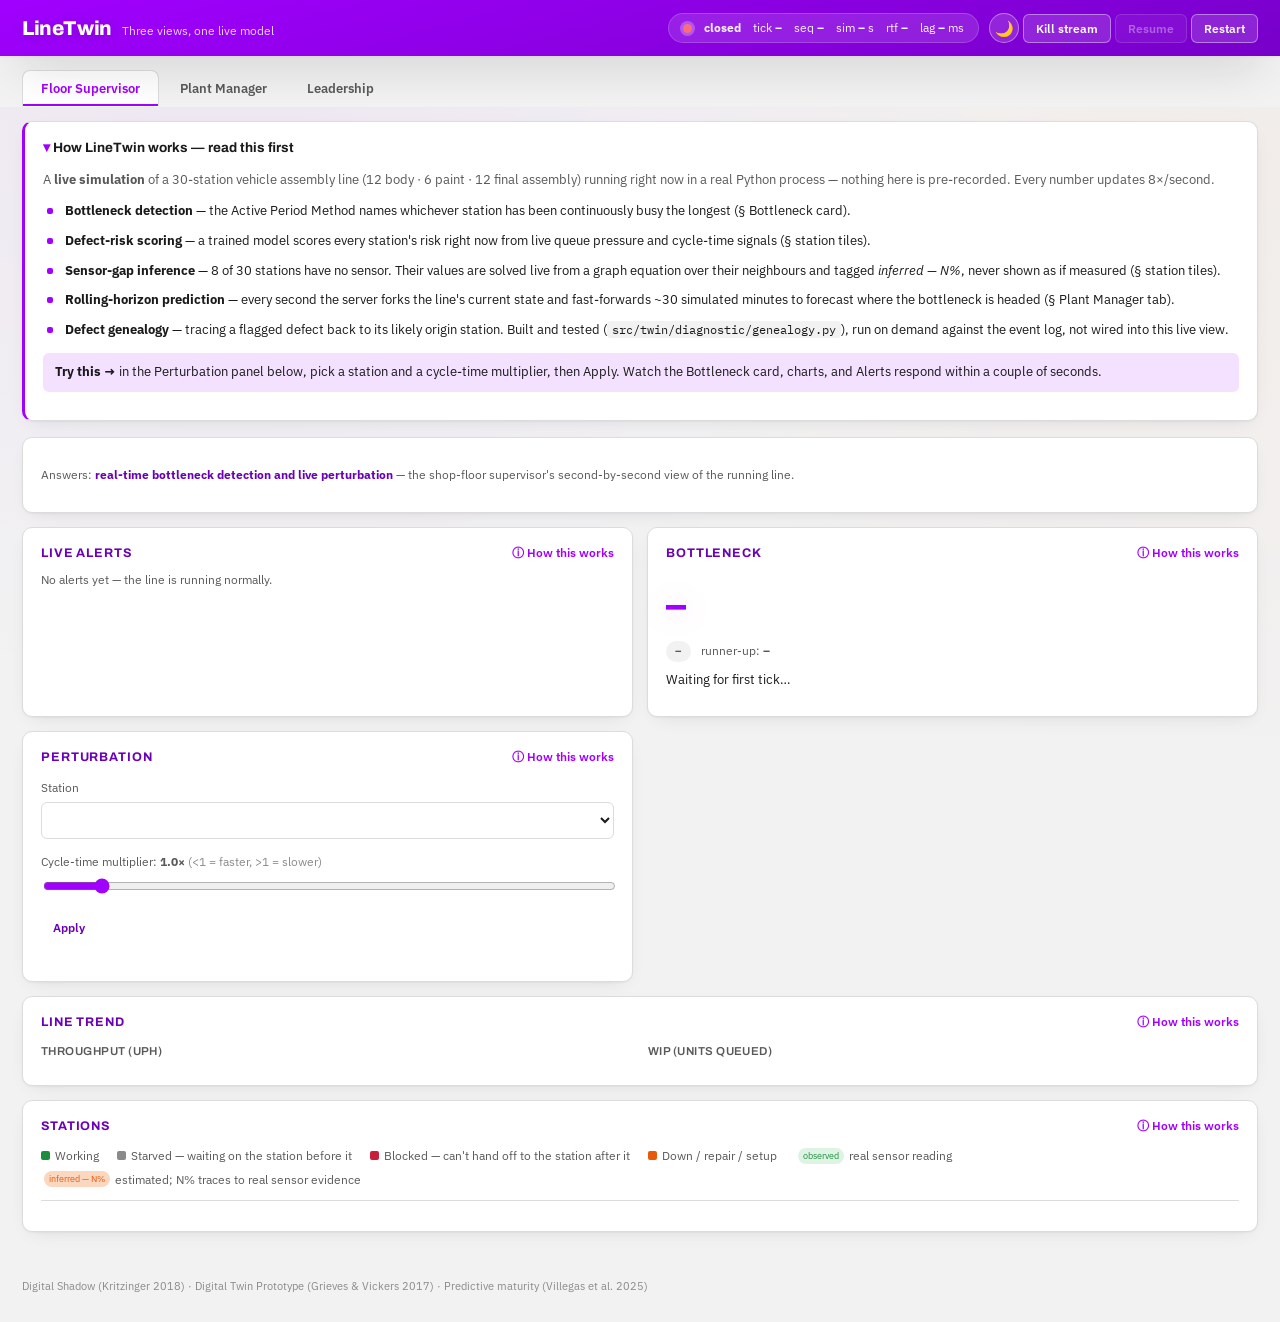
==== web/index.html @ 08407939 "Fix: BLOCKED was structurally unreachable on a live-demo timescale User asked why stations only ever" ====
<!doctype html>
<html lang="en">
<head>
  <meta charset="utf-8">
  <meta name="viewport" content="width=device-width, initial-scale=1">
  <title>LineTwin — Floor Supervisor</title>
  <script>
    // Runs before CSS paints, so the page never flashes the wrong theme.
    // No stored preference = follow the OS (styles.css handles that itself
    // via prefers-color-scheme); a stored preference overrides it.
    (function () {
      try {
        var saved = localStorage.getItem("linetwin-theme");
        if (saved === "light" || saved === "dark") {
          document.documentElement.setAttribute("data-theme", saved);
        }
      } catch (e) { /* localStorage unavailable -- fall back to OS theme */ }
    })();
  </script>
  <link rel="stylesheet" href="vendor/uplot/uPlot.min.css">
  <!-- v= is a cache-buster, bumped by hand on every edit to styles.css/app.js.
       StaticFiles has no build step / content-hashed filenames, so without
       this a browser's ordinary HTTP cache can keep serving a stale script
       after a deploy indefinitely -- confirmed during this redesign: a plain
       reload kept re-running old cached JS with no console error at all. -->
  <link rel="stylesheet" href="styles.css?v=4">
</head>
<body>

  <header class="topbar">
    <div class="brand">
      <span class="brand-mark">LineTwin</span>
      <span class="brand-sub">Three views, one live model</span>
    </div>
    <div id="vitals" class="vitals">
      <span class="vital-group">
        <span class="lamp" id="lamp" data-state="connecting" title="Connection to the live server. Green = streaming, orange = (re)connecting, red = disconnected."></span>
        <span class="vital"><b id="v-readystate">connecting…</b></span>
        <span class="vital" title="Tick number -- one simulated 'heartbeat' of the line. Increments 8 times per real second locally.">tick <b id="v-tick">–</b></span>
        <span class="vital" title="Sequence number of this update. Skips are normal -- only the newest frame is ever shown.">seq <b id="v-seq">–</b></span>
        <span class="vital" title="Simulated seconds elapsed inside the model since this run started (not wall-clock time).">sim <b id="v-simtime">–</b> s</span>
        <span class="vital" title="Real-time factor: how fast the simulation clock runs versus an actual clock. 1.0 = keeping pace with real time exactly.">rtf <b id="v-rtf">–</b></span>
        <span class="vital" title="How far behind schedule the server's tick loop currently is, in milliseconds. Should stay near 0.">lag <b id="v-lag">–</b> ms</span>
      </span>
      <button id="btn-theme" class="btn-icon" title="Switch between light and dark mode" aria-label="Toggle theme">🌙</button>
      <button id="btn-kill" class="btn btn-ghost" title="Close the live connection on purpose, to demonstrate the dashboard freezing without the server.">Kill stream</button>
      <button id="btn-resume" class="btn btn-ghost" disabled title="Reconnect after Kill stream.">Resume</button>
      <button id="btn-restart" class="btn btn-ghost" title="Restart the simulation from tick zero with a fresh run.">Restart</button>
    </div>
  </header>

  <nav class="persona-tabs">
    <button class="persona-tab is-active" id="tab-floor" data-view="view-floor">Floor Supervisor</button>
    <button class="persona-tab" id="tab-plant" data-view="view-plant">Plant Manager</button>
    <button class="persona-tab" id="tab-leadership" data-view="view-leadership">Leadership</button>
  </nav>

  <div class="intro-wrap">
    <details class="intro-panel" open>
      <summary>How LineTwin works — read this first</summary>
      <div class="intro-body">
        <p>
          A <b>live simulation</b> of a 30-station vehicle assembly line (12 body · 6 paint ·
          12 final assembly) running right now in a real Python process — nothing here is
          pre-recorded. Every number updates 8×/second.
        </p>
        <ul>
          <li><b>Bottleneck detection</b> — the Active Period Method names whichever station has
            been continuously busy the longest (§ Bottleneck card).</li>
          <li><b>Defect-risk scoring</b> — a trained model scores every station's risk right now from
            live queue pressure and cycle-time signals (§ station tiles).</li>
          <li><b>Sensor-gap inference</b> — 8 of 30 stations have no sensor. Their values are solved
            live from a graph equation over their neighbours and tagged <i>inferred — N%</i>, never
            shown as if measured (§ station tiles).</li>
          <li><b>Rolling-horizon prediction</b> — every second the server forks the line's current
            state and fast-forwards ~30 simulated minutes to forecast where the bottleneck is headed
            (§ Plant Manager tab).</li>
          <li><b>Defect genealogy</b> — tracing a flagged defect back to its likely origin station.
            Built and tested (<code>src/twin/diagnostic/genealogy.py</code>), run on demand against
            the event log, not wired into this live view.</li>
        </ul>
        <p class="intro-try">
          <b>Try this →</b> in the Perturbation panel below, pick a station and a cycle-time
          multiplier, then Apply. Watch the Bottleneck card, charts, and Alerts respond within a
          couple of seconds.
        </p>
      </div>
    </details>
  </div>

  <!-- One <main> landmark for the whole tabbed content region -- the three
       persona views below are toggled via `hidden`/CSS, not separate
       document landmarks, since exactly one is ever the "main content" at
       parse time regardless of which tab is active. -->
  <main>

  <div class="layout persona-view" id="view-floor">

    <section class="panel view-requirement">
      <p>Answers: <b>real-time bottleneck detection and live perturbation</b> — the shop-floor
        supervisor's second-by-second view of the running line.</p>
    </section>

    <section class="panel alerts-panel">
      <div class="panel-head">
        <h2>Live alerts</h2>
        <details class="how-it-works">
          <summary>How this works</summary>
          <ul>
            <li>Computed client-side from the same stream every panel reads — nothing extra runs
              server-side.</li>
            <li>Every alert says <i>why</i> and <i>how confident</i>, never a bare red flag —
              false alarms erode trust.</li>
            <li><b>Bottleneck shift</b> — the live verdict changed station. Tagged <i>provisional</i>
              or <i>established</i>.</li>
            <li><b>Risk flag</b> — a station's risk score crossed the model's own tuned threshold.
              Fires once per rising edge, not every tick.</li>
            <li><b>Sustained disruption</b> — BLOCKED or STARVED for many ticks in a row — a real
              ongoing effect, not a blip.</li>
          </ul>
        </details>
      </div>
      <div id="alerts-list" class="alert-list">
        <p class="panel-sub">No alerts yet — the line is running normally.</p>
      </div>
    </section>

    <section class="panel bottleneck-panel">
      <div class="panel-head">
        <h2>Bottleneck</h2>
        <details class="how-it-works">
          <summary>How this works</summary>
          <ul>
            <li><b>Active Period Method</b> — every station tracks how long it's been continuously
              "active" (working, or stopped for a reason that isn't its own fault). The longest
              current active streak is the bottleneck.</li>
            <li>Benchmarked against 5 alternatives across <b>three distinct engineered-bottleneck
              scenarios</b>, not just this one — active-period methods generalize best overall
              (90% top-1 across all three), which is why this family is deployed, even though on
              any single scenario a different comparison method can occasionally edge it out
              (<code>docs/phases/detector_comparison_multiscenario.csv</code>, re-measured after
              every change to the simulation's own parameters). The live rule is a momentary variant
              of that same family, not a byte-for-byte replay of the offline benchmark.</li>
            <li><b>Confidence</b> — <i>provisional</i>: the gap over the runner-up isn't yet
              statistically clear. <i>established</i>: it is. Shown as a caveat, never used to
              suppress or delay detection.</li>
          </ul>
        </details>
      </div>
      <div id="bottleneck-card" class="bottleneck-card">
        <div class="bn-station" id="bn-station">–</div>
        <div class="bn-meta">
          <span class="pill" id="bn-confidence">–</span>
          <span class="bn-runnerup">runner-up: <b id="bn-runnerup">–</b></span>
        </div>
        <p class="bn-explanation" id="bn-explanation">Waiting for first tick…</p>
        <div class="bn-mode" id="bn-mode"></div>
      </div>
    </section>

    <section class="panel control-panel">
      <div class="panel-head">
        <h2>Perturbation</h2>
        <details class="how-it-works">
          <summary>How this works</summary>
          <ul>
            <li>The one control that actually changes the live simulation — multiplies one
              station's cycle time going forward.</li>
            <li>A part already mid-cycle finishes at its original speed — a real machine wouldn't
              jump speed mid-part either.</li>
            <li>Everything else on this page is read-only, watching the effect ripple through.</li>
          </ul>
        </details>
      </div>
      <div class="control-row">
        <label for="ctl-station">Station</label>
        <select id="ctl-station"></select>
      </div>
      <div class="control-row">
        <label for="ctl-mult">Cycle-time multiplier: <b id="ctl-mult-val">1.0×</b>
          <span class="mult-hint">(&lt;1 = faster, &gt;1 = slower)</span></label>
        <input type="range" id="ctl-mult" min="0.1" max="10" step="0.1" value="1.0">
      </div>
      <button id="ctl-apply" class="btn btn-primary">Apply</button>
      <p class="control-ack" id="ctl-ack"></p>
      <div id="ctl-narration" class="narration" hidden></div>
    </section>

    <section class="panel charts-panel">
      <div class="panel-head">
        <h2>Line trend</h2>
        <details class="how-it-works">
          <summary>How this works</summary>
          <ul>
            <li><b>Throughput (UPH)</b> — units/hour the whole line is completing, averaged across
              all 30 stations. One slow station drags this down even if the other 29 are fine.</li>
            <li><b>WIP</b> — units sitting in buffers between stations, summed line-wide. Rising WIP
              is the earliest visible sign of a new bottleneck.</li>
          </ul>
        </details>
      </div>
      <div class="chart-row">
        <div class="chart-box">
          <h3>Throughput (UPH)</h3>
          <div id="chart-throughput"></div>
        </div>
        <div class="chart-box">
          <h3>WIP (units queued)</h3>
          <div id="chart-wip"></div>
        </div>
      </div>
    </section>

    <section class="panel stations-panel">
      <div class="panel-head">
        <h2>Stations</h2>
        <details class="how-it-works">
          <summary>How this works</summary>
          <ul>
            <li>All 30 stations, grouped by zone.</li>
            <li><b>queue</b> — units waiting / buffer capacity.</li>
            <li><b>cycle</b> — the last completed unit's time at that station, tagged with where the
              number came from (legend below).</li>
          </ul>
        </details>
      </div>
      <div class="station-legend">
        <span class="legend-item"><span class="legend-swatch" data-state="working"></span>Working</span>
        <span class="legend-item"><span class="legend-swatch" data-state="starved"></span>Starved — waiting on the station before it</span>
        <span class="legend-item"><span class="legend-swatch" data-state="blocked"></span>Blocked — can't hand off to the station after it</span>
        <span class="legend-item"><span class="legend-swatch" data-state="down"></span>Down / repair / setup</span>
        <span class="legend-item"><span class="confidence-pill" data-source="observed">observed</span>real sensor reading</span>
        <span class="legend-item"><span class="confidence-pill" data-source="inferred">inferred — N%</span>estimated; N% traces to real sensor evidence</span>
      </div>
      <div id="zones"></div>
    </section>

  </div>

  <div class="layout persona-view" id="view-plant" hidden>

    <section class="panel view-requirement">
      <p>Answers: <b>three personas need different views over one model</b> — a plant manager
        watches trends and shifts across a shift, not a single tick.</p>
    </section>

    <section class="panel">
      <h2>Bottleneck frequency this session</h2>
      <p class="panel-sub">Share of observed ticks each station has been named the live bottleneck — a rolling tally, not a single snapshot.</p>
      <div id="pm-frequency" class="freq-list"></div>
    </section>

    <section class="panel">
      <div class="panel-head">
        <h2>Predicted downtime</h2>
        <details class="how-it-works">
          <summary>How this works</summary>
          <ul>
            <li>Once a second, the server copies the line's current state (busy/blocked/starved,
              queue levels, any perturbation applied).</li>
            <li>Fast-forwards that copy ~30 simulated minutes on an independent random sequence — a
              "what happens if this keeps going" projection, not a claim of replaying the real
              future.</li>
            <li>Re-diagnosed the same way the live bottleneck is.</li>
          </ul>
        </details>
      </div>
      <p class="panel-sub">Distinct from the current bottleneck above — when they disagree, a shift may be coming.</p>
      <div class="bottleneck-card" id="pm-predicted-card">
        <div class="bn-station" id="pm-predicted-station">–</div>
        <p class="bn-explanation" id="pm-predicted-explanation">Waiting for the first forecast…</p>
        <p class="pm-shift-note" id="pm-shift-note"></p>
      </div>
    </section>

    <section class="panel charts-panel">
      <h2>Shift-length trend</h2>
      <div class="chart-row">
        <div class="chart-box">
          <h3>Throughput (UPH), longer window</h3>
          <div id="pm-chart-throughput"></div>
        </div>
        <div class="chart-box">
          <h3>WIP, longer window</h3>
          <div id="pm-chart-wip"></div>
        </div>
      </div>
    </section>

    <section class="panel stations-panel">
      <h2>Shifting-bottleneck timeline</h2>
      <p class="panel-sub">Every time the live bottleneck verdict changes station, logged with the tick it changed at.</p>
      <div id="pm-timeline" class="timeline"></div>
    </section>

  </div>

  <div class="layout persona-view" id="view-leadership" hidden>

    <section class="panel view-requirement">
      <p>Answers: <b>the business case</b> — instrumentation cost against risk exposure, stated as an
        estimate from named assumptions, never as an audited saving.</p>
    </section>

    <section class="panel">
      <h2>Risk exposure (estimate)</h2>
      <div class="formula-box">
        <span class="fq">units_at_risk &nbsp;=&nbsp; mean(defect_risk) &times; qc_lag_units</span>
        <span class="fq">dollars_at_stake &nbsp;=&nbsp; units_at_risk &times; rework_cost_delta</span>
      </div>
      <p class="panel-sub">
        <code>src/twin/economics.py</code> — every constant stamped <i>synthetic — uncalibrated</i>.
        A projection from stated assumptions, not a measured saving.
      </p>
      <div class="roi-grid">
        <div class="roi-cell">
          <span class="k">Mean defect risk (live)</span>
          <span class="v" id="ld-mean-risk">–</span>
        </div>
        <div class="roi-cell">
          <span class="k">QC lag <span class="src">(config)</span></span>
          <span class="v" id="ld-qc-lag">–</span>
        </div>
        <div class="roi-cell">
          <span class="k">Units at risk (est.)</span>
          <span class="v" id="ld-units-at-risk">–</span>
        </div>
        <div class="roi-cell">
          <span class="k">Rework cost avoided (est.)</span>
          <span class="v" id="ld-dollars">–</span>
        </div>
      </div>
    </section>

    <section class="panel">
      <h2>Instrumentation — required vs. recommended</h2>
      <p class="panel-sub">Phase 9's greedy placement (1−1/e guarantee, Krause/Singh/Guestrin 2008): which dark stations would most improve coverage next.</p>
      <div class="roi-grid">
        <div class="roi-cell">
          <span class="k">Stations, total</span>
          <span class="v" id="ld-station-count">–</span>
        </div>
        <div class="roi-cell">
          <span class="k">Instrumented</span>
          <span class="v" id="ld-instrumented-count">–</span>
        </div>
        <div class="roi-cell">
          <span class="k">Dark (uninstrumented)</span>
          <span class="v" id="ld-dark-count">–</span>
        </div>
      </div>
      <div class="control-row" style="margin-top:12px">
        <label for="ld-budget">Sensors to add next</label>
        <input type="range" id="ld-budget" min="1" max="8" step="1" value="3">
        <span id="ld-budget-val">3</span>
      </div>
      <div id="ld-recommend" class="freq-list"></div>
    </section>

  </div>

  </main>

  <footer class="footer">
    <span>Digital Shadow (Kritzinger 2018) · Digital Twin Prototype (Grieves &amp; Vickers 2017) · Predictive maturity (Villegas et al. 2025)</span>
    <span id="run-meta-footer"></span>
  </footer>

  <script src="vendor/uplot/uPlot.iife.min.js"></script>
  <script src="app.js?v=3"></script>
</body>
</html>
---- web/vendor/uplot/uPlot.min.css ----
.uplot, .uplot *, .uplot *::before, .uplot *::after {box-sizing: border-box;}.uplot {font-family: system-ui, -apple-system, "Segoe UI", Roboto, "Helvetica Neue", Arial, "Noto Sans", sans-serif, "Apple Color Emoji", "Segoe UI Emoji", "Segoe UI Symbol", "Noto Color Emoji";line-height: 1.5;width: min-content;}.u-title {text-align: center;font-size: 18px;font-weight: bold;}.u-wrap {position: relative;user-select: none;}.u-over, .u-under {position: absolute;}.u-under {overflow: hidden;}.uplot canvas {display: block;position: relative;width: 100%;height: 100%;}.u-axis {position: absolute;}.u-legend {font-size: 14px;margin: auto;text-align: center;}.u-inline {display: block;}.u-inline * {display: inline-block;}.u-inline tr {margin-right: 16px;}.u-legend th {font-weight: 600;}.u-legend th > * {vertical-align: middle;display: inline-block;}.u-legend .u-marker {width: 1em;height: 1em;margin-right: 4px;background-clip: padding-box !important;}.u-inline.u-live th::after {content: ":";vertical-align: middle;}.u-inline:not(.u-live) .u-value {display: none;}.u-series > * {padding: 4px;}.u-series th {cursor: pointer;}.u-legend .u-off > * {opacity: 0.3;}.u-select {background: rgba(0,0,0,0.07);position: absolute;pointer-events: none;}.u-cursor-x, .u-cursor-y {position: absolute;left: 0;top: 0;pointer-events: none;will-change: transform;}.u-hz .u-cursor-x, .u-vt .u-cursor-y {height: 100%;border-right: 1px dashed #607D8B;}.u-hz .u-cursor-y, .u-vt .u-cursor-x {width: 100%;border-bottom: 1px dashed #607D8B;}.u-cursor-pt {position: absolute;top: 0;left: 0;border-radius: 50%;border: 0 solid;pointer-events: none;will-change: transform;/*this has to be !important since we set inline "background" shorthand */background-clip: padding-box !important;}.u-axis.u-off, .u-select.u-off, .u-cursor-x.u-off, .u-cursor-y.u-off, .u-cursor-pt.u-off {display: none;}
---- web/styles.css ----
/* LineTwin dashboard.
   Light mode = the exact Accenture tokens committed in docs/DECISIONS.md
   (#A100FF / #6A00B8 / #F2F2F2 / #E8590C+#FBD7BF / #C81E3A+#F6C6CE / #1E8E3E /
   #1A1A1A / #595959) — unchanged. Dark mode derives from the same hue
   families rather than swapping to a different palette. */

@import url("https://fonts.googleapis.com/css2?family=Archivo:wght@600;700;800&family=IBM+Plex+Sans:wght@400;500;600;700&family=IBM+Plex+Mono:wght@400;500;600&display=swap");

:root {
  --purple:      #A100FF;
  --purple-dark: #6A00B8;
  --purple-soft: #F3E1FF;
  --purple-line: #E1BFFA;
  --gray-bg:     #F2F2F2;
  --orange:      #E8590C;
  --orange-bg:   #FBD7BF;
  --red:         #C81E3A;
  --red-bg:      #F6C6CE;
  --green:       #1E8E3E;
  --green-bg:    #DFF3E4;
  --ink:         #1A1A1A;
  --ink-soft:    #595959;
  --ink-faint:   #8A8A8A;
  --surface:     #FFFFFF;
  --surface-alt: #FAFAFA;
  --line:        #DCDCDC;
  --line-strong: #C4C4C4;
  --shadow:      0 1px 2px rgba(26,20,32,.04), 0 6px 20px -10px rgba(26,20,32,.14);
  --shadow-lg:   0 1px 2px rgba(26,20,32,.05), 0 22px 48px -20px rgba(26,20,32,.30);
  --glow:        0 0 0 3px rgba(161,0,255,.10);
  --wash:        radial-gradient(circle at 18% -8%, rgba(161,0,255,.055) 0%, transparent 55%),
                  radial-gradient(circle at 100% 18%, rgba(232,89,12,.035) 0%, transparent 45%);

  --font-display: Archivo, "IBM Plex Sans", -apple-system, "Segoe UI", sans-serif;
  --font-body:    "IBM Plex Sans", -apple-system, "Segoe UI", Roboto, Helvetica, sans-serif;
  --font-mono:    "IBM Plex Mono", ui-monospace, SFMono-Regular, Menlo, monospace;
}

@media (prefers-color-scheme: dark) {
  :root:not([data-theme="light"]) {
    --purple:      #C378FF;
    --purple-dark: #A34DF0;
    --purple-soft: #2C1A3E;
    --purple-line: #4A2E63;
    --gray-bg:     #211D26;
    --orange:      #F0904B;
    --orange-bg:   #3B2415;
    --red:         #F17086;
    --red-bg:      #3A1620;
    --green:       #5FC983;
    --green-bg:    #163420;
    --ink:         #EFEDF2;
    --ink-soft:    #B4AFBC;
    --ink-faint:   #837E8C;
    --surface:     #1B1720;
    --surface-alt: #221D28;
    --line:        #33303B;
    --line-strong: #454050;
    --shadow:      0 1px 2px rgba(0,0,0,.35), 0 6px 20px -10px rgba(0,0,0,.6);
    --shadow-lg:   0 1px 2px rgba(0,0,0,.4), 0 24px 52px -20px rgba(0,0,0,.75);
    --glow:        0 0 0 3px rgba(195,120,255,.16);
    --wash:        radial-gradient(circle at 18% -8%, rgba(195,120,255,.10) 0%, transparent 55%),
                    radial-gradient(circle at 100% 18%, rgba(240,144,75,.06) 0%, transparent 45%);
  }
}

:root[data-theme="dark"] {
  --purple:      #C378FF;
  --purple-dark: #A34DF0;
  --purple-soft: #2C1A3E;
  --purple-line: #4A2E63;
  --gray-bg:     #211D26;
  --orange:      #F0904B;
  --orange-bg:   #3B2415;
  --red:         #F17086;
  --red-bg:      #3A1620;
  --green:       #5FC983;
  --green-bg:    #163420;
  --ink:         #EFEDF2;
  --ink-soft:    #B4AFBC;
  --ink-faint:   #837E8C;
  --surface:     #1B1720;
  --surface-alt: #221D28;
  --line:        #33303B;
  --line-strong: #454050;
  --shadow:      0 1px 2px rgba(0,0,0,.35), 0 6px 20px -10px rgba(0,0,0,.6);
  --shadow-lg:   0 1px 2px rgba(0,0,0,.4), 0 24px 52px -20px rgba(0,0,0,.75);
  --glow:        0 0 0 3px rgba(195,120,255,.16);
  --wash:        radial-gradient(circle at 18% -8%, rgba(195,120,255,.10) 0%, transparent 55%),
                  radial-gradient(circle at 100% 18%, rgba(240,144,75,.06) 0%, transparent 45%);
}

* { box-sizing: border-box; }

html { color-scheme: light dark; }
html[data-theme="light"] { color-scheme: light; }
html[data-theme="dark"]  { color-scheme: dark; }

body {
  margin: 0;
  background: var(--wash), var(--gray-bg);
  background-attachment: fixed;
  color: var(--ink);
  font-family: var(--font-body);
  font-size: 14px;
  line-height: 1.5;
  -webkit-font-smoothing: antialiased;
}

h1, h2, h3 { font-family: var(--font-display); margin: 0; }

h2 {
  font-size: 12.5px;
  text-transform: uppercase;
  letter-spacing: .07em;
  color: var(--purple-dark);
  font-weight: 700;
}

h3 {
  font-size: 11.5px;
  text-transform: uppercase;
  letter-spacing: .04em;
  color: var(--ink-soft);
  font-weight: 600;
  margin-bottom: 8px;
}

code {
  font-family: var(--font-mono);
  font-size: .93em;
}

/* ---------- topbar ---------- */

.topbar {
  background: linear-gradient(165deg, var(--purple) 0%, var(--purple-dark) 130%);
  color: #fff;
  display: flex;
  align-items: center;
  justify-content: space-between;
  padding: 13px 22px;
  flex-wrap: wrap;
  gap: 10px;
  position: sticky;
  top: 0;
  z-index: 20;
  box-shadow: var(--shadow-lg);
}

.brand { display: flex; align-items: baseline; gap: 10px; }
.brand-mark {
  font-family: var(--font-display);
  font-weight: 800;
  font-size: 20px;
  letter-spacing: -.02em;
  text-shadow: 0 1px 12px rgba(0,0,0,.18);
}
.brand-sub { font-size: 12px; opacity: .82; }

.vitals {
  display: flex;
  align-items: center;
  gap: 4px;
  flex-wrap: wrap;
}

.vital-group {
  display: flex;
  align-items: center;
  gap: 12px;
  background: rgba(255,255,255,.12);
  border: 1px solid rgba(255,255,255,.18);
  border-radius: 999px;
  padding: 5px 14px;
  font-variant-numeric: tabular-nums;
  margin-right: 6px;
  backdrop-filter: blur(6px);
  -webkit-backdrop-filter: blur(6px);
}
.vital { font-size: 11.5px; opacity: .95; white-space: nowrap; }
.vital b { font-weight: 700; }

.lamp {
  width: 9px; height: 9px; border-radius: 50%;
  background: var(--ink-faint);
  display: inline-block;
  box-shadow: 0 0 0 3px rgba(255,255,255,.25);
}
.lamp[data-state="open"] {
  background: #4CD37A;
  animation: lampPulse 2s ease-out infinite;
}
.lamp[data-state="connecting"] { background: #FFB258; }
.lamp[data-state="closed"]     { background: #FF6B7D; }

/* A real, honest tell: this only animates while data-state="open" is
   actually true (app.js sets it from EventSource.readyState) -- it never
   pulses to fake liveness the stream doesn't have. */
@keyframes lampPulse {
  0%   { box-shadow: 0 0 0 3px rgba(255,255,255,.25), 0 0 0 0 rgba(76,211,122,.55); }
  70%  { box-shadow: 0 0 0 3px rgba(255,255,255,.25), 0 0 0 7px rgba(76,211,122,0); }
  100% { box-shadow: 0 0 0 3px rgba(255,255,255,.25), 0 0 0 0 rgba(76,211,122,0); }
}
@media (prefers-reduced-motion: reduce) {
  .lamp[data-state="open"] { animation: none; }
}

.btn {
  font-family: var(--font-body);
  font-size: 12px;
  font-weight: 600;
  border-radius: 6px;
  padding: 6px 12px;
  cursor: pointer;
  border: none;
  transition: background .16s cubic-bezier(.4,0,.2,1), transform .16s cubic-bezier(.4,0,.2,1);
}
.btn-ghost {
  background: rgba(255,255,255,.14);
  color: #fff;
  border: 1px solid rgba(255,255,255,.4);
}
.btn-ghost:hover:not(:disabled) { background: rgba(255,255,255,.26); transform: translateY(-1px); }
.btn-ghost:active:not(:disabled) { transform: translateY(0); }
.btn-ghost:disabled { opacity: .38; cursor: not-allowed; }
.btn-primary { background: #fff; color: var(--purple-dark); }
.btn-primary:hover { background: #F1E4FF; transform: translateY(-1px); }

.btn-icon {
  width: 30px; height: 30px;
  display: inline-flex; align-items: center; justify-content: center;
  border-radius: 999px;
  background: rgba(255,255,255,.14);
  border: 1px solid rgba(255,255,255,.4);
  color: #fff;
  cursor: pointer;
  font-size: 15px;
  line-height: 1;
  padding: 0;
}
.btn-icon:hover { background: rgba(255,255,255,.26); }

/* ---------- persona tabs ---------- */

.persona-tabs {
  display: flex;
  gap: 2px;
  padding: 14px 22px 0;
  max-width: 1440px;
  margin: 0 auto;
  position: sticky;
  top: 54px;
  z-index: 15;
  background: var(--gray-bg);
}
.persona-tab {
  font-family: var(--font-body);
  font-size: 13px;
  font-weight: 600;
  padding: 9px 18px;
  border: 1px solid transparent;
  border-radius: 8px 8px 0 0;
  background: transparent;
  color: var(--ink-soft);
  cursor: pointer;
  transition: color .16s cubic-bezier(.4,0,.2,1), background .16s cubic-bezier(.4,0,.2,1),
              box-shadow .16s cubic-bezier(.4,0,.2,1);
}
.persona-tab.is-active {
  color: var(--purple);
  background: var(--surface);
  border-color: var(--line);
  border-bottom-color: var(--surface);
  box-shadow: 0 -2px 0 var(--purple) inset;
}
.persona-tab:not(.is-active):hover { color: var(--ink); background: rgba(0,0,0,.03); }

.view-requirement {
  grid-column: 1 / -1;
  background: var(--purple-soft);
  border: 1px dashed var(--purple-line);
  font-size: 12px;
  color: var(--ink-soft);
  padding: 10px 16px;
  border-radius: 8px;
}
.view-requirement b { color: var(--purple-dark); }

.panel-sub { font-size: 12px; color: var(--ink-soft); margin: -4px 0 10px; }

/* ---------- top-of-page explainer ---------- */

.intro-wrap { max-width: 1440px; margin: 0 auto; padding: 14px 22px 0; }

.intro-panel {
  background: var(--surface);
  border: 1px solid var(--line);
  border-left: 3px solid var(--purple);
  border-radius: 10px;
  padding: 4px 18px;
  box-shadow: var(--shadow);
}
.intro-panel summary {
  cursor: pointer;
  font-weight: 700;
  font-family: var(--font-display);
  color: var(--ink);
  font-size: 13.5px;
  list-style: none;
  padding: 12px 0;
}
.intro-panel summary::-webkit-details-marker { display: none; }
.intro-panel summary::before { content: "▸ "; color: var(--purple); }
.intro-panel[open] summary::before { content: "▾ "; }
.intro-body { font-size: 13px; line-height: 1.6; padding-bottom: 14px; }
.intro-body p { margin: 0 0 10px; color: var(--ink-soft); }
.intro-body ul { margin: 0 0 4px; padding-left: 0; list-style: none; display: flex; flex-direction: column; gap: 9px; }
.intro-body li { padding-left: 22px; position: relative; }
.intro-body li::before {
  content: "";
  position: absolute; left: 4px; top: 7px;
  width: 6px; height: 6px; border-radius: 2px;
  background: var(--purple);
}
.intro-body code { background: var(--gray-bg); padding: 1px 5px; border-radius: 4px; }
.intro-try {
  margin-top: 12px !important;
  padding: 9px 12px;
  background: var(--purple-soft);
  border-radius: 6px;
  color: var(--ink) !important;
}

/* ---------- formulas ---------- */

.formula-box {
  font-family: var(--font-mono);
  font-size: 12.5px;
  line-height: 1.9;
  background: var(--surface-alt);
  border: 1px solid var(--line);
  border-left: 3px solid var(--purple);
  border-radius: 8px;
  padding: 10px 14px;
  margin: 8px 0;
  color: var(--ink);
  overflow-x: auto;
}
.formula-box .fq { display: block; white-space: nowrap; }
.formula-box .fq + .fq { margin-top: 2px; }

/* ---------- per-panel "how this works" ---------- */

.panel-head {
  display: flex;
  align-items: baseline;
  justify-content: space-between;
  gap: 10px;
  margin-bottom: 12px;
}

.how-it-works { font-size: 11.5px; }
.how-it-works summary {
  cursor: pointer;
  color: var(--purple);
  font-weight: 600;
  list-style: none;
  white-space: nowrap;
}
.how-it-works summary::-webkit-details-marker { display: none; }
.how-it-works summary::before { content: "ⓘ "; }
.how-it-works p {
  font-size: 12px;
  color: var(--ink-soft);
  font-weight: 400;
  line-height: 1.55;
  margin: 8px 0;
  max-width: 480px;
}
.how-it-works ul {
  font-size: 12px;
  color: var(--ink-soft);
  font-weight: 400;
  line-height: 1.5;
  margin: 8px 0;
  max-width: 480px;
  padding-left: 0;
  list-style: none;
  display: flex;
  flex-direction: column;
  gap: 7px;
}
.how-it-works li { padding-left: 16px; position: relative; }
.how-it-works li::before {
  content: "–"; position: absolute; left: 0; color: var(--purple);
}
.how-it-works b { color: var(--ink); }
.how-it-works i { color: var(--ink); font-style: normal; background: var(--purple-soft); padding: 0 4px; border-radius: 3px; }

/* ---------- layout ---------- */

.layout {
  display: grid;
  grid-template-columns: 1fr 1fr;
  gap: 14px;
  padding: 16px 22px 32px;
  max-width: 1440px;
  margin: 0 auto;
}
.layout[hidden] { display: none; }

.panel {
  background: var(--surface);
  border: 1px solid var(--line);
  border-radius: 10px;
  padding: 16px 18px;
  box-shadow: var(--shadow);
  transition: box-shadow .18s cubic-bezier(.4,0,.2,1);
}
.panel:hover { box-shadow: var(--shadow-lg); }

.stations-panel, .charts-panel { grid-column: 1 / -1; }

/* ---------- bottleneck ---------- */

.bn-station {
  font-family: var(--font-display);
  font-size: clamp(30px, 3.4vw, 40px);
  font-weight: 800;
  color: var(--purple);
  letter-spacing: -.02em;
  text-shadow: 0 2px 28px var(--purple-line);
}
.bn-meta { display: flex; align-items: center; gap: 10px; margin: 6px 0 8px; }
.bn-runnerup { font-size: 12px; color: var(--ink-soft); }

.pill {
  font-size: 10.5px;
  font-weight: 700;
  text-transform: uppercase;
  letter-spacing: .05em;
  padding: 3px 9px;
  border-radius: 999px;
  background: var(--gray-bg);
  color: var(--ink-soft);
}
.pill[data-level="established"] { background: var(--green-bg); color: var(--green); }
.pill[data-level="provisional"] { background: var(--orange-bg); color: var(--orange); }
.pill[data-level="none"] { background: var(--gray-bg); color: var(--ink-soft); }

.bn-explanation { font-size: 13px; color: var(--ink); margin: 4px 0 10px; }
.bn-mode { display: flex; gap: 6px; flex-wrap: wrap; }
.bn-mode span {
  font-size: 11px;
  padding: 3px 8px;
  border-radius: 999px;
  background: var(--gray-bg);
  color: var(--ink-soft);
}

/* ---------- control ---------- */

.control-row { margin-bottom: 14px; }
.control-row label { display: block; font-size: 12px; color: var(--ink-soft); margin-bottom: 5px; }
.mult-hint { font-weight: 400; color: var(--ink-faint); }
select, input[type=range] { width: 100%; }
select {
  padding: 8px 10px;
  border: 1px solid var(--line);
  border-radius: 6px;
  font-size: 13px;
  background: var(--surface);
  color: var(--ink);
  font-family: var(--font-body);
}
input[type=range] { accent-color: var(--purple); }
.control-ack { font-size: 12px; color: var(--ink-soft); min-height: 16px; margin: 8px 0 0; }
.control-ack[data-status="ok"] { color: var(--green); }
.control-ack[data-status="err"] { color: var(--red); }

.narration {
  font-size: 12.5px;
  line-height: 1.5;
  color: var(--ink);
  background: var(--surface-alt);
  border-left: 3px solid var(--purple);
  border-radius: 0 6px 6px 0;
  padding: 9px 12px;
  margin-top: 10px;
}
.narration .n-label {
  display: block;
  font-size: 10.5px;
  font-weight: 700;
  text-transform: uppercase;
  letter-spacing: .05em;
  color: var(--purple-dark);
  margin-bottom: 3px;
}
.narration + .narration { margin-top: 6px; border-left-color: var(--green); }
.narration.n-outcome .n-label { color: var(--green); }

/* ---------- alerts ---------- */

.alert-list { display: flex; flex-direction: column; gap: 7px; max-height: 260px; overflow-y: auto; }
.alert-row {
  display: flex;
  gap: 10px;
  align-items: flex-start;
  padding: 9px 11px;
  border-radius: 6px;
  background: var(--surface-alt);
  border-left: 3px solid var(--ink-faint);
  font-size: 12.5px;
}
.alert-row[data-severity="critical"] { border-left-color: var(--red); background: var(--red-bg); }
.alert-row[data-severity="warning"] { border-left-color: var(--orange); background: var(--orange-bg); }
.alert-row[data-severity="info"] { border-left-color: var(--ink-faint); }
.alert-tick {
  font-family: var(--font-mono);
  font-variant-numeric: tabular-nums;
  color: var(--ink-soft);
  font-size: 11px;
  flex-shrink: 0;
  width: 62px;
}
.alert-body { flex: 1; }
.alert-title { font-weight: 700; color: var(--ink); }
.alert-title .pill { margin-left: 6px; vertical-align: middle; }
.alert-detail { color: var(--ink-soft); margin-top: 2px; }

/* ---------- station legend ---------- */

.station-legend {
  display: flex;
  flex-wrap: wrap;
  gap: 6px 18px;
  font-size: 11.5px;
  color: var(--ink-soft);
  margin-bottom: 14px;
  padding-bottom: 12px;
  border-bottom: 1px solid var(--line);
}
.legend-item { display: flex; align-items: center; gap: 5px; }
.legend-swatch {
  display: inline-block;
  width: 9px; height: 9px;
  border-radius: 2px;
  background: var(--gray-bg);
}
.legend-swatch[data-state="working"] { background: var(--green); }
.legend-swatch[data-state="starved"] { background: var(--ink-faint); }
.legend-swatch[data-state="blocked"] { background: var(--red); }
.legend-swatch[data-state="down"] { background: var(--orange); }

/* ---------- charts ---------- */

.chart-row { display: flex; gap: 16px; flex-wrap: wrap; }
.chart-box { flex: 1 1 320px; min-width: 280px; }

/* ---------- station grid ---------- */

.zone-block { margin-bottom: 18px; }
.zone-title {
  font-size: 11.5px;
  font-weight: 700;
  color: var(--ink-soft);
  text-transform: uppercase;
  letter-spacing: .06em;
  margin-bottom: 7px;
}

.station-grid {
  display: grid;
  grid-template-columns: repeat(auto-fill, minmax(112px, 1fr));
  gap: 7px;
}

.station-card {
  border: 1px solid var(--line);
  border-radius: 6px;
  padding: 7px 9px;
  font-size: 11px;
  background: var(--surface-alt);
  position: relative;
  transition: transform .14s cubic-bezier(.4,0,.2,1), box-shadow .14s cubic-bezier(.4,0,.2,1);
}
.station-card:hover { transform: translateY(-1px); box-shadow: var(--shadow); }

.station-card[data-state="working"] { border-left: 4px solid var(--green); }
.station-card[data-state="starved"] { border-left: 4px solid var(--ink-faint); }
.station-card[data-state="blocked"] { border-left: 4px solid var(--red); background: var(--red-bg); }
.station-card[data-state="down"],
.station-card[data-state="repair"],
.station-card[data-state="setup"] { border-left: 4px solid var(--orange); background: var(--orange-bg); }
.station-card[data-state="idle"] { border-left: 4px solid var(--line); }

.station-card.is-bottleneck {
  outline: 2px solid var(--purple);
  outline-offset: -1px;
}

.st-id { font-family: var(--font-mono); font-weight: 700; font-size: 12px; }
.st-state { color: var(--ink-soft); text-transform: capitalize; }
.st-metric { display: flex; justify-content: space-between; margin-top: 3px; font-variant-numeric: tabular-nums; }

.confidence-pill {
  font-size: 9px;
  padding: 1px 5px;
  border-radius: 999px;
  margin-left: 3px;
}
.confidence-pill[data-source="observed"] { background: var(--green-bg); color: var(--green); }
.confidence-pill[data-source="inferred"] { background: var(--orange-bg); color: var(--orange); }
.confidence-pill[data-source="missing"] { background: var(--line); color: var(--ink-soft); font-style: italic; }

/* ---------- footer ---------- */

.footer {
  padding: 14px 22px 28px;
  font-size: 11px;
  color: var(--ink-faint);
  display: flex;
  justify-content: space-between;
  flex-wrap: wrap;
  gap: 6px;
  max-width: 1440px;
  margin: 0 auto;
}

/* ---------- plant-manager view ---------- */

.freq-list { display: flex; flex-direction: column; gap: 7px; }
.freq-row { display: flex; align-items: center; gap: 8px; font-size: 12px; }
.freq-row .freq-id { font-family: var(--font-mono); width: 34px; font-weight: 700; flex-shrink: 0; }
.freq-row .freq-bar-track { flex: 1; background: var(--gray-bg); border-radius: 999px; height: 9px; overflow: hidden; }
.freq-row .freq-bar-fill { background: var(--purple); height: 100%; border-radius: 999px; }
.freq-row .freq-pct { width: 42px; text-align: right; color: var(--ink-soft); flex-shrink: 0; font-variant-numeric: tabular-nums; }

.pm-shift-note { font-size: 12px; color: var(--orange); font-weight: 600; margin: 4px 0 0; }

.timeline { max-height: 220px; overflow-y: auto; font-size: 12px; }
.timeline-row {
  display: flex; gap: 10px; padding: 6px 0;
  border-bottom: 1px solid var(--line);
}
.timeline-row .t-tick { font-family: var(--font-mono); color: var(--ink-soft); width: 70px; flex-shrink: 0; font-variant-numeric: tabular-nums; }

/* ---------- leadership view ---------- */

.roi-grid {
  display: grid;
  grid-template-columns: repeat(auto-fit, minmax(160px, 1fr));
  gap: 10px;
}
.roi-cell {
  background: var(--surface-alt);
  border: 1px solid var(--line);
  border-radius: 8px;
  padding: 12px 14px;
  display: flex;
  flex-direction: column;
  gap: 5px;
}
.roi-cell .k { font-size: 10.5px; color: var(--ink-soft); text-transform: uppercase; letter-spacing: .04em; }
.roi-cell .k .src { text-transform: none; font-style: italic; }
.roi-cell .v {
  font-family: var(--font-display);
  font-size: 22px;
  font-weight: 800;
  color: var(--purple);
  text-shadow: 0 2px 20px var(--purple-line);
}

/* ---------- kill-stream frozen state ---------- */

body.stream-killed .vitals .vital,
body.stream-killed #bottleneck-card,
body.stream-killed .station-card {
  opacity: .5;
}

/* ---------- responsive ---------- */

@media (max-width: 760px) {
  .layout { grid-template-columns: 1fr; }
  .vital-group { display: none; }
  .persona-tabs { top: 0; }
}
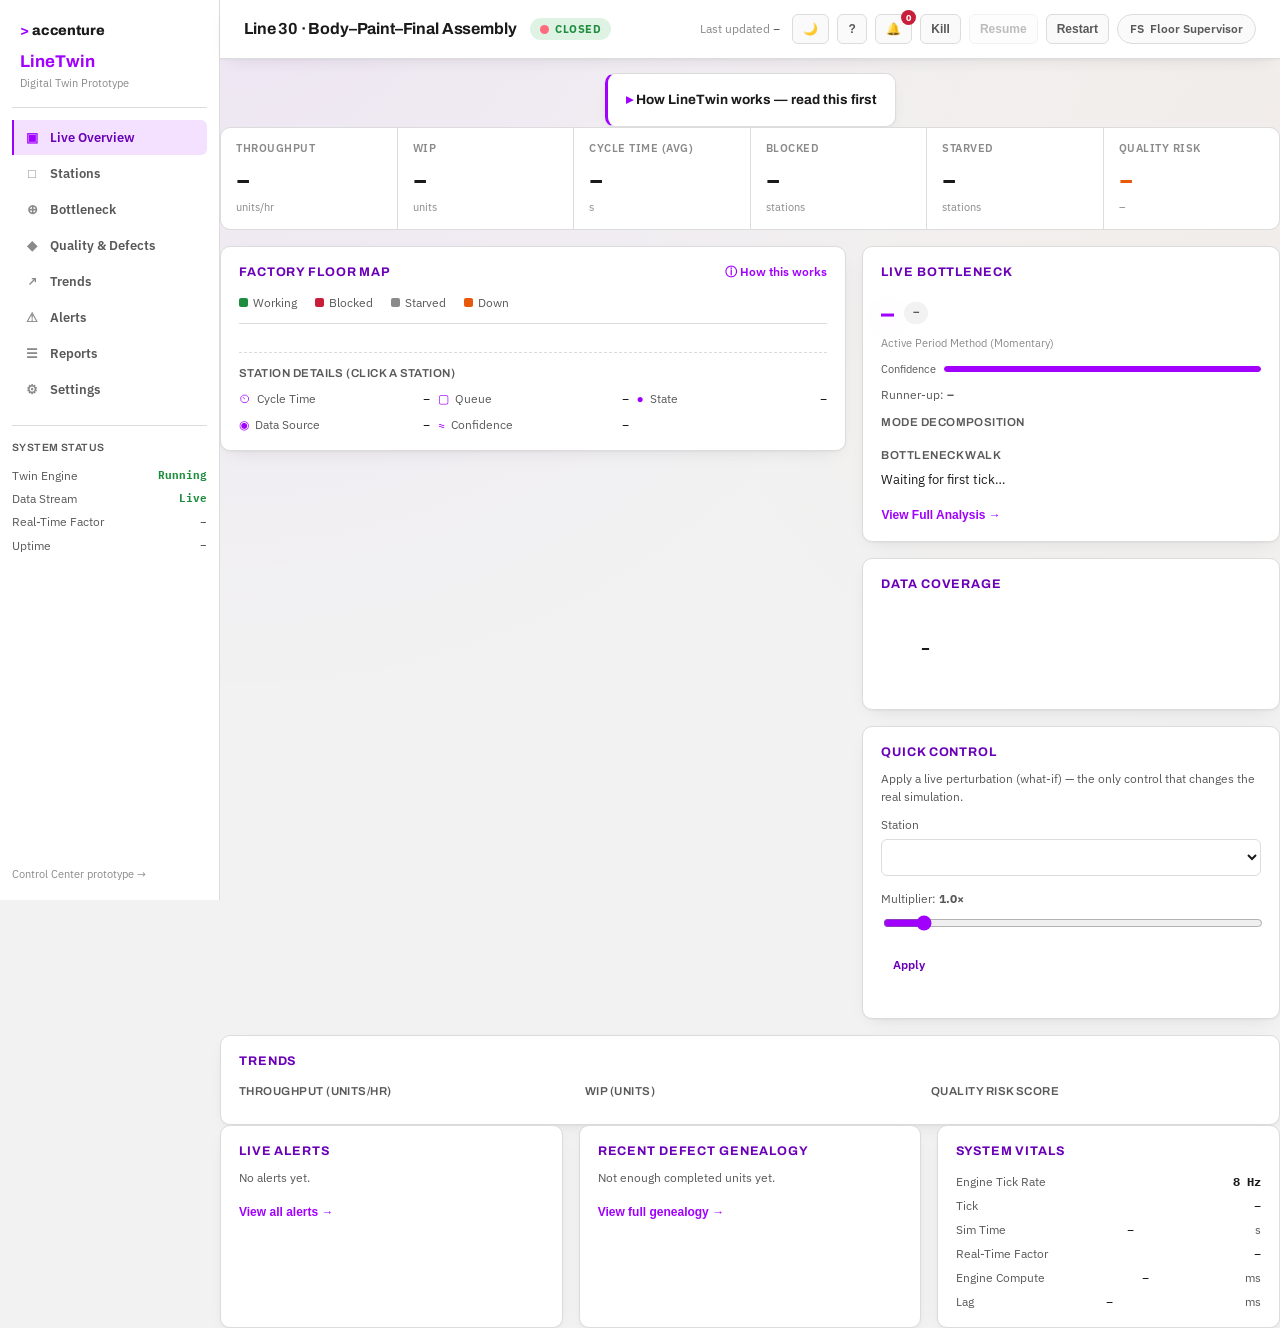
==== commit bce11d9a: "Restructure primary dashboard: sidebar nav + dense Live Overview page User shared a reference mockup" ====
--- a/web/index.html
+++ b/web/index.html
@@ -3,7 +3,7 @@
 <head>
   <meta charset="utf-8">
   <meta name="viewport" content="width=device-width, initial-scale=1">
-  <title>LineTwin — Floor Supervisor</title>
+  <title>LineTwin — Live Overview</title>
   <script>
     // Runs before CSS paints, so the page never flashes the wrong theme.
     // No stored preference = follow the OS (styles.css handles that itself
@@ -23,350 +23,412 @@
        this a browser's ordinary HTTP cache can keep serving a stale script
        after a deploy indefinitely -- confirmed during this redesign: a plain
        reload kept re-running old cached JS with no console error at all. -->
-  <link rel="stylesheet" href="styles.css?v=4">
+  <link rel="stylesheet" href="styles.css?v=5">
 </head>
 <body>
 
-  <header class="topbar">
-    <div class="brand">
-      <span class="brand-mark">LineTwin</span>
-      <span class="brand-sub">Three views, one live model</span>
-    </div>
-    <div id="vitals" class="vitals">
-      <span class="vital-group">
-        <span class="lamp" id="lamp" data-state="connecting" title="Connection to the live server. Green = streaming, orange = (re)connecting, red = disconnected."></span>
-        <span class="vital"><b id="v-readystate">connecting…</b></span>
-        <span class="vital" title="Tick number -- one simulated 'heartbeat' of the line. Increments 8 times per real second locally.">tick <b id="v-tick">–</b></span>
-        <span class="vital" title="Sequence number of this update. Skips are normal -- only the newest frame is ever shown.">seq <b id="v-seq">–</b></span>
-        <span class="vital" title="Simulated seconds elapsed inside the model since this run started (not wall-clock time).">sim <b id="v-simtime">–</b> s</span>
-        <span class="vital" title="Real-time factor: how fast the simulation clock runs versus an actual clock. 1.0 = keeping pace with real time exactly.">rtf <b id="v-rtf">–</b></span>
-        <span class="vital" title="How far behind schedule the server's tick loop currently is, in milliseconds. Should stay near 0.">lag <b id="v-lag">–</b> ms</span>
-      </span>
-      <button id="btn-theme" class="btn-icon" title="Switch between light and dark mode" aria-label="Toggle theme">🌙</button>
-      <button id="btn-kill" class="btn btn-ghost" title="Close the live connection on purpose, to demonstrate the dashboard freezing without the server.">Kill stream</button>
-      <button id="btn-resume" class="btn btn-ghost" disabled title="Reconnect after Kill stream.">Resume</button>
-      <button id="btn-restart" class="btn btn-ghost" title="Restart the simulation from tick zero with a fresh run.">Restart</button>
-    </div>
-  </header>
-
-  <nav class="persona-tabs">
-    <button class="persona-tab is-active" id="tab-floor" data-view="view-floor">Floor Supervisor</button>
-    <button class="persona-tab" id="tab-plant" data-view="view-plant">Plant Manager</button>
-    <button class="persona-tab" id="tab-leadership" data-view="view-leadership">Leadership</button>
-  </nav>
-
-  <div class="intro-wrap">
-    <details class="intro-panel" open>
-      <summary>How LineTwin works — read this first</summary>
-      <div class="intro-body">
-        <p>
-          A <b>live simulation</b> of a 30-station vehicle assembly line (12 body · 6 paint ·
-          12 final assembly) running right now in a real Python process — nothing here is
-          pre-recorded. Every number updates 8×/second.
-        </p>
-        <ul>
-          <li><b>Bottleneck detection</b> — the Active Period Method names whichever station has
-            been continuously busy the longest (§ Bottleneck card).</li>
-          <li><b>Defect-risk scoring</b> — a trained model scores every station's risk right now from
-            live queue pressure and cycle-time signals (§ station tiles).</li>
-          <li><b>Sensor-gap inference</b> — 8 of 30 stations have no sensor. Their values are solved
-            live from a graph equation over their neighbours and tagged <i>inferred — N%</i>, never
-            shown as if measured (§ station tiles).</li>
-          <li><b>Rolling-horizon prediction</b> — every second the server forks the line's current
-            state and fast-forwards ~30 simulated minutes to forecast where the bottleneck is headed
-            (§ Plant Manager tab).</li>
-          <li><b>Defect genealogy</b> — tracing a flagged defect back to its likely origin station.
-            Built and tested (<code>src/twin/diagnostic/genealogy.py</code>), run on demand against
-            the event log, not wired into this live view.</li>
-        </ul>
-        <p class="intro-try">
-          <b>Try this →</b> in the Perturbation panel below, pick a station and a cycle-time
-          multiplier, then Apply. Watch the Bottleneck card, charts, and Alerts respond within a
-          couple of seconds.
-        </p>
+  <div class="shell">
+
+    <aside class="sidebar">
+      <div class="sb-brand">
+        <div class="sb-accenture"><span class="sb-chevron">&gt;</span>accenture</div>
+        <div class="sb-product">LineTwin</div>
+        <div class="sb-product-sub">Digital Twin Prototype</div>
       </div>
-    </details>
-  </div>
-
-  <!-- One <main> landmark for the whole tabbed content region -- the three
-       persona views below are toggled via `hidden`/CSS, not separate
-       document landmarks, since exactly one is ever the "main content" at
-       parse time regardless of which tab is active. -->
-  <main>
-
-  <div class="layout persona-view" id="view-floor">
-
-    <section class="panel view-requirement">
-      <p>Answers: <b>real-time bottleneck detection and live perturbation</b> — the shop-floor
-        supervisor's second-by-second view of the running line.</p>
-    </section>
-
-    <section class="panel alerts-panel">
-      <div class="panel-head">
-        <h2>Live alerts</h2>
-        <details class="how-it-works">
-          <summary>How this works</summary>
-          <ul>
-            <li>Computed client-side from the same stream every panel reads — nothing extra runs
-              server-side.</li>
-            <li>Every alert says <i>why</i> and <i>how confident</i>, never a bare red flag —
-              false alarms erode trust.</li>
-            <li><b>Bottleneck shift</b> — the live verdict changed station. Tagged <i>provisional</i>
-              or <i>established</i>.</li>
-            <li><b>Risk flag</b> — a station's risk score crossed the model's own tuned threshold.
-              Fires once per rising edge, not every tick.</li>
-            <li><b>Sustained disruption</b> — BLOCKED or STARVED for many ticks in a row — a real
-              ongoing effect, not a blip.</li>
-          </ul>
+
+      <nav class="sb-nav">
+        <button class="sb-item is-active" data-view="view-overview"><span class="sb-ico">&#9635;</span>Live Overview</button>
+        <button class="sb-item" data-view="view-stations"><span class="sb-ico">&#9633;</span>Stations</button>
+        <button class="sb-item" data-view="view-bottleneck-page"><span class="sb-ico">&#8853;</span>Bottleneck</button>
+        <button class="sb-item" data-view="view-quality"><span class="sb-ico">&#9670;</span>Quality &amp; Defects</button>
+        <button class="sb-item" data-view="view-trends"><span class="sb-ico">&#8599;</span>Trends</button>
+        <button class="sb-item" data-view="view-alerts-page"><span class="sb-ico">&#9888;</span>Alerts</button>
+        <button class="sb-item" data-view="view-reports-page"><span class="sb-ico">&#9776;</span>Reports</button>
+        <button class="sb-item" data-view="view-settings"><span class="sb-ico">&#9881;</span>Settings</button>
+      </nav>
+
+      <div class="sb-status">
+        <h3>System Status</h3>
+        <div class="sb-status-row"><span>Twin Engine</span><b id="sb-engine-status" class="sb-ok">Running</b></div>
+        <div class="sb-status-row"><span>Data Stream</span><b id="sb-stream-status" class="sb-ok">Live</b></div>
+        <div class="sb-status-row"><span>Real-Time Factor</span><b id="sb-rtf">–</b></div>
+        <div class="sb-status-row"><span>Uptime</span><b id="sb-uptime">–</b></div>
+      </div>
+
+      <a class="sb-back" href="/control-center/">Control Center prototype &rarr;</a>
+    </aside>
+
+    <div class="main-wrap">
+
+      <header class="topbar2">
+        <div class="tb-title">
+          <h1>Line 30 &middot; Body&ndash;Paint&ndash;Final Assembly</h1>
+          <span class="tb-live-badge"><span class="lamp" id="lamp" data-state="connecting" title="Connection to the live server."></span><span id="v-readystate">connecting…</span></span>
+        </div>
+        <div class="tb-right">
+          <span class="tb-updated">Last updated <b id="tb-clock">–</b></span>
+          <button class="tb-icon-btn" id="btn-theme" title="Switch between light and dark mode" aria-label="Toggle theme">&#9789;</button>
+          <button class="tb-icon-btn" id="btn-help" title="Show the how-it-works panel" aria-label="Help">?</button>
+          <span class="tb-icon-btn tb-bell" id="tb-bell" title="Open alerts">&#128276;<span class="tb-bell-count" id="tb-bell-count" hidden>0</span></span>
+          <button class="tb-icon-btn" id="btn-kill" title="Close the live connection on purpose, to demonstrate the dashboard freezing without the server.">Kill</button>
+          <button class="tb-icon-btn" id="btn-resume" disabled title="Reconnect after Kill.">Resume</button>
+          <button class="tb-icon-btn" id="btn-restart" title="Restart the simulation from tick zero with a fresh run.">Restart</button>
+          <span class="tb-role">FS &nbsp;Floor Supervisor</span>
+        </div>
+      </header>
+
+      <div class="intro-wrap">
+        <details class="intro-panel" id="intro-panel">
+          <summary>How LineTwin works — read this first</summary>
+          <div class="intro-body">
+            <p>
+              A <b>live simulation</b> of a 30-station vehicle assembly line (12 body · 6 paint ·
+              12 final assembly) running right now in a real Python process — nothing here is
+              pre-recorded. Every number updates 8×/second.
+            </p>
+            <ul>
+              <li><b>Bottleneck detection</b> — the Active Period Method names whichever station has
+                been continuously busy the longest (§ Bottleneck).</li>
+              <li><b>Defect-risk scoring</b> — a trained model scores every station's risk right now
+                from live queue pressure and cycle-time signals (§ Quality &amp; Defects).</li>
+              <li><b>Sensor-gap inference</b> — 8 of 30 stations have no sensor. Their values are
+                solved live from a graph equation over their neighbours and tagged
+                <i>inferred — N%</i>, never shown as if measured (§ Data Coverage).</li>
+              <li><b>Rolling-horizon prediction</b> — every second the server forks the line's
+                current state and fast-forwards ~30 simulated minutes to forecast where the
+                bottleneck is headed (§ Trends).</li>
+              <li><b>Defect genealogy</b> — tracing a flagged defect back to its likely origin
+                station, transfer-delay realigned (§ Quality &amp; Defects).</li>
+            </ul>
+            <p class="intro-try">
+              <b>Try this →</b> in the Quick Control panel, pick a station and a cycle-time
+              multiplier, then Apply. Watch the Bottleneck panel, charts, and Alerts respond within
+              a couple of seconds.
+            </p>
+          </div>
         </details>
       </div>
-      <div id="alerts-list" class="alert-list">
-        <p class="panel-sub">No alerts yet — the line is running normally.</p>
-      </div>
-    </section>
-
-    <section class="panel bottleneck-panel">
-      <div class="panel-head">
-        <h2>Bottleneck</h2>
-        <details class="how-it-works">
-          <summary>How this works</summary>
-          <ul>
+
+      <main>
+
+      <!-- ================= Live Overview ================= -->
+      <section class="view" id="view-overview">
+
+        <div class="kpi-row">
+          <div class="kpi"><span class="kpi-label">Throughput</span><span class="kpi-value" id="kpi-throughput">–</span><span class="kpi-unit">units/hr</span></div>
+          <div class="kpi"><span class="kpi-label">WIP</span><span class="kpi-value" id="kpi-wip">–</span><span class="kpi-unit">units</span></div>
+          <div class="kpi"><span class="kpi-label">Cycle Time (Avg)</span><span class="kpi-value" id="kpi-cycle">–</span><span class="kpi-unit">s</span></div>
+          <div class="kpi"><span class="kpi-label">Blocked</span><span class="kpi-value" id="kpi-blocked">–</span><span class="kpi-unit">stations</span></div>
+          <div class="kpi"><span class="kpi-label">Starved</span><span class="kpi-value" id="kpi-starved">–</span><span class="kpi-unit">stations</span></div>
+          <div class="kpi kpi-risk"><span class="kpi-label">Quality Risk</span><span class="kpi-value" id="kpi-risk">–</span><span class="kpi-unit" id="kpi-risk-tag">–</span></div>
+        </div>
+
+        <div class="overview-grid">
+          <div class="panel map-panel">
+            <div class="panel-head">
+              <h2>Factory Floor Map</h2>
+              <details class="how-it-works">
+                <summary>How this works</summary>
+                <ul>
+                  <li>All 30 stations, grouped by zone, colored by live state.</li>
+                  <li>Click a station for detail below the map.</li>
+                </ul>
+              </details>
+            </div>
+            <div class="station-legend">
+              <span class="legend-item"><span class="legend-swatch" data-state="working"></span>Working</span>
+              <span class="legend-item"><span class="legend-swatch" data-state="blocked"></span>Blocked</span>
+              <span class="legend-item"><span class="legend-swatch" data-state="starved"></span>Starved</span>
+              <span class="legend-item"><span class="legend-swatch" data-state="down"></span>Down</span>
+            </div>
+            <div id="floor-map" class="floor-map"></div>
+            <div class="station-detail-bar" id="station-detail-bar">
+              <h3>Station Details (click a station)</h3>
+              <div class="sdb-grid">
+                <div><span class="sdb-ico">&#9202;</span>Cycle Time <b id="sd-cycle">–</b></div>
+                <div><span class="sdb-ico">&#9634;</span>Queue <b id="sd-queue">–</b></div>
+                <div><span class="sdb-ico">&#9679;</span>State <b id="sd-state">–</b></div>
+                <div><span class="sdb-ico">&#9673;</span>Data Source <b id="sd-source">–</b></div>
+                <div><span class="sdb-ico">&#8776;</span>Confidence <b id="sd-confidence">–</b></div>
+              </div>
+            </div>
+          </div>
+
+          <div class="overview-right">
+            <div class="panel bottleneck-panel">
+              <div class="panel-head"><h2>Live Bottleneck</h2></div>
+              <div class="bn-station-row">
+                <span class="bn-station" id="bn-station">–</span>
+                <span class="pill" id="bn-confidence">–</span>
+              </div>
+              <div class="bn-sub">Active Period Method (Momentary)</div>
+              <div class="bn-confidence-row">
+                <span class="bn-conf-label">Confidence</span>
+                <div class="bn-conf-track"><div class="bn-conf-fill" id="bn-conf-fill"></div></div>
+              </div>
+              <div class="bn-runnerup-row">Runner-up: <b id="bn-runnerup">–</b></div>
+              <h3>Mode Decomposition</h3>
+              <div class="bn-mode" id="bn-mode"></div>
+              <h3>Bottleneck Walk</h3>
+              <p class="bn-explanation" id="bn-explanation">Waiting for first tick…</p>
+              <button class="btn-link" data-goto="view-bottleneck-page">View Full Analysis &rarr;</button>
+            </div>
+
+            <div class="panel coverage-panel">
+              <div class="panel-head"><h2>Data Coverage</h2></div>
+              <div class="coverage-row">
+                <div class="coverage-donut" id="coverage-donut"><div class="coverage-donut-center"><b id="coverage-pct">–</b></div></div>
+                <ul class="coverage-legend" id="coverage-legend"></ul>
+              </div>
+            </div>
+
+            <div class="panel control-panel">
+              <div class="panel-head"><h2>Quick Control</h2></div>
+              <p class="panel-sub">Apply a live perturbation (what-if) — the only control that changes the real simulation.</p>
+              <div class="control-row">
+                <label for="ctl-station">Station</label>
+                <select id="ctl-station"></select>
+              </div>
+              <div class="control-row">
+                <label for="ctl-mult">Multiplier: <b id="ctl-mult-val">1.0×</b></label>
+                <input type="range" id="ctl-mult" min="0.1" max="10" step="0.1" value="1.0">
+              </div>
+              <button id="ctl-apply" class="btn btn-primary">Apply</button>
+              <p class="control-ack" id="ctl-ack"></p>
+              <div id="ctl-narration" class="narration" hidden></div>
+            </div>
+          </div>
+        </div>
+
+        <div class="panel charts-panel">
+          <div class="panel-head"><h2>Trends</h2></div>
+          <div class="chart-row-3">
+            <div class="chart-box"><h3>Throughput (units/hr)</h3><div id="chart-throughput"></div></div>
+            <div class="chart-box"><h3>WIP (units)</h3><div id="chart-wip"></div></div>
+            <div class="chart-box"><h3>Quality Risk Score</h3><div id="chart-risk"></div></div>
+          </div>
+        </div>
+
+        <div class="bottom-row">
+          <div class="panel">
+            <div class="panel-head"><h2>Live Alerts</h2></div>
+            <div id="alerts-list-compact" class="alert-list alert-list-compact">
+              <p class="panel-sub">No alerts yet.</p>
+            </div>
+            <button class="btn-link" data-goto="view-alerts-page">View all alerts &rarr;</button>
+          </div>
+          <div class="panel">
+            <div class="panel-head"><h2>Recent Defect Genealogy</h2></div>
+            <div id="genealogy-compact" class="genealogy-compact">
+              <p class="panel-sub">Not enough completed units yet.</p>
+            </div>
+            <button class="btn-link" data-goto="view-quality">View full genealogy &rarr;</button>
+          </div>
+          <div class="panel">
+            <div class="panel-head"><h2>System Vitals</h2></div>
+            <div class="vitals-list">
+              <div class="v-row"><span>Engine Tick Rate</span><b>8 Hz</b></div>
+              <div class="v-row"><span>Tick</span><b id="v-tick">–</b></div>
+              <div class="v-row"><span>Sim Time</span><b id="v-simtime">–</b> s</div>
+              <div class="v-row"><span>Real-Time Factor</span><b id="v-rtf">–</b></div>
+              <div class="v-row"><span>Engine Compute</span><b id="v-compute">–</b> ms</div>
+              <div class="v-row"><span>Lag</span><b id="v-lag">–</b> ms</div>
+            </div>
+          </div>
+        </div>
+
+      </section>
+
+      <!-- ================= Stations ================= -->
+      <section class="view" id="view-stations" hidden>
+        <div class="panel">
+          <div class="panel-head"><h2>All Stations</h2></div>
+          <div class="station-legend">
+            <span class="legend-item"><span class="legend-swatch" data-state="working"></span>Working</span>
+            <span class="legend-item"><span class="legend-swatch" data-state="starved"></span>Starved — waiting on the station before it</span>
+            <span class="legend-item"><span class="legend-swatch" data-state="blocked"></span>Blocked — can't hand off to the station after it</span>
+            <span class="legend-item"><span class="legend-swatch" data-state="down"></span>Down / repair / setup</span>
+            <span class="legend-item"><span class="confidence-pill" data-source="observed">observed</span>real sensor reading</span>
+            <span class="legend-item"><span class="confidence-pill" data-source="inferred">inferred — N%</span>estimated; N% traces to real sensor evidence</span>
+          </div>
+          <div id="zones"></div>
+        </div>
+      </section>
+
+      <!-- ================= Bottleneck (full page) ================= -->
+      <section class="view" id="view-bottleneck-page" hidden>
+        <div class="panel view-requirement">
+          <p>Answers: <b>real-time bottleneck detection</b> — which station is the constraint, how sure the detector is, and why.</p>
+        </div>
+        <div class="panel">
+          <div class="panel-head">
+            <h2>How this works</h2>
+          </div>
+          <ul class="bp-explain-list">
             <li><b>Active Period Method</b> — every station tracks how long it's been continuously
               "active" (working, or stopped for a reason that isn't its own fault). The longest
               current active streak is the bottleneck.</li>
             <li>Benchmarked against 5 alternatives across <b>three distinct engineered-bottleneck
-              scenarios</b>, not just this one — active-period methods generalize best overall
-              (90% top-1 across all three), which is why this family is deployed, even though on
-              any single scenario a different comparison method can occasionally edge it out
-              (<code>docs/phases/detector_comparison_multiscenario.csv</code>, re-measured after
-              every change to the simulation's own parameters). The live rule is a momentary variant
-              of that same family, not a byte-for-byte replay of the offline benchmark.</li>
+              scenarios</b> — active-period methods generalize best overall (90% top-1 across all
+              three), which is why this family is deployed, even though on any single scenario a
+              different comparison method can occasionally edge it out
+              (<code>docs/phases/detector_comparison_multiscenario.csv</code>). The live rule is a
+              momentary variant of that family, not a byte-for-byte replay of the offline benchmark.</li>
             <li><b>Confidence</b> — <i>provisional</i>: the gap over the runner-up isn't yet
               statistically clear. <i>established</i>: it is. Shown as a caveat, never used to
               suppress or delay detection.</li>
           </ul>
-        </details>
-      </div>
-      <div id="bottleneck-card" class="bottleneck-card">
-        <div class="bn-station" id="bn-station">–</div>
-        <div class="bn-meta">
-          <span class="pill" id="bn-confidence">–</span>
-          <span class="bn-runnerup">runner-up: <b id="bn-runnerup">–</b></span>
-        </div>
-        <p class="bn-explanation" id="bn-explanation">Waiting for first tick…</p>
-        <div class="bn-mode" id="bn-mode"></div>
-      </div>
-    </section>
-
-    <section class="panel control-panel">
-      <div class="panel-head">
-        <h2>Perturbation</h2>
-        <details class="how-it-works">
-          <summary>How this works</summary>
-          <ul>
-            <li>The one control that actually changes the live simulation — multiplies one
-              station's cycle time going forward.</li>
-            <li>A part already mid-cycle finishes at its original speed — a real machine wouldn't
-              jump speed mid-part either.</li>
-            <li>Everything else on this page is read-only, watching the effect ripple through.</li>
-          </ul>
-        </details>
-      </div>
-      <div class="control-row">
-        <label for="ctl-station">Station</label>
-        <select id="ctl-station"></select>
-      </div>
-      <div class="control-row">
-        <label for="ctl-mult">Cycle-time multiplier: <b id="ctl-mult-val">1.0×</b>
-          <span class="mult-hint">(&lt;1 = faster, &gt;1 = slower)</span></label>
-        <input type="range" id="ctl-mult" min="0.1" max="10" step="0.1" value="1.0">
-      </div>
-      <button id="ctl-apply" class="btn btn-primary">Apply</button>
-      <p class="control-ack" id="ctl-ack"></p>
-      <div id="ctl-narration" class="narration" hidden></div>
-    </section>
-
-    <section class="panel charts-panel">
-      <div class="panel-head">
-        <h2>Line trend</h2>
-        <details class="how-it-works">
-          <summary>How this works</summary>
-          <ul>
-            <li><b>Throughput (UPH)</b> — units/hour the whole line is completing, averaged across
-              all 30 stations. One slow station drags this down even if the other 29 are fine.</li>
-            <li><b>WIP</b> — units sitting in buffers between stations, summed line-wide. Rising WIP
-              is the earliest visible sign of a new bottleneck.</li>
-          </ul>
-        </details>
-      </div>
-      <div class="chart-row">
-        <div class="chart-box">
-          <h3>Throughput (UPH)</h3>
-          <div id="chart-throughput"></div>
-        </div>
-        <div class="chart-box">
-          <h3>WIP (units queued)</h3>
-          <div id="chart-wip"></div>
-        </div>
-      </div>
-    </section>
-
-    <section class="panel stations-panel">
-      <div class="panel-head">
-        <h2>Stations</h2>
-        <details class="how-it-works">
-          <summary>How this works</summary>
-          <ul>
-            <li>All 30 stations, grouped by zone.</li>
-            <li><b>queue</b> — units waiting / buffer capacity.</li>
-            <li><b>cycle</b> — the last completed unit's time at that station, tagged with where the
-              number came from (legend below).</li>
-          </ul>
-        </details>
-      </div>
-      <div class="station-legend">
-        <span class="legend-item"><span class="legend-swatch" data-state="working"></span>Working</span>
-        <span class="legend-item"><span class="legend-swatch" data-state="starved"></span>Starved — waiting on the station before it</span>
-        <span class="legend-item"><span class="legend-swatch" data-state="blocked"></span>Blocked — can't hand off to the station after it</span>
-        <span class="legend-item"><span class="legend-swatch" data-state="down"></span>Down / repair / setup</span>
-        <span class="legend-item"><span class="confidence-pill" data-source="observed">observed</span>real sensor reading</span>
-        <span class="legend-item"><span class="confidence-pill" data-source="inferred">inferred — N%</span>estimated; N% traces to real sensor evidence</span>
-      </div>
-      <div id="zones"></div>
-    </section>
-
+        </div>
+        <div class="panel">
+          <div class="panel-head"><h2>Cycle Time by Station</h2></div>
+          <div id="bp-cycle-chart" class="rank-list"></div>
+        </div>
+        <div class="panel">
+          <div class="panel-head"><h2>Current vs. Rolling-Horizon Forecast</h2></div>
+          <p class="panel-sub">The server forks live state and fast-forwards ~30 simulated minutes once a second.</p>
+          <div id="bp-predict-compare"></div>
+        </div>
+      </section>
+
+      <!-- ================= Quality & Defects ================= -->
+      <section class="view" id="view-quality" hidden>
+        <div class="panel view-requirement">
+          <p>Answers: <b>which station is most likely to produce a defect right now, and why</b> — plus tracing a flagged unit back to its likely origin.</p>
+        </div>
+        <div class="panel">
+          <div class="panel-head"><h2>Stations by Live Defect Risk</h2></div>
+          <div class="risk-list" id="risk-list"></div>
+        </div>
+        <div class="panel">
+          <div class="panel-head"><h2 id="explain-title">Selected station — contributing factors</h2></div>
+          <div id="explain-body" class="explain-body">
+            <p class="panel-sub">Select a station above to see its top risk drivers.</p>
+          </div>
+          <div class="explain-note">Prediction drivers are associative indicators, not confirmed causes.</div>
+        </div>
+        <div class="panel">
+          <div class="panel-head"><h2>Flagged Units — Highest Cycle-Time Anomaly</h2></div>
+          <p class="panel-sub">Not a claim these are defective — a ranked worklist of what's worth tracing.</p>
+          <div class="rank-list" id="rc-candidates"></div>
+        </div>
+        <div class="panel" id="rc-flow-panel" hidden>
+          <div class="panel-head"><h2>Trace — Unit <span id="rc-unit-id">–</span></h2></div>
+          <div class="rc-flow" id="rc-flow"></div>
+          <dl class="sd-grid">
+            <dt>Likely origin</dt><dd id="rc-origin">–</dd>
+            <dt>Confidence</dt><dd id="rc-confidence">–</dd>
+            <dt>Affected units</dt><dd id="rc-affected">–</dd>
+            <dt>Realigned origin time</dt><dd id="rc-realigned">–</dd>
+          </dl>
+          <p class="explain-note">Confidence is a continuous, calibrated signal from cycle-time deviation — not a claim of causal certainty.</p>
+        </div>
+      </section>
+
+      <!-- ================= Trends (Plant Manager) ================= -->
+      <section class="view" id="view-trends" hidden>
+        <div class="panel view-requirement">
+          <p>Answers: <b>three personas need different views over one model</b> — a plant manager
+            watches trends and shifts across a shift, not a single tick.</p>
+        </div>
+        <div class="panel">
+          <h2>Bottleneck frequency this session</h2>
+          <p class="panel-sub">Share of observed ticks each station has been named the live bottleneck.</p>
+          <div id="pm-frequency" class="freq-list"></div>
+        </div>
+        <div class="panel">
+          <div class="panel-head"><h2>Predicted downtime</h2></div>
+          <p class="panel-sub">Distinct from the current bottleneck — when they disagree, a shift may be coming.</p>
+          <div class="bottleneck-card" id="pm-predicted-card">
+            <div class="bn-station" id="pm-predicted-station">–</div>
+            <p class="bn-explanation" id="pm-predicted-explanation">Waiting for the first forecast…</p>
+            <p class="pm-shift-note" id="pm-shift-note"></p>
+          </div>
+        </div>
+        <div class="panel charts-panel">
+          <h2>Shift-length trend</h2>
+          <div class="chart-row">
+            <div class="chart-box"><h3>Throughput (UPH), longer window</h3><div id="pm-chart-throughput"></div></div>
+            <div class="chart-box"><h3>WIP, longer window</h3><div id="pm-chart-wip"></div></div>
+          </div>
+        </div>
+        <div class="panel">
+          <h2>Shifting-bottleneck timeline</h2>
+          <p class="panel-sub">Every time the live bottleneck verdict changes station, logged with the tick it changed at.</p>
+          <div id="pm-timeline" class="timeline"></div>
+        </div>
+      </section>
+
+      <!-- ================= Alerts (full page) ================= -->
+      <section class="view" id="view-alerts-page" hidden>
+        <div class="panel">
+          <div class="panel-head"><h2>All Alerts</h2></div>
+          <div id="alerts-list" class="alert-list">
+            <p class="panel-sub">No alerts yet — the line is running normally.</p>
+          </div>
+        </div>
+      </section>
+
+      <!-- ================= Reports (Leadership) ================= -->
+      <section class="view" id="view-reports-page" hidden>
+        <div class="panel view-requirement">
+          <p>Answers: <b>the business case</b> — instrumentation cost against risk exposure, stated as
+            an estimate from named assumptions, never as an audited saving.</p>
+        </div>
+        <div class="panel">
+          <h2>Risk exposure (estimate)</h2>
+          <div class="formula-box">
+            <span class="fq">units_at_risk &nbsp;=&nbsp; mean(defect_risk) &times; qc_lag_units</span>
+            <span class="fq">dollars_at_stake &nbsp;=&nbsp; units_at_risk &times; rework_cost_delta</span>
+          </div>
+          <p class="panel-sub">
+            <code>src/twin/economics.py</code> — every constant stamped <i>synthetic — uncalibrated</i>.
+          </p>
+          <div class="roi-grid">
+            <div class="roi-cell"><span class="k">Mean defect risk (live)</span><span class="v" id="ld-mean-risk">–</span></div>
+            <div class="roi-cell"><span class="k">QC lag <span class="src">(config)</span></span><span class="v" id="ld-qc-lag">–</span></div>
+            <div class="roi-cell"><span class="k">Units at risk (est.)</span><span class="v" id="ld-units-at-risk">–</span></div>
+            <div class="roi-cell"><span class="k">Rework cost avoided (est.)</span><span class="v" id="ld-dollars">–</span></div>
+          </div>
+        </div>
+        <div class="panel">
+          <h2>Instrumentation — required vs. recommended</h2>
+          <p class="panel-sub">Phase 9's greedy placement (1−1/e guarantee, Krause/Singh/Guestrin 2008).</p>
+          <div class="roi-grid">
+            <div class="roi-cell"><span class="k">Stations, total</span><span class="v" id="ld-station-count">–</span></div>
+            <div class="roi-cell"><span class="k">Instrumented</span><span class="v" id="ld-instrumented-count">–</span></div>
+            <div class="roi-cell"><span class="k">Dark (uninstrumented)</span><span class="v" id="ld-dark-count">–</span></div>
+          </div>
+          <div class="control-row" style="margin-top:12px">
+            <label for="ld-budget">Sensors to add next</label>
+            <input type="range" id="ld-budget" min="1" max="8" step="1" value="3">
+            <span id="ld-budget-val">3</span>
+          </div>
+          <div id="ld-recommend" class="freq-list"></div>
+        </div>
+      </section>
+
+      <!-- ================= Settings ================= -->
+      <section class="view" id="view-settings" hidden>
+        <div class="panel">
+          <div class="panel-head"><h2>Appearance</h2></div>
+          <p class="panel-sub">Light and dark both use the exact Accenture tokens committed for this project.</p>
+        </div>
+        <div class="panel">
+          <div class="panel-head"><h2>Connection Diagnostics</h2></div>
+          <p class="panel-sub">Kill the stream to demonstrate the dashboard freezing without the server, then resume. Restart resets the simulation from tick zero.</p>
+        </div>
+        <div class="panel">
+          <div class="panel-head"><h2>Positioning</h2></div>
+          <p class="panel-sub">Digital Shadow (Kritzinger 2018) · Digital Twin Prototype (Grieves &amp; Vickers 2017) · Predictive maturity (Villegas et al. 2025)</p>
+          <p class="panel-sub" id="run-meta-footer"></p>
+        </div>
+      </section>
+
+      </main>
+    </div>
   </div>
 
-  <div class="layout persona-view" id="view-plant" hidden>
-
-    <section class="panel view-requirement">
-      <p>Answers: <b>three personas need different views over one model</b> — a plant manager
-        watches trends and shifts across a shift, not a single tick.</p>
-    </section>
-
-    <section class="panel">
-      <h2>Bottleneck frequency this session</h2>
-      <p class="panel-sub">Share of observed ticks each station has been named the live bottleneck — a rolling tally, not a single snapshot.</p>
-      <div id="pm-frequency" class="freq-list"></div>
-    </section>
-
-    <section class="panel">
-      <div class="panel-head">
-        <h2>Predicted downtime</h2>
-        <details class="how-it-works">
-          <summary>How this works</summary>
-          <ul>
-            <li>Once a second, the server copies the line's current state (busy/blocked/starved,
-              queue levels, any perturbation applied).</li>
-            <li>Fast-forwards that copy ~30 simulated minutes on an independent random sequence — a
-              "what happens if this keeps going" projection, not a claim of replaying the real
-              future.</li>
-            <li>Re-diagnosed the same way the live bottleneck is.</li>
-          </ul>
-        </details>
-      </div>
-      <p class="panel-sub">Distinct from the current bottleneck above — when they disagree, a shift may be coming.</p>
-      <div class="bottleneck-card" id="pm-predicted-card">
-        <div class="bn-station" id="pm-predicted-station">–</div>
-        <p class="bn-explanation" id="pm-predicted-explanation">Waiting for the first forecast…</p>
-        <p class="pm-shift-note" id="pm-shift-note"></p>
-      </div>
-    </section>
-
-    <section class="panel charts-panel">
-      <h2>Shift-length trend</h2>
-      <div class="chart-row">
-        <div class="chart-box">
-          <h3>Throughput (UPH), longer window</h3>
-          <div id="pm-chart-throughput"></div>
-        </div>
-        <div class="chart-box">
-          <h3>WIP, longer window</h3>
-          <div id="pm-chart-wip"></div>
-        </div>
-      </div>
-    </section>
-
-    <section class="panel stations-panel">
-      <h2>Shifting-bottleneck timeline</h2>
-      <p class="panel-sub">Every time the live bottleneck verdict changes station, logged with the tick it changed at.</p>
-      <div id="pm-timeline" class="timeline"></div>
-    </section>
-
-  </div>
-
-  <div class="layout persona-view" id="view-leadership" hidden>
-
-    <section class="panel view-requirement">
-      <p>Answers: <b>the business case</b> — instrumentation cost against risk exposure, stated as an
-        estimate from named assumptions, never as an audited saving.</p>
-    </section>
-
-    <section class="panel">
-      <h2>Risk exposure (estimate)</h2>
-      <div class="formula-box">
-        <span class="fq">units_at_risk &nbsp;=&nbsp; mean(defect_risk) &times; qc_lag_units</span>
-        <span class="fq">dollars_at_stake &nbsp;=&nbsp; units_at_risk &times; rework_cost_delta</span>
-      </div>
-      <p class="panel-sub">
-        <code>src/twin/economics.py</code> — every constant stamped <i>synthetic — uncalibrated</i>.
-        A projection from stated assumptions, not a measured saving.
-      </p>
-      <div class="roi-grid">
-        <div class="roi-cell">
-          <span class="k">Mean defect risk (live)</span>
-          <span class="v" id="ld-mean-risk">–</span>
-        </div>
-        <div class="roi-cell">
-          <span class="k">QC lag <span class="src">(config)</span></span>
-          <span class="v" id="ld-qc-lag">–</span>
-        </div>
-        <div class="roi-cell">
-          <span class="k">Units at risk (est.)</span>
-          <span class="v" id="ld-units-at-risk">–</span>
-        </div>
-        <div class="roi-cell">
-          <span class="k">Rework cost avoided (est.)</span>
-          <span class="v" id="ld-dollars">–</span>
-        </div>
-      </div>
-    </section>
-
-    <section class="panel">
-      <h2>Instrumentation — required vs. recommended</h2>
-      <p class="panel-sub">Phase 9's greedy placement (1−1/e guarantee, Krause/Singh/Guestrin 2008): which dark stations would most improve coverage next.</p>
-      <div class="roi-grid">
-        <div class="roi-cell">
-          <span class="k">Stations, total</span>
-          <span class="v" id="ld-station-count">–</span>
-        </div>
-        <div class="roi-cell">
-          <span class="k">Instrumented</span>
-          <span class="v" id="ld-instrumented-count">–</span>
-        </div>
-        <div class="roi-cell">
-          <span class="k">Dark (uninstrumented)</span>
-          <span class="v" id="ld-dark-count">–</span>
-        </div>
-      </div>
-      <div class="control-row" style="margin-top:12px">
-        <label for="ld-budget">Sensors to add next</label>
-        <input type="range" id="ld-budget" min="1" max="8" step="1" value="3">
-        <span id="ld-budget-val">3</span>
-      </div>
-      <div id="ld-recommend" class="freq-list"></div>
-    </section>
-
-  </div>
-
-  </main>
-
-  <footer class="footer">
-    <span>Digital Shadow (Kritzinger 2018) · Digital Twin Prototype (Grieves &amp; Vickers 2017) · Predictive maturity (Villegas et al. 2025)</span>
-    <span id="run-meta-footer"></span>
-  </footer>
-
   <script src="vendor/uplot/uPlot.iife.min.js"></script>
-  <script src="app.js?v=3"></script>
+  <script src="app.js?v=5"></script>
 </body>
 </html>
--- a/web/styles.css
+++ b/web/styles.css
@@ -673,6 +673,272 @@
   text-shadow: 0 2px 20px var(--purple-line);
 }
 
+/* ==========================================================================
+   Sidebar + topbar shell (Live Overview redesign)
+   ========================================================================== */
+
+.shell { display: flex; min-height: 100vh; }
+
+.sidebar {
+  width: 220px;
+  flex-shrink: 0;
+  background: var(--surface);
+  border-right: 1px solid var(--line);
+  display: flex;
+  flex-direction: column;
+  padding: 18px 12px;
+  position: sticky;
+  top: 0;
+  height: 100vh;
+  overflow-y: auto;
+}
+
+.sb-brand { padding: 2px 8px 16px; border-bottom: 1px solid var(--line); margin-bottom: 12px; }
+.sb-accenture {
+  display: flex; align-items: center; gap: 3px;
+  font-family: var(--font-display); font-weight: 800; font-size: 14px;
+  color: var(--ink); letter-spacing: -.01em;
+}
+.sb-chevron { color: var(--purple); font-weight: 800; }
+.sb-product { font-family: var(--font-display); font-weight: 700; font-size: 17px; color: var(--purple); margin-top: 8px; }
+.sb-product-sub { font-size: 11px; color: var(--ink-faint); }
+
+.sb-nav { display: flex; flex-direction: column; gap: 1px; }
+.sb-item {
+  display: flex; align-items: center; gap: 10px;
+  width: 100%; text-align: left;
+  background: transparent; border: none; border-left: 2px solid transparent;
+  color: var(--ink-soft); font-family: var(--font-body);
+  font-size: 13px; font-weight: 600;
+  padding: 9px 10px; border-radius: 0 6px 6px 0;
+  cursor: pointer;
+  transition: background .14s cubic-bezier(.4,0,.2,1), color .14s cubic-bezier(.4,0,.2,1);
+}
+.sb-ico { font-size: 13px; width: 16px; text-align: center; color: var(--ink-faint); flex-shrink: 0; }
+.sb-item:hover { background: var(--purple-soft); color: var(--ink); }
+.sb-item.is-active { background: var(--purple-soft); color: var(--purple-dark); border-left-color: var(--purple); }
+.sb-item.is-active .sb-ico { color: var(--purple); }
+
+.sb-status { margin-top: 18px; padding-top: 14px; border-top: 1px solid var(--line); }
+.sb-status h3 { font-size: 10.5px; margin-bottom: 8px; }
+.sb-status-row { display: flex; justify-content: space-between; align-items: center; font-size: 11.5px; color: var(--ink-soft); padding: 3px 0; }
+.sb-status-row b { font-family: var(--font-mono); font-size: 11px; }
+.sb-ok { color: var(--green); }
+
+.sb-back {
+  margin-top: auto; padding-top: 14px;
+  font-size: 11px; color: var(--ink-faint); text-decoration: none;
+}
+.sb-back:hover { color: var(--purple); }
+
+.main-wrap { flex: 1; min-width: 0; display: flex; flex-direction: column; }
+
+.topbar2 {
+  display: flex; align-items: center; justify-content: space-between;
+  flex-wrap: wrap; gap: 10px;
+  padding: 14px 24px;
+  background: var(--surface);
+  border-bottom: 1px solid var(--line);
+  position: sticky; top: 0; z-index: 20;
+  box-shadow: var(--shadow);
+}
+.tb-title { display: flex; align-items: center; gap: 14px; flex-wrap: wrap; }
+.tb-title h1 { font-size: 16px; font-weight: 700; letter-spacing: -.01em; }
+.tb-live-badge {
+  display: inline-flex; align-items: center; gap: 6px;
+  font-size: 11px; font-weight: 700; text-transform: uppercase; letter-spacing: .04em;
+  color: var(--green); background: var(--green-bg);
+  padding: 3px 10px; border-radius: 999px;
+}
+.tb-live-badge .lamp { box-shadow: 0 0 0 2px var(--green-bg); }
+.tb-right { display: flex; align-items: center; gap: 8px; flex-wrap: wrap; }
+.tb-updated { font-size: 11.5px; color: var(--ink-faint); margin-right: 4px; }
+.tb-updated b { font-family: var(--font-mono); color: var(--ink-soft); }
+.tb-icon-btn {
+  display: inline-flex; align-items: center; justify-content: center; gap: 4px;
+  min-width: 30px; height: 30px; padding: 0 10px;
+  border-radius: 6px; border: 1px solid var(--line);
+  background: var(--surface-alt); color: var(--ink-soft);
+  font-size: 12px; font-weight: 600; cursor: pointer;
+  transition: background .14s ease, color .14s ease;
+}
+.tb-icon-btn:hover:not(:disabled) { background: var(--purple-soft); color: var(--purple-dark); }
+.tb-icon-btn:disabled { opacity: .4; cursor: not-allowed; }
+.tb-bell { position: relative; cursor: default; }
+.tb-bell-count {
+  position: absolute; top: -5px; right: -5px;
+  background: var(--red); color: #fff;
+  font-size: 9px; font-weight: 800;
+  min-width: 15px; height: 15px; border-radius: 999px;
+  display: flex; align-items: center; justify-content: center;
+  padding: 0 3px;
+}
+.tb-role {
+  font-size: 12px; font-weight: 600; color: var(--ink-soft);
+  padding: 5px 12px; border-radius: 999px; background: var(--surface-alt);
+  border: 1px solid var(--line);
+}
+
+/* ---------- KPI row ---------- */
+
+.kpi-row {
+  display: grid;
+  grid-template-columns: repeat(auto-fit, minmax(140px, 1fr));
+  gap: 1px;
+  background: var(--line);
+  border: 1px solid var(--line);
+  border-radius: 10px;
+  overflow: hidden;
+  margin-bottom: 16px;
+}
+.kpi { background: var(--surface); padding: 13px 15px; }
+.kpi-label { display: block; font-size: 10.5px; text-transform: uppercase; letter-spacing: .05em; color: var(--ink-faint); font-weight: 600; }
+.kpi-value {
+  display: block; font-family: var(--font-mono); font-size: 24px; font-weight: 700;
+  color: var(--ink); margin-top: 5px; font-variant-numeric: tabular-nums;
+}
+.kpi-unit { display: block; font-size: 10.5px; color: var(--ink-faint); margin-top: 2px; }
+.kpi-risk .kpi-value { color: var(--orange); }
+.kpi-risk[data-level="crit"] .kpi-value { color: var(--red); }
+
+/* ---------- overview grid ---------- */
+
+.overview-grid {
+  display: grid;
+  grid-template-columns: 1.5fr 1fr;
+  gap: 16px;
+  margin-bottom: 16px;
+  align-items: start;
+}
+.overview-right { display: flex; flex-direction: column; gap: 16px; }
+
+/* ---------- floor map (circular indicators) ---------- */
+
+.floor-map { display: flex; flex-direction: column; gap: 14px; margin-top: 4px; }
+.fm-zone-title { font-size: 10.5px; text-transform: uppercase; letter-spacing: .06em; color: var(--purple-dark); font-weight: 700; margin-bottom: 6px; }
+.fm-row { display: flex; flex-wrap: wrap; align-items: center; gap: 4px; }
+.fm-node {
+  display: flex; flex-direction: column; align-items: center; gap: 4px;
+  cursor: pointer; padding: 4px; border-radius: 8px;
+  transition: background .12s ease;
+}
+.fm-node:hover, .fm-node.is-selected { background: var(--purple-soft); }
+.fm-circle {
+  width: 34px; height: 34px; border-radius: 50%;
+  display: flex; align-items: center; justify-content: center;
+  font-family: var(--font-mono); font-size: 11px; font-weight: 700;
+  border: 2px solid var(--line-strong); color: var(--ink-soft); background: var(--surface);
+}
+.fm-node[data-state="working"] .fm-circle { border-color: var(--green); color: var(--green); }
+.fm-node[data-state="blocked"] .fm-circle { border-color: var(--red); color: var(--red); background: var(--red-bg); }
+.fm-node[data-state="starved"] .fm-circle { border-color: var(--orange); color: var(--orange); background: var(--orange-bg); }
+.fm-node[data-state="down"] .fm-circle { border-color: var(--ink-faint); color: var(--ink-faint); }
+.fm-node.is-bottleneck .fm-circle { box-shadow: 0 0 0 3px var(--purple-line); }
+.fm-arrow { color: var(--ink-faint); font-size: 12px; margin: 0 1px; }
+
+.station-detail-bar {
+  margin-top: 14px; padding-top: 12px; border-top: 1px dashed var(--line);
+}
+.station-detail-bar h3 { margin-bottom: 8px; }
+.sdb-grid { display: grid; grid-template-columns: repeat(auto-fit, minmax(150px, 1fr)); gap: 8px; }
+.sdb-grid div { font-size: 12px; color: var(--ink-soft); display: flex; align-items: center; gap: 6px; }
+.sdb-grid b { font-family: var(--font-mono); color: var(--ink); margin-left: auto; }
+.sdb-ico { color: var(--purple); }
+
+/* ---------- bottleneck panel (overview) ---------- */
+
+.bn-station-row { display: flex; align-items: center; gap: 10px; }
+.bn-station-row .bn-station { font-size: 26px; }
+.bn-sub { font-size: 11px; color: var(--ink-faint); margin: 2px 0 10px; }
+.bn-confidence-row { display: flex; align-items: center; gap: 8px; margin-bottom: 8px; }
+.bn-conf-label { font-size: 11px; color: var(--ink-soft); flex-shrink: 0; }
+.bn-conf-track { flex: 1; height: 6px; background: var(--gray-bg); border-radius: 999px; overflow: hidden; }
+.bn-conf-fill { height: 100%; background: var(--purple); border-radius: 999px; }
+.bn-runnerup-row { font-size: 12px; color: var(--ink-soft); margin-bottom: 10px; }
+.bottleneck-panel h3 { margin: 10px 0 6px; }
+
+.btn-link {
+  background: none; border: none; color: var(--purple); font-weight: 600;
+  font-size: 12px; cursor: pointer; padding: 8px 0 0; text-align: left;
+}
+.btn-link:hover { color: var(--purple-dark); text-decoration: underline; }
+
+/* ---------- coverage donut ---------- */
+
+.coverage-row { display: flex; align-items: center; gap: 16px; }
+.coverage-donut { width: 88px; height: 88px; border-radius: 50%; position: relative; flex-shrink: 0; }
+.coverage-donut::after { content: ""; position: absolute; inset: 13px; background: var(--surface); border-radius: 50%; }
+.coverage-donut-center {
+  position: absolute; inset: 13px; display: flex; align-items: center; justify-content: center;
+  font-family: var(--font-mono); font-weight: 800; font-size: 15px; color: var(--ink); z-index: 1;
+}
+.coverage-legend { list-style: none; margin: 0; padding: 0; display: flex; flex-direction: column; gap: 6px; flex: 1; }
+.coverage-legend li { display: flex; align-items: center; gap: 7px; font-size: 12px; color: var(--ink-soft); }
+.coverage-legend b { margin-left: auto; font-family: var(--font-mono); color: var(--ink); }
+.cl-swatch { width: 9px; height: 9px; border-radius: 2px; flex-shrink: 0; }
+
+/* ---------- chart row (3-up) + bottom row ---------- */
+
+.chart-row-3 { display: grid; grid-template-columns: repeat(3, 1fr); gap: 16px; }
+.bottom-row { display: grid; grid-template-columns: repeat(3, 1fr); gap: 16px; }
+
+.genealogy-compact .rc-flow { margin-bottom: 8px; }
+.vitals-list { display: flex; flex-direction: column; gap: 6px; }
+.v-row { display: flex; justify-content: space-between; font-size: 12px; color: var(--ink-soft); }
+.v-row b { font-family: var(--font-mono); color: var(--ink); }
+
+.alert-list-compact { max-height: 200px; }
+
+/* ---------- rank list / risk list / explain / rc-flow (ported for Bottleneck + Quality pages) ---------- */
+
+.rank-list { display: flex; flex-direction: column; gap: 1px; background: var(--line); border-radius: 8px; overflow: hidden; }
+.rank-row { display: flex; align-items: center; gap: 12px; background: var(--surface); padding: 9px 12px; }
+.rank-row.is-clickable { cursor: pointer; }
+.rank-row.is-clickable:hover { background: var(--surface-alt); }
+.rank-num { font-family: var(--font-mono); font-size: 11px; color: var(--ink-faint); width: 18px; flex-shrink: 0; }
+.rank-id { font-family: var(--font-mono); font-weight: 700; font-size: 13px; width: 44px; flex-shrink: 0; color: var(--ink); }
+.rank-reason { flex: 1; font-size: 12px; color: var(--ink-soft); min-width: 0; }
+.rank-conf { font-family: var(--font-mono); font-size: 11px; color: var(--purple); flex-shrink: 0; }
+
+.risk-list { display: flex; flex-direction: column; gap: 1px; background: var(--line); border-radius: 8px; overflow: hidden; max-height: 360px; overflow-y: auto; }
+.risk-row {
+  display: grid; grid-template-columns: 50px 1fr 70px 60px; align-items: center; gap: 10px;
+  background: var(--surface); padding: 8px 12px; cursor: pointer;
+}
+.risk-row:hover, .risk-row.is-selected { background: var(--purple-soft); }
+.risk-id { font-family: var(--font-mono); font-weight: 700; font-size: 12.5px; color: var(--ink); }
+.risk-bar-track { background: var(--gray-bg); border-radius: 999px; height: 6px; overflow: hidden; }
+.risk-bar-fill { height: 100%; background: var(--green); }
+.risk-bar-fill[data-level="warn"] { background: var(--orange); }
+.risk-bar-fill[data-level="crit"] { background: var(--red); }
+.risk-pct { font-family: var(--font-mono); font-size: 12px; text-align: right; color: var(--ink); }
+.risk-tag { font-size: 10px; color: var(--ink-faint); text-align: right; }
+
+.explain-body { display: flex; flex-direction: column; gap: 10px; }
+.driver-row { display: flex; align-items: center; gap: 10px; }
+.driver-name { font-family: var(--font-mono); font-size: 12px; width: 140px; flex-shrink: 0; color: var(--ink-soft); }
+.driver-bar-track { flex: 1; background: var(--gray-bg); border-radius: 999px; height: 8px; overflow: hidden; }
+.driver-bar-fill { height: 100%; background: var(--purple); }
+.driver-bar-fill.is-negative { background: var(--ink-faint); }
+.driver-pct { font-family: var(--font-mono); font-size: 11.5px; width: 54px; text-align: right; flex-shrink: 0; color: var(--ink); }
+.explain-note {
+  margin-top: 12px; padding: 9px 12px; background: var(--orange-bg);
+  border-left: 3px solid var(--orange); border-radius: 0 6px 6px 0;
+  font-size: 11.5px; color: var(--ink-soft);
+}
+
+.rc-flow { display: flex; align-items: center; flex-wrap: wrap; gap: 6px; margin-bottom: 16px; }
+.rc-node { font-family: var(--font-mono); font-size: 11.5px; padding: 5px 9px; border: 1px solid var(--line); border-radius: 6px; background: var(--surface-alt); color: var(--ink-soft); }
+.rc-node.is-origin { border-color: var(--red); color: var(--red); background: var(--red-bg); font-weight: 700; }
+.rc-node.is-detect { border-color: var(--ink-faint); color: var(--ink); }
+.rc-arrow { color: var(--ink-faint); font-size: 12px; }
+
+.bp-explain-list { list-style: none; margin: 0; padding: 0; display: flex; flex-direction: column; gap: 9px; }
+.bp-explain-list li { font-size: 12.5px; color: var(--ink-soft); padding-left: 16px; position: relative; }
+.bp-explain-list li::before { content: "–"; position: absolute; left: 0; color: var(--purple); }
+.bp-explain-list b { color: var(--ink); }
+.bp-explain-list i { color: var(--ink); font-style: normal; background: var(--purple-soft); padding: 0 4px; border-radius: 3px; }
+
 /* ---------- kill-stream frozen state ---------- */
 
 body.stream-killed .vitals .vital,
@@ -683,8 +949,15 @@
 
 /* ---------- responsive ---------- */
 
+@media (max-width: 1100px) {
+  .overview-grid { grid-template-columns: 1fr; }
+  .chart-row-3, .bottom-row { grid-template-columns: 1fr; }
+}
+
 @media (max-width: 760px) {
   .layout { grid-template-columns: 1fr; }
   .vital-group { display: none; }
   .persona-tabs { top: 0; }
-}
+  .sidebar { width: 64px; }
+  .sb-product, .sb-product-sub, .sb-accenture span, .sb-item span:not(.sb-ico), .sb-status, .sb-back { display: none; }
+}
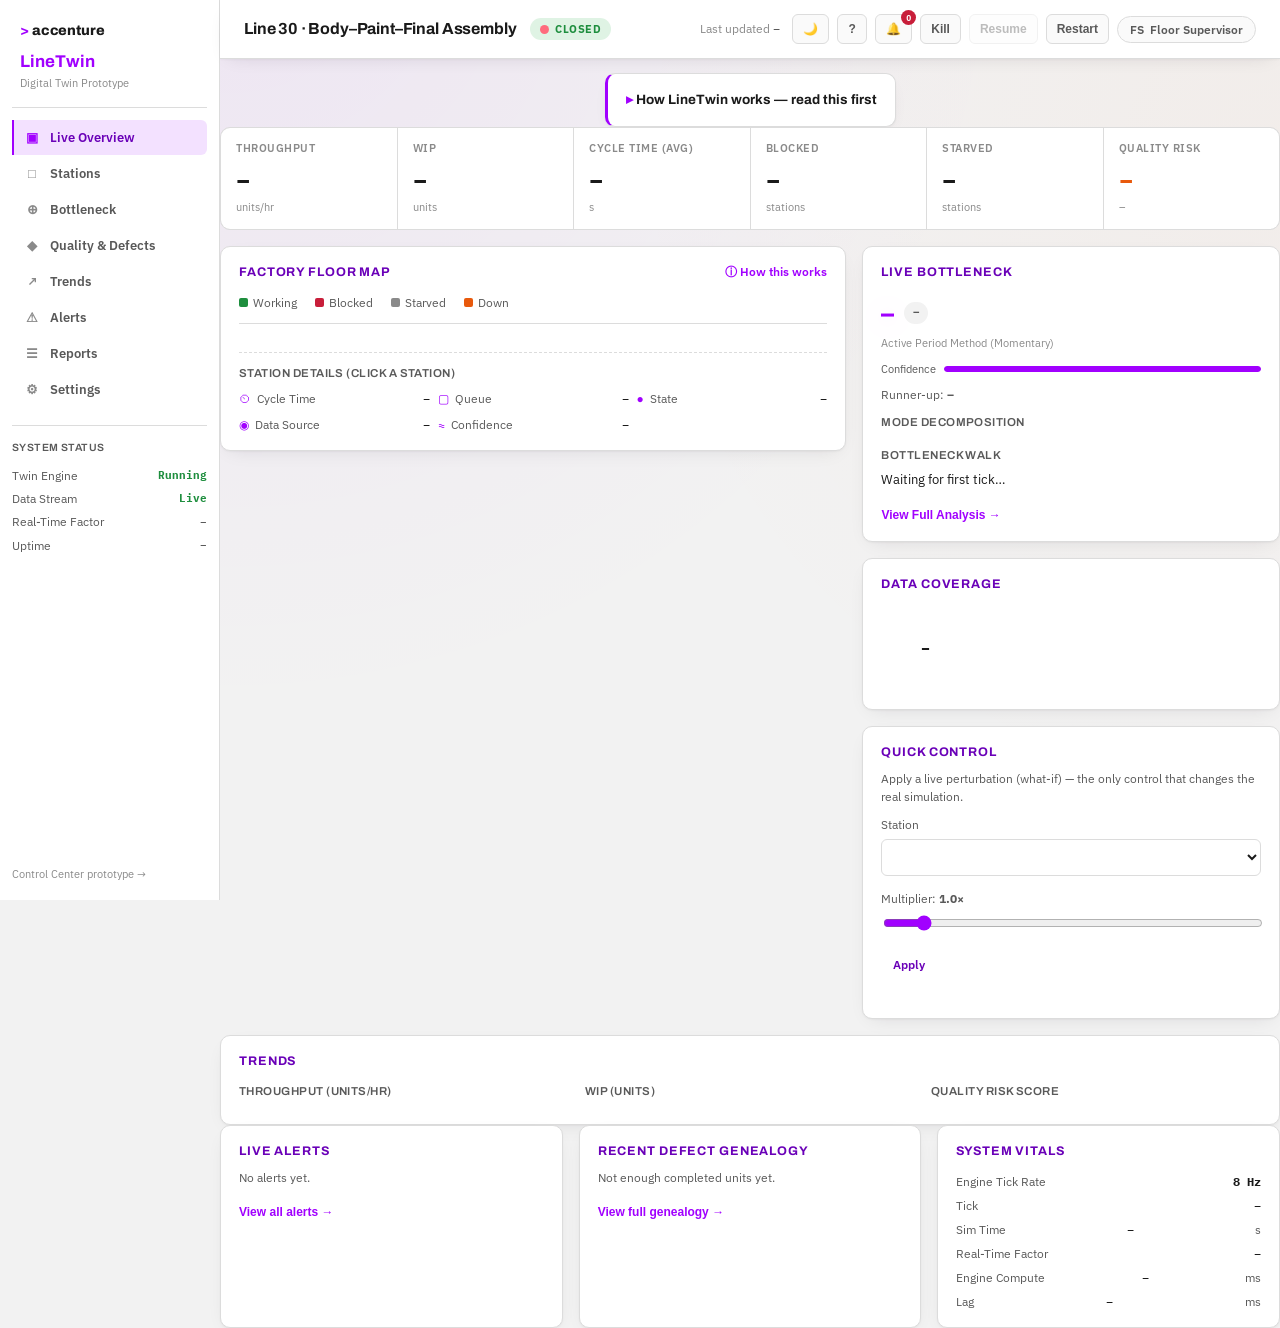
==== commit 3ed89ceb: "Fix topbar bell/role buttons, floor-map color swap, and Quick Control memory The bell and role-label" ====
--- a/web/index.html
+++ b/web/index.html
@@ -23,7 +23,7 @@
        this a browser's ordinary HTTP cache can keep serving a stale script
        after a deploy indefinitely -- confirmed during this redesign: a plain
        reload kept re-running old cached JS with no console error at all. -->
-  <link rel="stylesheet" href="styles.css?v=5">
+  <link rel="stylesheet" href="styles.css?v=6">
 </head>
 <body>
 
@@ -69,11 +69,11 @@
           <span class="tb-updated">Last updated <b id="tb-clock">–</b></span>
           <button class="tb-icon-btn" id="btn-theme" title="Switch between light and dark mode" aria-label="Toggle theme">&#9789;</button>
           <button class="tb-icon-btn" id="btn-help" title="Show the how-it-works panel" aria-label="Help">?</button>
-          <span class="tb-icon-btn tb-bell" id="tb-bell" title="Open alerts">&#128276;<span class="tb-bell-count" id="tb-bell-count" hidden>0</span></span>
+          <button class="tb-icon-btn tb-bell" id="tb-bell" title="Open alerts">&#128276;<span class="tb-bell-count" id="tb-bell-count" hidden>0</span></button>
           <button class="tb-icon-btn" id="btn-kill" title="Close the live connection on purpose, to demonstrate the dashboard freezing without the server.">Kill</button>
           <button class="tb-icon-btn" id="btn-resume" disabled title="Reconnect after Kill.">Resume</button>
           <button class="tb-icon-btn" id="btn-restart" title="Restart the simulation from tick zero with a fresh run.">Restart</button>
-          <span class="tb-role">FS &nbsp;Floor Supervisor</span>
+          <button class="tb-role" id="btn-role" title="Switch persona view — Floor Supervisor / Plant Manager / Leadership">FS &nbsp;Floor Supervisor</button>
         </div>
       </header>
 
@@ -429,6 +429,6 @@
   </div>
 
   <script src="vendor/uplot/uPlot.iife.min.js"></script>
-  <script src="app.js?v=5"></script>
+  <script src="app.js?v=6"></script>
 </body>
 </html>
--- a/web/styles.css
+++ b/web/styles.css
@@ -764,7 +764,7 @@
 }
 .tb-icon-btn:hover:not(:disabled) { background: var(--purple-soft); color: var(--purple-dark); }
 .tb-icon-btn:disabled { opacity: .4; cursor: not-allowed; }
-.tb-bell { position: relative; cursor: default; }
+.tb-bell { position: relative; }
 .tb-bell-count {
   position: absolute; top: -5px; right: -5px;
   background: var(--red); color: #fff;
@@ -774,10 +774,12 @@
   padding: 0 3px;
 }
 .tb-role {
-  font-size: 12px; font-weight: 600; color: var(--ink-soft);
+  font-family: inherit; font-size: 12px; font-weight: 600; color: var(--ink-soft);
   padding: 5px 12px; border-radius: 999px; background: var(--surface-alt);
-  border: 1px solid var(--line);
-}
+  border: 1px solid var(--line); cursor: pointer;
+  transition: background .14s ease, color .14s ease;
+}
+.tb-role:hover { background: var(--purple-soft); color: var(--purple-dark); }
 
 /* ---------- KPI row ---------- */
 
@@ -829,10 +831,18 @@
   font-family: var(--font-mono); font-size: 11px; font-weight: 700;
   border: 2px solid var(--line-strong); color: var(--ink-soft); background: var(--surface);
 }
+/* Matches the legend directly above the map, and the same semantics used
+   everywhere else in this dashboard (.station-card, .legend-swatch):
+   starved = ink-faint/grey, down = orange. REAL BUG, caught by a user
+   looking at the map next to its own legend: these two were swapped here
+   specifically, making every starved station (the dominant state on this
+   line -- see docs/DECISIONS.md's buffer-capacity findings) read as
+   "Down" at a glance, while genuinely rare Down states would have shown
+   as the muted "Starved" grey instead. */
 .fm-node[data-state="working"] .fm-circle { border-color: var(--green); color: var(--green); }
 .fm-node[data-state="blocked"] .fm-circle { border-color: var(--red); color: var(--red); background: var(--red-bg); }
-.fm-node[data-state="starved"] .fm-circle { border-color: var(--orange); color: var(--orange); background: var(--orange-bg); }
-.fm-node[data-state="down"] .fm-circle { border-color: var(--ink-faint); color: var(--ink-faint); }
+.fm-node[data-state="starved"] .fm-circle { border-color: var(--ink-faint); color: var(--ink-faint); }
+.fm-node[data-state="down"] .fm-circle { border-color: var(--orange); color: var(--orange); background: var(--orange-bg); }
 .fm-node.is-bottleneck .fm-circle { box-shadow: 0 0 0 3px var(--purple-line); }
 .fm-arrow { color: var(--ink-faint); font-size: 12px; margin: 0 1px; }
 
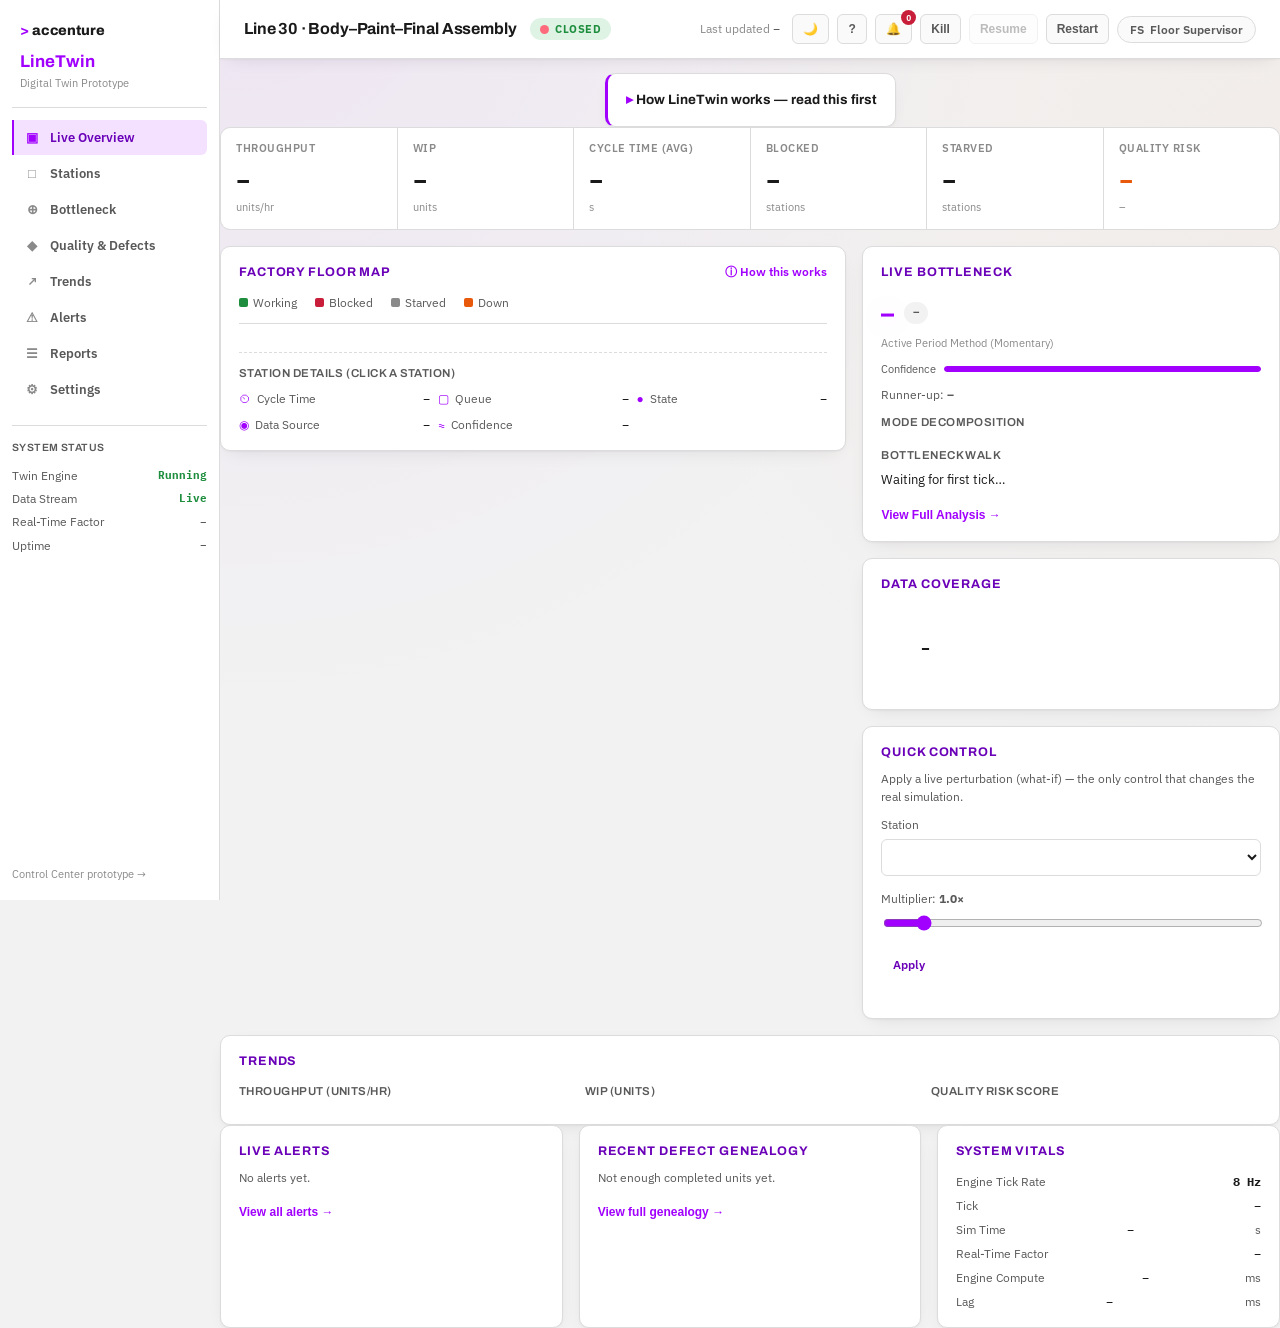
==== commit cbc4b4e5: "Fix invisible Bottleneck Frequency bars; add demo run-script .freq-bar-fill is a <span> in app.js, a" ====
--- a/web/index.html
+++ b/web/index.html
@@ -23,7 +23,7 @@
        this a browser's ordinary HTTP cache can keep serving a stale script
        after a deploy indefinitely -- confirmed during this redesign: a plain
        reload kept re-running old cached JS with no console error at all. -->
-  <link rel="stylesheet" href="styles.css?v=6">
+  <link rel="stylesheet" href="styles.css?v=7">
 </head>
 <body>
 
--- a/web/styles.css
+++ b/web/styles.css
@@ -635,7 +635,7 @@
 .freq-row { display: flex; align-items: center; gap: 8px; font-size: 12px; }
 .freq-row .freq-id { font-family: var(--font-mono); width: 34px; font-weight: 700; flex-shrink: 0; }
 .freq-row .freq-bar-track { flex: 1; background: var(--gray-bg); border-radius: 999px; height: 9px; overflow: hidden; }
-.freq-row .freq-bar-fill { background: var(--purple); height: 100%; border-radius: 999px; }
+.freq-row .freq-bar-fill { display: block; background: var(--purple); height: 100%; border-radius: 999px; }
 .freq-row .freq-pct { width: 42px; text-align: right; color: var(--ink-soft); flex-shrink: 0; font-variant-numeric: tabular-nums; }
 
 .pm-shift-note { font-size: 12px; color: var(--orange); font-weight: 600; margin: 4px 0 0; }
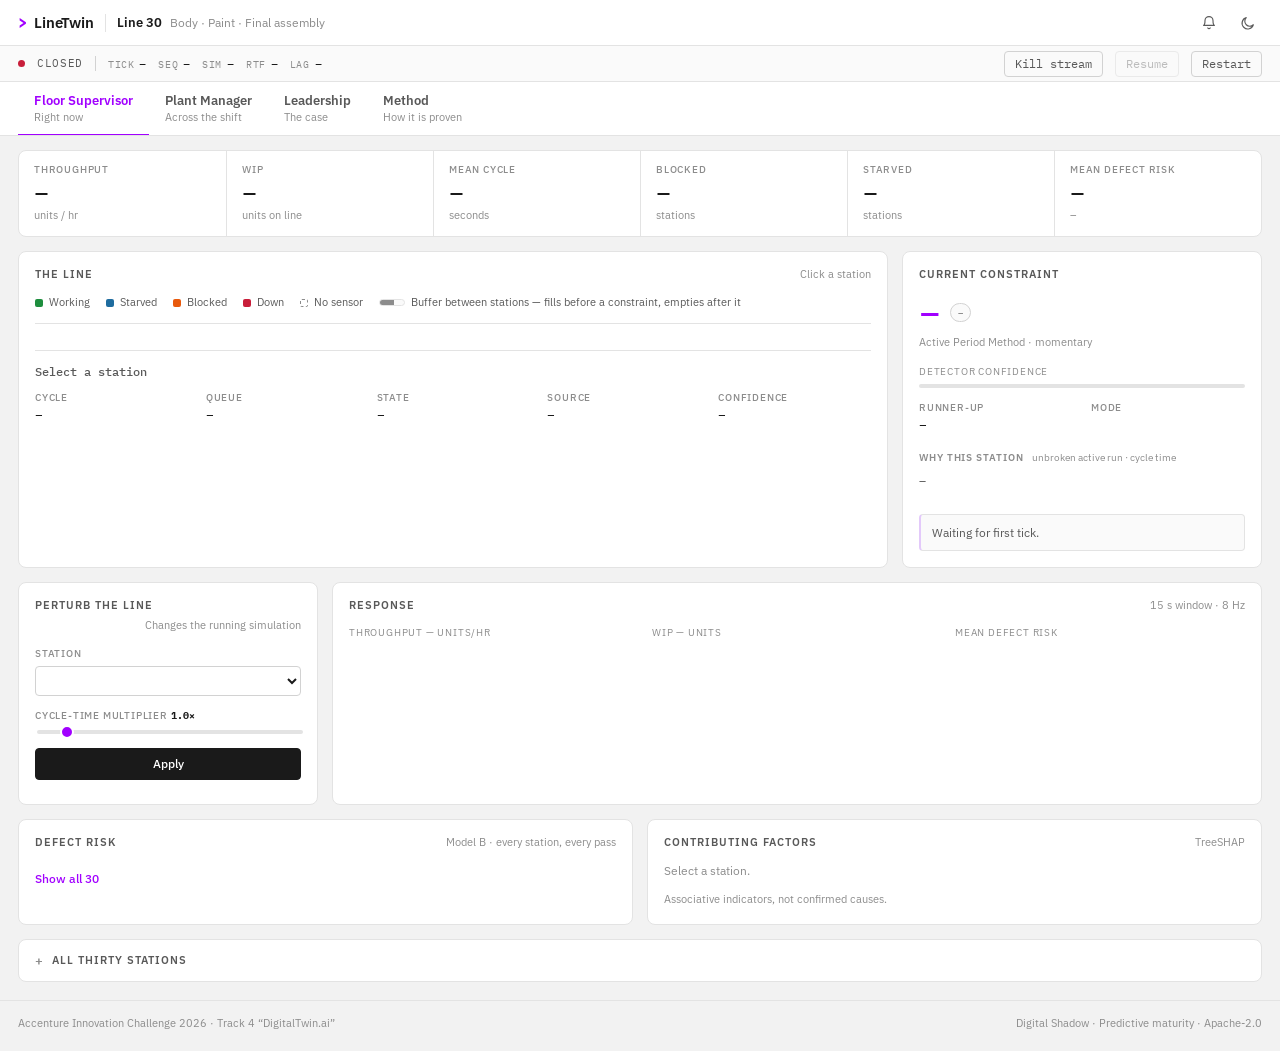
==== commit d5a45008: "Consolidate to one dashboard, and put the constraint's real evidence on the wire Schema 0.1.0 -> 0.2" ====
--- a/web/index.html
+++ b/web/index.html
@@ -3,11 +3,9 @@
 <head>
   <meta charset="utf-8">
   <meta name="viewport" content="width=device-width, initial-scale=1">
-  <title>LineTwin — Live Overview</title>
+  <title>LineTwin — Line 30 Digital Twin</title>
   <script>
     // Runs before CSS paints, so the page never flashes the wrong theme.
-    // No stored preference = follow the OS (styles.css handles that itself
-    // via prefers-color-scheme); a stored preference overrides it.
     (function () {
       try {
         var saved = localStorage.getItem("linetwin-theme");
@@ -18,417 +16,471 @@
     })();
   </script>
   <link rel="stylesheet" href="vendor/uplot/uPlot.min.css">
-  <!-- v= is a cache-buster, bumped by hand on every edit to styles.css/app.js.
-       StaticFiles has no build step / content-hashed filenames, so without
-       this a browser's ordinary HTTP cache can keep serving a stale script
-       after a deploy indefinitely -- confirmed during this redesign: a plain
-       reload kept re-running old cached JS with no console error at all. -->
-  <link rel="stylesheet" href="styles.css?v=7">
+  <!-- v= is a hand-bumped cache-buster. StaticFiles has no build step and no
+       content-hashed filenames, so without it a browser cache can serve stale
+       JS after a deploy indefinitely. -->
+  <link rel="stylesheet" href="styles.css?v=12">
 </head>
 <body>
 
-  <div class="shell">
-
-    <aside class="sidebar">
-      <div class="sb-brand">
-        <div class="sb-accenture"><span class="sb-chevron">&gt;</span>accenture</div>
-        <div class="sb-product">LineTwin</div>
-        <div class="sb-product-sub">Digital Twin Prototype</div>
-      </div>
-
-      <nav class="sb-nav">
-        <button class="sb-item is-active" data-view="view-overview"><span class="sb-ico">&#9635;</span>Live Overview</button>
-        <button class="sb-item" data-view="view-stations"><span class="sb-ico">&#9633;</span>Stations</button>
-        <button class="sb-item" data-view="view-bottleneck-page"><span class="sb-ico">&#8853;</span>Bottleneck</button>
-        <button class="sb-item" data-view="view-quality"><span class="sb-ico">&#9670;</span>Quality &amp; Defects</button>
-        <button class="sb-item" data-view="view-trends"><span class="sb-ico">&#8599;</span>Trends</button>
-        <button class="sb-item" data-view="view-alerts-page"><span class="sb-ico">&#9888;</span>Alerts</button>
-        <button class="sb-item" data-view="view-reports-page"><span class="sb-ico">&#9776;</span>Reports</button>
-        <button class="sb-item" data-view="view-settings"><span class="sb-ico">&#9881;</span>Settings</button>
-      </nav>
-
-      <div class="sb-status">
-        <h3>System Status</h3>
-        <div class="sb-status-row"><span>Twin Engine</span><b id="sb-engine-status" class="sb-ok">Running</b></div>
-        <div class="sb-status-row"><span>Data Stream</span><b id="sb-stream-status" class="sb-ok">Live</b></div>
-        <div class="sb-status-row"><span>Real-Time Factor</span><b id="sb-rtf">–</b></div>
-        <div class="sb-status-row"><span>Uptime</span><b id="sb-uptime">–</b></div>
-      </div>
-
-      <a class="sb-back" href="/control-center/">Control Center prototype &rarr;</a>
-    </aside>
-
-    <div class="main-wrap">
-
-      <header class="topbar2">
-        <div class="tb-title">
-          <h1>Line 30 &middot; Body&ndash;Paint&ndash;Final Assembly</h1>
-          <span class="tb-live-badge"><span class="lamp" id="lamp" data-state="connecting" title="Connection to the live server."></span><span id="v-readystate">connecting…</span></span>
-        </div>
-        <div class="tb-right">
-          <span class="tb-updated">Last updated <b id="tb-clock">–</b></span>
-          <button class="tb-icon-btn" id="btn-theme" title="Switch between light and dark mode" aria-label="Toggle theme">&#9789;</button>
-          <button class="tb-icon-btn" id="btn-help" title="Show the how-it-works panel" aria-label="Help">?</button>
-          <button class="tb-icon-btn tb-bell" id="tb-bell" title="Open alerts">&#128276;<span class="tb-bell-count" id="tb-bell-count" hidden>0</span></button>
-          <button class="tb-icon-btn" id="btn-kill" title="Close the live connection on purpose, to demonstrate the dashboard freezing without the server.">Kill</button>
-          <button class="tb-icon-btn" id="btn-resume" disabled title="Reconnect after Kill.">Resume</button>
-          <button class="tb-icon-btn" id="btn-restart" title="Restart the simulation from tick zero with a fresh run.">Restart</button>
-          <button class="tb-role" id="btn-role" title="Switch persona view — Floor Supervisor / Plant Manager / Leadership">FS &nbsp;Floor Supervisor</button>
-        </div>
-      </header>
-
-      <div class="intro-wrap">
-        <details class="intro-panel" id="intro-panel">
-          <summary>How LineTwin works — read this first</summary>
-          <div class="intro-body">
-            <p>
-              A <b>live simulation</b> of a 30-station vehicle assembly line (12 body · 6 paint ·
-              12 final assembly) running right now in a real Python process — nothing here is
-              pre-recorded. Every number updates 8×/second.
-            </p>
-            <ul>
-              <li><b>Bottleneck detection</b> — the Active Period Method names whichever station has
-                been continuously busy the longest (§ Bottleneck).</li>
-              <li><b>Defect-risk scoring</b> — a trained model scores every station's risk right now
-                from live queue pressure and cycle-time signals (§ Quality &amp; Defects).</li>
-              <li><b>Sensor-gap inference</b> — 8 of 30 stations have no sensor. Their values are
-                solved live from a graph equation over their neighbours and tagged
-                <i>inferred — N%</i>, never shown as if measured (§ Data Coverage).</li>
-              <li><b>Rolling-horizon prediction</b> — every second the server forks the line's
-                current state and fast-forwards ~30 simulated minutes to forecast where the
-                bottleneck is headed (§ Trends).</li>
-              <li><b>Defect genealogy</b> — tracing a flagged defect back to its likely origin
-                station, transfer-delay realigned (§ Quality &amp; Defects).</li>
-            </ul>
-            <p class="intro-try">
-              <b>Try this →</b> in the Quick Control panel, pick a station and a cycle-time
-              multiplier, then Apply. Watch the Bottleneck panel, charts, and Alerts respond within
-              a couple of seconds.
-            </p>
-          </div>
-        </details>
-      </div>
-
-      <main>
-
-      <!-- ================= Live Overview ================= -->
-      <section class="view" id="view-overview">
-
-        <div class="kpi-row">
-          <div class="kpi"><span class="kpi-label">Throughput</span><span class="kpi-value" id="kpi-throughput">–</span><span class="kpi-unit">units/hr</span></div>
-          <div class="kpi"><span class="kpi-label">WIP</span><span class="kpi-value" id="kpi-wip">–</span><span class="kpi-unit">units</span></div>
-          <div class="kpi"><span class="kpi-label">Cycle Time (Avg)</span><span class="kpi-value" id="kpi-cycle">–</span><span class="kpi-unit">s</span></div>
-          <div class="kpi"><span class="kpi-label">Blocked</span><span class="kpi-value" id="kpi-blocked">–</span><span class="kpi-unit">stations</span></div>
-          <div class="kpi"><span class="kpi-label">Starved</span><span class="kpi-value" id="kpi-starved">–</span><span class="kpi-unit">stations</span></div>
-          <div class="kpi kpi-risk"><span class="kpi-label">Quality Risk</span><span class="kpi-value" id="kpi-risk">–</span><span class="kpi-unit" id="kpi-risk-tag">–</span></div>
-        </div>
-
-        <div class="overview-grid">
-          <div class="panel map-panel">
-            <div class="panel-head">
-              <h2>Factory Floor Map</h2>
-              <details class="how-it-works">
-                <summary>How this works</summary>
-                <ul>
-                  <li>All 30 stations, grouped by zone, colored by live state.</li>
-                  <li>Click a station for detail below the map.</li>
-                </ul>
-              </details>
-            </div>
-            <div class="station-legend">
-              <span class="legend-item"><span class="legend-swatch" data-state="working"></span>Working</span>
-              <span class="legend-item"><span class="legend-swatch" data-state="blocked"></span>Blocked</span>
-              <span class="legend-item"><span class="legend-swatch" data-state="starved"></span>Starved</span>
-              <span class="legend-item"><span class="legend-swatch" data-state="down"></span>Down</span>
-            </div>
-            <div id="floor-map" class="floor-map"></div>
-            <div class="station-detail-bar" id="station-detail-bar">
-              <h3>Station Details (click a station)</h3>
-              <div class="sdb-grid">
-                <div><span class="sdb-ico">&#9202;</span>Cycle Time <b id="sd-cycle">–</b></div>
-                <div><span class="sdb-ico">&#9634;</span>Queue <b id="sd-queue">–</b></div>
-                <div><span class="sdb-ico">&#9679;</span>State <b id="sd-state">–</b></div>
-                <div><span class="sdb-ico">&#9673;</span>Data Source <b id="sd-source">–</b></div>
-                <div><span class="sdb-ico">&#8776;</span>Confidence <b id="sd-confidence">–</b></div>
-              </div>
-            </div>
-          </div>
-
-          <div class="overview-right">
-            <div class="panel bottleneck-panel">
-              <div class="panel-head"><h2>Live Bottleneck</h2></div>
-              <div class="bn-station-row">
-                <span class="bn-station" id="bn-station">–</span>
-                <span class="pill" id="bn-confidence">–</span>
-              </div>
-              <div class="bn-sub">Active Period Method (Momentary)</div>
-              <div class="bn-confidence-row">
-                <span class="bn-conf-label">Confidence</span>
-                <div class="bn-conf-track"><div class="bn-conf-fill" id="bn-conf-fill"></div></div>
-              </div>
-              <div class="bn-runnerup-row">Runner-up: <b id="bn-runnerup">–</b></div>
-              <h3>Mode Decomposition</h3>
-              <div class="bn-mode" id="bn-mode"></div>
-              <h3>Bottleneck Walk</h3>
-              <p class="bn-explanation" id="bn-explanation">Waiting for first tick…</p>
-              <button class="btn-link" data-goto="view-bottleneck-page">View Full Analysis &rarr;</button>
-            </div>
-
-            <div class="panel coverage-panel">
-              <div class="panel-head"><h2>Data Coverage</h2></div>
-              <div class="coverage-row">
-                <div class="coverage-donut" id="coverage-donut"><div class="coverage-donut-center"><b id="coverage-pct">–</b></div></div>
-                <ul class="coverage-legend" id="coverage-legend"></ul>
-              </div>
-            </div>
-
-            <div class="panel control-panel">
-              <div class="panel-head"><h2>Quick Control</h2></div>
-              <p class="panel-sub">Apply a live perturbation (what-if) — the only control that changes the real simulation.</p>
-              <div class="control-row">
-                <label for="ctl-station">Station</label>
-                <select id="ctl-station"></select>
-              </div>
-              <div class="control-row">
-                <label for="ctl-mult">Multiplier: <b id="ctl-mult-val">1.0×</b></label>
-                <input type="range" id="ctl-mult" min="0.1" max="10" step="0.1" value="1.0">
-              </div>
-              <button id="ctl-apply" class="btn btn-primary">Apply</button>
-              <p class="control-ack" id="ctl-ack"></p>
-              <div id="ctl-narration" class="narration" hidden></div>
-            </div>
-          </div>
-        </div>
-
-        <div class="panel charts-panel">
-          <div class="panel-head"><h2>Trends</h2></div>
-          <div class="chart-row-3">
-            <div class="chart-box"><h3>Throughput (units/hr)</h3><div id="chart-throughput"></div></div>
-            <div class="chart-box"><h3>WIP (units)</h3><div id="chart-wip"></div></div>
-            <div class="chart-box"><h3>Quality Risk Score</h3><div id="chart-risk"></div></div>
-          </div>
-        </div>
-
-        <div class="bottom-row">
-          <div class="panel">
-            <div class="panel-head"><h2>Live Alerts</h2></div>
-            <div id="alerts-list-compact" class="alert-list alert-list-compact">
-              <p class="panel-sub">No alerts yet.</p>
-            </div>
-            <button class="btn-link" data-goto="view-alerts-page">View all alerts &rarr;</button>
-          </div>
-          <div class="panel">
-            <div class="panel-head"><h2>Recent Defect Genealogy</h2></div>
-            <div id="genealogy-compact" class="genealogy-compact">
-              <p class="panel-sub">Not enough completed units yet.</p>
-            </div>
-            <button class="btn-link" data-goto="view-quality">View full genealogy &rarr;</button>
-          </div>
-          <div class="panel">
-            <div class="panel-head"><h2>System Vitals</h2></div>
-            <div class="vitals-list">
-              <div class="v-row"><span>Engine Tick Rate</span><b>8 Hz</b></div>
-              <div class="v-row"><span>Tick</span><b id="v-tick">–</b></div>
-              <div class="v-row"><span>Sim Time</span><b id="v-simtime">–</b> s</div>
-              <div class="v-row"><span>Real-Time Factor</span><b id="v-rtf">–</b></div>
-              <div class="v-row"><span>Engine Compute</span><b id="v-compute">–</b> ms</div>
-              <div class="v-row"><span>Lag</span><b id="v-lag">–</b> ms</div>
-            </div>
-          </div>
-        </div>
-
-      </section>
-
-      <!-- ================= Stations ================= -->
-      <section class="view" id="view-stations" hidden>
-        <div class="panel">
-          <div class="panel-head"><h2>All Stations</h2></div>
-          <div class="station-legend">
-            <span class="legend-item"><span class="legend-swatch" data-state="working"></span>Working</span>
-            <span class="legend-item"><span class="legend-swatch" data-state="starved"></span>Starved — waiting on the station before it</span>
-            <span class="legend-item"><span class="legend-swatch" data-state="blocked"></span>Blocked — can't hand off to the station after it</span>
-            <span class="legend-item"><span class="legend-swatch" data-state="down"></span>Down / repair / setup</span>
-            <span class="legend-item"><span class="confidence-pill" data-source="observed">observed</span>real sensor reading</span>
-            <span class="legend-item"><span class="confidence-pill" data-source="inferred">inferred — N%</span>estimated; N% traces to real sensor evidence</span>
+<svg width="0" height="0" class="sprite" aria-hidden="true" focusable="false">
+  <defs>
+    <g id="i-sun"><circle cx="12" cy="12" r="4.2"/><path d="M12 2.2v2.4M12 19.4v2.4M2.2 12h2.4M19.4 12h2.4M5.1 5.1l1.7 1.7M17.2 17.2l1.7 1.7M18.9 5.1l-1.7 1.7M6.8 17.2l-1.7 1.7"/></g>
+    <g id="i-moon"><path d="M20 14.6A8.6 8.6 0 1 1 9.4 4a6.7 6.7 0 0 0 10.6 10.6z"/></g>
+    <g id="i-bell"><path d="M18 8.4A6 6 0 0 0 6 8.4c0 6.2-2.1 7.2-2.1 7.2h16.2S18 14.6 18 8.4"/><path d="M10.2 19.4a2.1 2.1 0 0 0 3.6 0"/></g>
+    <g id="i-close"><path d="M18.2 5.8 5.8 18.2M5.8 5.8l12.4 12.4"/></g>
+  </defs>
+</svg>
+
+<div class="app">
+
+  <!-- ================= Masthead ================= -->
+  <header class="masthead">
+    <div class="mh-left">
+      <span class="mh-brand">
+        <span class="mh-mark" aria-hidden="true">&gt;</span>
+        <span class="mh-name">LineTwin</span>
+      </span>
+      <span class="mh-rule"></span>
+      <span class="mh-context"><b>Line 30</b><span>Body &middot; Paint &middot; Final assembly</span></span>
+    </div>
+    <div class="mh-right">
+      <button class="ibtn" id="tb-bell" title="Alerts" aria-label="Alerts">
+        <svg class="ico" viewBox="0 0 24 24"><use href="#i-bell"/></svg>
+        <span class="ibtn-count" id="tb-bell-count" hidden>0</span>
+      </button>
+      <button class="ibtn" id="btn-theme" title="Light / dark" aria-label="Toggle theme">
+        <svg class="ico" viewBox="0 0 24 24"><use href="#i-moon"/></svg>
+      </button>
+    </div>
+  </header>
+
+  <!-- ================= Live-proof strip =================
+       Every falsifiability signal in one band, on every tab, above the
+       fold. A recorded demo cannot scroll — so the evidence that this is
+       a running process, and the controls that disprove it, live here.
+       ==================================================== -->
+  <div class="proof" id="proof-strip">
+    <div class="proof-left">
+      <span class="lamp" id="lamp" data-state="connecting"></span>
+      <span class="proof-state" id="v-readystate">connecting</span>
+      <span class="proof-rule"></span>
+      <span class="pv"><i>tick</i><b id="v-tick">–</b></span>
+      <span class="pv"><i>seq</i><b id="v-seq">–</b></span>
+      <span class="pv"><i>sim</i><b id="v-simtime">–</b></span>
+      <span class="pv"><i>rtf</i><b id="v-rtf">–</b></span>
+      <span class="pv"><i>lag</i><b id="v-lag">–</b></span>
+    </div>
+    <div class="proof-right">
+      <button class="tbtn" id="btn-kill" title="Close the live connection to show the dashboard freeze without the server.">Kill stream</button>
+      <button class="tbtn" id="btn-resume" disabled>Resume</button>
+      <button class="tbtn" id="btn-restart" title="Restart from tick zero with a fresh run.">Restart</button>
+    </div>
+  </div>
+  <p class="proof-frozen" id="proof-frozen" hidden>Stream closed. Every value below is frozen at its last received tick.</p>
+
+  <!-- ================= Persona tabs ================= -->
+  <nav class="personas" role="tablist" aria-label="Stakeholder views">
+    <button class="persona is-active" data-view="view-floor" role="tab" aria-selected="true">
+      <span class="p-role">Floor Supervisor</span><span class="p-need">Right now</span>
+    </button>
+    <button class="persona" data-view="view-plant" role="tab" aria-selected="false">
+      <span class="p-role">Plant Manager</span><span class="p-need">Across the shift</span>
+    </button>
+    <button class="persona" data-view="view-leadership" role="tab" aria-selected="false">
+      <span class="p-role">Leadership</span><span class="p-need">The case</span>
+    </button>
+    <button class="persona" data-view="view-method" role="tab" aria-selected="false">
+      <span class="p-role">Method</span><span class="p-need">How it is proven</span>
+    </button>
+  </nav>
+
+  <main class="canvas">
+
+    <!-- ============================================================
+         FLOOR SUPERVISOR — ordered as the causal loop:
+         see the line, understand the verdict, change it, watch it respond.
+         ============================================================ -->
+    <section class="view" id="view-floor" role="tabpanel">
+
+      <div class="metrics">
+        <div class="metric"><span class="m-label">Throughput</span><span class="m-value" id="kpi-throughput">–</span><span class="m-unit">units / hr</span></div>
+        <div class="metric"><span class="m-label">WIP</span><span class="m-value" id="kpi-wip">–</span><span class="m-unit">units on line</span></div>
+        <div class="metric"><span class="m-label">Mean cycle</span><span class="m-value" id="kpi-cycle">–</span><span class="m-unit">seconds</span></div>
+        <div class="metric"><span class="m-label">Blocked</span><span class="m-value" id="kpi-blocked">–</span><span class="m-unit" id="kpi-blocked-unit">stations</span></div>
+        <div class="metric"><span class="m-label">Starved</span><span class="m-value" id="kpi-starved">–</span><span class="m-unit">stations</span></div>
+        <div class="metric" id="metric-risk"><span class="m-label">Mean defect risk</span><span class="m-value" id="kpi-risk">–</span><span class="m-unit" id="kpi-risk-tag">–</span></div>
+      </div>
+
+      <div class="grid grid-map">
+
+        <section class="card" id="panel-line">
+          <header class="card-head">
+            <h2>The line</h2>
+            <span class="head-note">Click a station</span>
+          </header>
+
+          <div class="legend">
+            <span class="lg"><i class="sw" data-state="working"></i>Working</span>
+            <span class="lg"><i class="sw" data-state="starved"></i>Starved</span>
+            <span class="lg"><i class="sw" data-state="blocked"></i>Blocked</span>
+            <span class="lg"><i class="sw" data-state="down"></i>Down</span>
+            <span class="lg"><i class="sw sw-dark"></i>No sensor</span>
+            <span class="lg"><i class="sw-buf"><i></i></i>Buffer between stations &mdash; fills before a constraint, empties after it</span>
+          </div>
+
+          <div id="floor-map" class="floor-map"></div>
+
+          <div class="station-detail" id="station-detail-bar">
+            <h3>Select a station</h3>
+            <dl class="kv kv-5">
+              <div><dt>Cycle</dt><dd id="sd-cycle">–</dd></div>
+              <div><dt>Queue</dt><dd id="sd-queue">–</dd></div>
+              <div><dt>State</dt><dd id="sd-state">–</dd></div>
+              <div><dt>Source</dt><dd id="sd-source">–</dd></div>
+              <div><dt>Confidence</dt><dd id="sd-confidence">–</dd></div>
+            </dl>
+          </div>
+        </section>
+
+        <section class="card" id="panel-constraint">
+          <header class="card-head">
+            <h2>Current constraint</h2>
+          </header>
+
+          <div class="bn-hero">
+            <span class="bn-station" id="bn-station">–</span>
+            <span class="tag" id="bn-confidence" data-level="none">–</span>
+          </div>
+          <p class="bn-method">Active Period Method &middot; momentary</p>
+
+          <div class="meter">
+            <span class="meter-label">Detector confidence</span>
+            <span class="meter-track"><span class="meter-fill" id="bn-conf-fill"></span></span>
+          </div>
+
+          <dl class="kv kv-2 kv-tight">
+            <div><dt>Runner-up</dt><dd id="bn-runnerup">–</dd></div>
+            <div><dt>Mode</dt><dd class="mode" id="bn-mode"></dd></div>
+          </dl>
+
+          <!-- The evidence for the verdict, not just the verdict. The
+               constraint is rarely the slowest station, which is the first
+               thing anyone asks; this answers it from the live payload. -->
+          <h3 class="mini-h">Why this station <span class="mini-sub">unbroken active run &middot; cycle time</span></h3>
+          <p class="ev-note" id="ev-note">–</p>
+          <div class="ev-list" id="ev-list"></div>
+
+          <p class="bn-explanation" id="bn-explanation">Waiting for first tick.</p>
+        </section>
+      </div>
+
+      <div class="grid grid-1-2">
+
+        <section class="card" id="panel-perturb">
+          <header class="card-head">
+            <h2>Perturb the line</h2>
+            <span class="head-note">Changes the running simulation</span>
+          </header>
+
+          <div class="field">
+            <label for="ctl-station">Station</label>
+            <select id="ctl-station"></select>
+          </div>
+          <div class="field">
+            <label for="ctl-mult">Cycle-time multiplier <b id="ctl-mult-val">1.0&times;</b></label>
+            <input type="range" id="ctl-mult" min="0.1" max="10" step="0.1" value="1.0">
+          </div>
+          <button id="ctl-apply" class="btn-primary">Apply</button>
+          <p class="ack" id="ctl-ack"></p>
+          <div id="ctl-narration" class="narration-wrap" hidden></div>
+        </section>
+
+        <section class="card" id="panel-trend">
+          <header class="card-head">
+            <h2>Response</h2>
+            <span class="head-note">15 s window &middot; 8 Hz</span>
+          </header>
+          <div class="charts charts-3">
+            <figure class="chart"><figcaption>Throughput &mdash; units/hr</figcaption><div id="chart-throughput"></div></figure>
+            <figure class="chart"><figcaption>WIP &mdash; units</figcaption><div id="chart-wip"></div></figure>
+            <figure class="chart"><figcaption>Mean defect risk</figcaption><div id="chart-risk"></div></figure>
+          </div>
+        </section>
+      </div>
+
+      <div class="grid grid-2">
+
+        <section class="card" id="panel-risk">
+          <header class="card-head">
+            <h2>Defect risk</h2>
+            <span class="head-note">Model B &middot; every station, every pass</span>
+          </header>
+          <div class="risk-list" id="risk-list"></div>
+          <button class="link" id="risk-expand">Show all 30</button>
+        </section>
+
+        <section class="card" id="panel-drivers">
+          <header class="card-head">
+            <h2 id="explain-title">Contributing factors</h2>
+            <span class="head-note">TreeSHAP</span>
+          </header>
+          <div id="explain-body" class="explain-body">
+            <p class="empty">Select a station.</p>
+          </div>
+          <p class="footnote">Associative indicators, not confirmed causes.</p>
+        </section>
+      </div>
+
+      <details class="disclosure">
+        <summary>All thirty stations</summary>
+        <div class="disclosure-body">
+          <div class="legend legend-tight">
+            <span class="lg"><i class="tag" data-source="observed">observed</i>real sensor reading</span>
+            <span class="lg"><i class="tag" data-source="inferred">inferred — N%</i>N% traces to real sensor evidence</span>
           </div>
           <div id="zones"></div>
         </div>
-      </section>
-
-      <!-- ================= Bottleneck (full page) ================= -->
-      <section class="view" id="view-bottleneck-page" hidden>
-        <div class="panel view-requirement">
-          <p>Answers: <b>real-time bottleneck detection</b> — which station is the constraint, how sure the detector is, and why.</p>
-        </div>
-        <div class="panel">
-          <div class="panel-head">
-            <h2>How this works</h2>
-          </div>
-          <ul class="bp-explain-list">
-            <li><b>Active Period Method</b> — every station tracks how long it's been continuously
-              "active" (working, or stopped for a reason that isn't its own fault). The longest
-              current active streak is the bottleneck.</li>
-            <li>Benchmarked against 5 alternatives across <b>three distinct engineered-bottleneck
-              scenarios</b> — active-period methods generalize best overall (90% top-1 across all
-              three), which is why this family is deployed, even though on any single scenario a
-              different comparison method can occasionally edge it out
-              (<code>docs/phases/detector_comparison_multiscenario.csv</code>). The live rule is a
-              momentary variant of that family, not a byte-for-byte replay of the offline benchmark.</li>
-            <li><b>Confidence</b> — <i>provisional</i>: the gap over the runner-up isn't yet
-              statistically clear. <i>established</i>: it is. Shown as a caveat, never used to
-              suppress or delay detection.</li>
-          </ul>
-        </div>
-        <div class="panel">
-          <div class="panel-head"><h2>Cycle Time by Station</h2></div>
-          <div id="bp-cycle-chart" class="rank-list"></div>
-        </div>
-        <div class="panel">
-          <div class="panel-head"><h2>Current vs. Rolling-Horizon Forecast</h2></div>
-          <p class="panel-sub">The server forks live state and fast-forwards ~30 simulated minutes once a second.</p>
-          <div id="bp-predict-compare"></div>
+      </details>
+
+    </section>
+
+    <!-- ============================================================
+         PLANT MANAGER
+         ============================================================ -->
+    <section class="view" id="view-plant" hidden role="tabpanel">
+
+      <div class="grid grid-2">
+        <section class="card" id="panel-frequency">
+          <header class="card-head">
+            <h2>Constraint residency</h2>
+            <span class="head-note">Share of observed ticks, this session</span>
+          </header>
+          <div id="pm-frequency" class="bars"></div>
+        </section>
+
+        <section class="card" id="panel-forecast">
+          <header class="card-head">
+            <h2>Forecast</h2>
+            <span class="head-note">~30 sim-min lookahead, refreshed 1 Hz</span>
+          </header>
+          <div class="bn-hero bn-hero-sm">
+            <span class="bn-station" id="pm-predicted-station">–</span>
+          </div>
+          <p class="bn-explanation" id="pm-predicted-explanation">Waiting for first forecast.</p>
+          <p class="callout" id="pm-shift-note"></p>
+          <div id="bp-predict-compare" class="compare"></div>
+        </section>
+      </div>
+
+      <section class="card">
+        <header class="card-head">
+          <h2>Shift trend</h2>
+          <span class="head-note">Longer window, same stream</span>
+        </header>
+        <div class="charts charts-2">
+          <figure class="chart"><figcaption>Throughput &mdash; units/hr</figcaption><div id="pm-chart-throughput"></div></figure>
+          <figure class="chart"><figcaption>WIP &mdash; units</figcaption><div id="pm-chart-wip"></div></figure>
         </div>
       </section>
 
-      <!-- ================= Quality & Defects ================= -->
-      <section class="view" id="view-quality" hidden>
-        <div class="panel view-requirement">
-          <p>Answers: <b>which station is most likely to produce a defect right now, and why</b> — plus tracing a flagged unit back to its likely origin.</p>
+      <section class="card">
+        <header class="card-head">
+          <h2>Constraint movements</h2>
+          <span class="head-note">Logged with the tick it changed at</span>
+        </header>
+        <div id="pm-timeline" class="timeline"></div>
+      </section>
+
+      <div class="grid grid-2">
+        <section class="card">
+          <header class="card-head">
+            <h2>Units worth tracing</h2>
+            <span class="head-note">Ranked by peak cycle-time anomaly on their own path</span>
+          </header>
+          <div class="bars" id="rc-candidates"></div>
+        </section>
+
+        <section class="card" id="rc-flow-panel" hidden>
+          <header class="card-head">
+            <h2>Genealogy &mdash; unit <span id="rc-unit-id">–</span></h2>
+            <span class="head-note">Transfer-delay realigned</span>
+          </header>
+          <div class="rc-flow" id="rc-flow"></div>
+          <dl class="kv kv-2">
+            <div><dt>Likely origin</dt><dd id="rc-origin">–</dd></div>
+            <div><dt>Confidence</dt><dd id="rc-confidence">–</dd></div>
+            <div><dt>Units affected</dt><dd id="rc-affected">–</dd></div>
+            <div><dt>Realigned time</dt><dd id="rc-realigned">–</dd></div>
+          </dl>
+          <p class="footnote">A calibrated signal from cycle-time deviation, not causal certainty.</p>
+        </section>
+      </div>
+
+    </section>
+
+    <!-- ============================================================
+         LEADERSHIP
+         ============================================================ -->
+    <section class="view" id="view-leadership" hidden role="tabpanel">
+
+      <div class="grid grid-2">
+        <section class="card" id="panel-coverage">
+          <header class="card-head">
+            <h2>Sensor coverage</h2>
+            <span class="head-note">Fixed by the retrofit, not per tick</span>
+          </header>
+          <div class="coverage">
+            <div class="donut" id="coverage-donut"><div class="donut-hole"><b id="coverage-pct">–</b><span>wired</span></div></div>
+            <ul class="donut-legend" id="coverage-legend"></ul>
+          </div>
+          <dl class="kv kv-3">
+            <div><dt>Stations</dt><dd id="ld-station-count">–</dd></div>
+            <div><dt>Instrumented</dt><dd id="ld-instrumented-count">–</dd></div>
+            <div><dt>Dark</dt><dd id="ld-dark-count">–</dd></div>
+          </dl>
+        </section>
+
+        <section class="card" id="panel-roi">
+          <header class="card-head">
+            <h2>Risk exposure</h2>
+            <span class="head-note">Estimate, not an audited saving</span>
+          </header>
+          <div class="formula">
+            <code>units_at_risk = mean(defect_risk) &times; qc_lag_units</code>
+            <code>dollars = units_at_risk &times; rework_cost_delta</code>
+          </div>
+          <dl class="kv kv-2 kv-lg">
+            <div><dt>Mean defect risk</dt><dd id="ld-mean-risk">–</dd></div>
+            <div><dt>QC lag</dt><dd id="ld-qc-lag">–</dd></div>
+            <div><dt>Units at risk</dt><dd id="ld-units-at-risk">–</dd></div>
+            <div><dt>Rework exposed</dt><dd id="ld-dollars">–</dd></div>
+          </dl>
+          <p class="footnote">Constants in <code>src/twin/economics.py</code>, each stamped <i>synthetic — uncalibrated</i>.</p>
+        </section>
+      </div>
+
+      <section class="card" id="panel-placement">
+        <header class="card-head">
+          <h2>Next sensors to fit</h2>
+          <span class="head-note">Greedy submodular placement &middot; 1&minus;1/e guarantee</span>
+        </header>
+        <div class="field field-inline">
+          <label for="ld-budget">Budget this window</label>
+          <input type="range" id="ld-budget" min="1" max="8" step="1" value="3">
+          <b id="ld-budget-val">3</b>
         </div>
-        <div class="panel">
-          <div class="panel-head"><h2>Stations by Live Defect Risk</h2></div>
-          <div class="risk-list" id="risk-list"></div>
-        </div>
-        <div class="panel">
-          <div class="panel-head"><h2 id="explain-title">Selected station — contributing factors</h2></div>
-          <div id="explain-body" class="explain-body">
-            <p class="panel-sub">Select a station above to see its top risk drivers.</p>
-          </div>
-          <div class="explain-note">Prediction drivers are associative indicators, not confirmed causes.</div>
-        </div>
-        <div class="panel">
-          <div class="panel-head"><h2>Flagged Units — Highest Cycle-Time Anomaly</h2></div>
-          <p class="panel-sub">Not a claim these are defective — a ranked worklist of what's worth tracing.</p>
-          <div class="rank-list" id="rc-candidates"></div>
-        </div>
-        <div class="panel" id="rc-flow-panel" hidden>
-          <div class="panel-head"><h2>Trace — Unit <span id="rc-unit-id">–</span></h2></div>
-          <div class="rc-flow" id="rc-flow"></div>
-          <dl class="sd-grid">
-            <dt>Likely origin</dt><dd id="rc-origin">–</dd>
-            <dt>Confidence</dt><dd id="rc-confidence">–</dd>
-            <dt>Affected units</dt><dd id="rc-affected">–</dd>
-            <dt>Realigned origin time</dt><dd id="rc-realigned">–</dd>
-          </dl>
-          <p class="explain-note">Confidence is a continuous, calibrated signal from cycle-time deviation — not a claim of causal certainty.</p>
+        <div id="ld-recommend" class="bars"></div>
+      </section>
+
+      <section class="card">
+        <header class="card-head">
+          <h2>Measured, not projected</h2>
+        </header>
+        <div class="proof-grid">
+          <div class="proof-cell"><span class="proof-n">164</span><span class="proof-t">tests passing, CI on Ubuntu and Windows</span></div>
+          <div class="proof-cell"><span class="proof-n">90.0%</span><span class="proof-t">detector top-1 across three engineered-bottleneck scenarios</span></div>
+          <div class="proof-cell"><span class="proof-n">+18.6%</span><span class="proof-t">Model B PR-AUC lift over best single feature, unseen config</span></div>
+          <div class="proof-cell"><span class="proof-n">22 / 30</span><span class="proof-t">stations wired; both graph identities hold numerically</span></div>
         </div>
       </section>
 
-      <!-- ================= Trends (Plant Manager) ================= -->
-      <section class="view" id="view-trends" hidden>
-        <div class="panel view-requirement">
-          <p>Answers: <b>three personas need different views over one model</b> — a plant manager
-            watches trends and shifts across a shift, not a single tick.</p>
+    </section>
+
+    <!-- ============================================================
+         METHOD
+         ============================================================ -->
+    <section class="view" id="view-method" hidden role="tabpanel">
+
+      <div class="grid grid-2">
+        <section class="card">
+          <header class="card-head"><h2>Mechanisms</h2></header>
+          <ol class="mech">
+            <li><b>Bottleneck detection.</b> Active Period Method — longest continuous active run wins.
+              A breakdown does not end an active period. Benchmarked over 30 scenario&times;seed trials:
+              Busy Ratio 93.3%, Active Period 90.0%. Reported as measured, not ranked to flatter the
+              deployed method.</li>
+            <li><b>Defect risk.</b> Monotone gradient boosting, isotonic-calibrated, reported at its own
+              tuned operating point.</li>
+            <li><b>Sensor-gap inference.</b> Eight dark stations solved from a graph equation over their
+              neighbours, tagged <i>inferred — N%</i> where N is an exact partition of unity.</li>
+            <li><b>Rolling horizon.</b> Live state forked and fast-forwarded ~30 sim-minutes, once a second.</li>
+            <li><b>Genealogy.</b> Per-unit event log walked backward from inspection, realigned by
+              cumulative transfer delay.</li>
+          </ol>
+        </section>
+
+        <section class="card">
+          <header class="card-head"><h2>Classification</h2></header>
+          <dl class="kv kv-stack">
+            <div><dt>Kritzinger et al. 2018</dt><dd>Digital <b>Shadow</b> — one-way data flow, no write-back.</dd></div>
+            <div><dt>Grieves &amp; Vickers 2017</dt><dd>Digital Twin <b>Prototype</b> — exists before any physical instance.</dd></div>
+            <div><dt>Villegas et al. 2025</dt><dd><b>Predictive</b> maturity — one step short of prescriptive.</dd></div>
+          </dl>
+          <p class="footnote">It does not write back to anything, so it is not a full Digital Twin. Calling it one would be the easy claim and the wrong one.</p>
+        </section>
+      </div>
+
+      <section class="card">
+        <header class="card-head">
+          <h2>Model B</h2>
+          <span class="head-note">Line config E &mdash; never trained on</span>
+        </header>
+        <div class="metrics metrics-sm">
+          <div class="metric"><span class="m-label">PR-AUC</span><span class="m-value">0.047</span><span class="m-unit">vs 0.008 no-skill</span></div>
+          <div class="metric"><span class="m-label">Over no-skill</span><span class="m-value">5.7&times;</span><span class="m-unit">precision-recall</span></div>
+          <div class="metric"><span class="m-label">ROC-AUC</span><span class="m-value">0.841</span><span class="m-unit">ranking quality</span></div>
+          <div class="metric"><span class="m-label">Over baseline</span><span class="m-value">+18.6%</span><span class="m-unit">vs cycle_time_z alone</span></div>
         </div>
-        <div class="panel">
-          <h2>Bottleneck frequency this session</h2>
-          <p class="panel-sub">Share of observed ticks each station has been named the live bottleneck.</p>
-          <div id="pm-frequency" class="freq-list"></div>
-        </div>
-        <div class="panel">
-          <div class="panel-head"><h2>Predicted downtime</h2></div>
-          <p class="panel-sub">Distinct from the current bottleneck — when they disagree, a shift may be coming.</p>
-          <div class="bottleneck-card" id="pm-predicted-card">
-            <div class="bn-station" id="pm-predicted-station">–</div>
-            <p class="bn-explanation" id="pm-predicted-explanation">Waiting for the first forecast…</p>
-            <p class="pm-shift-note" id="pm-shift-note"></p>
-          </div>
-        </div>
-        <div class="panel charts-panel">
-          <h2>Shift-length trend</h2>
-          <div class="chart-row">
-            <div class="chart-box"><h3>Throughput (UPH), longer window</h3><div id="pm-chart-throughput"></div></div>
-            <div class="chart-box"><h3>WIP, longer window</h3><div id="pm-chart-wip"></div></div>
-          </div>
-        </div>
-        <div class="panel">
-          <h2>Shifting-bottleneck timeline</h2>
-          <p class="panel-sub">Every time the live bottleneck verdict changes station, logged with the tick it changed at.</p>
-          <div id="pm-timeline" class="timeline"></div>
-        </div>
+        <p class="footnote">Small absolute numbers, published rather than a headline accuracy. Defects are rare —
+          no-skill scores 0.008 PR-AUC here — so the honest comparison is against that floor and the best single
+          feature. The label-generating process was published in <code>docs/DATA.md</code> before any of this was
+          computed against it.</p>
       </section>
 
-      <!-- ================= Alerts (full page) ================= -->
-      <section class="view" id="view-alerts-page" hidden>
-        <div class="panel">
-          <div class="panel-head"><h2>All Alerts</h2></div>
-          <div id="alerts-list" class="alert-list">
-            <p class="panel-sub">No alerts yet — the line is running normally.</p>
-          </div>
-        </div>
-      </section>
-
-      <!-- ================= Reports (Leadership) ================= -->
-      <section class="view" id="view-reports-page" hidden>
-        <div class="panel view-requirement">
-          <p>Answers: <b>the business case</b> — instrumentation cost against risk exposure, stated as
-            an estimate from named assumptions, never as an audited saving.</p>
-        </div>
-        <div class="panel">
-          <h2>Risk exposure (estimate)</h2>
-          <div class="formula-box">
-            <span class="fq">units_at_risk &nbsp;=&nbsp; mean(defect_risk) &times; qc_lag_units</span>
-            <span class="fq">dollars_at_stake &nbsp;=&nbsp; units_at_risk &times; rework_cost_delta</span>
-          </div>
-          <p class="panel-sub">
-            <code>src/twin/economics.py</code> — every constant stamped <i>synthetic — uncalibrated</i>.
-          </p>
-          <div class="roi-grid">
-            <div class="roi-cell"><span class="k">Mean defect risk (live)</span><span class="v" id="ld-mean-risk">–</span></div>
-            <div class="roi-cell"><span class="k">QC lag <span class="src">(config)</span></span><span class="v" id="ld-qc-lag">–</span></div>
-            <div class="roi-cell"><span class="k">Units at risk (est.)</span><span class="v" id="ld-units-at-risk">–</span></div>
-            <div class="roi-cell"><span class="k">Rework cost avoided (est.)</span><span class="v" id="ld-dollars">–</span></div>
-          </div>
-        </div>
-        <div class="panel">
-          <h2>Instrumentation — required vs. recommended</h2>
-          <p class="panel-sub">Phase 9's greedy placement (1−1/e guarantee, Krause/Singh/Guestrin 2008).</p>
-          <div class="roi-grid">
-            <div class="roi-cell"><span class="k">Stations, total</span><span class="v" id="ld-station-count">–</span></div>
-            <div class="roi-cell"><span class="k">Instrumented</span><span class="v" id="ld-instrumented-count">–</span></div>
-            <div class="roi-cell"><span class="k">Dark (uninstrumented)</span><span class="v" id="ld-dark-count">–</span></div>
-          </div>
-          <div class="control-row" style="margin-top:12px">
-            <label for="ld-budget">Sensors to add next</label>
-            <input type="range" id="ld-budget" min="1" max="8" step="1" value="3">
-            <span id="ld-budget-val">3</span>
-          </div>
-          <div id="ld-recommend" class="freq-list"></div>
-        </div>
-      </section>
-
-      <!-- ================= Settings ================= -->
-      <section class="view" id="view-settings" hidden>
-        <div class="panel">
-          <div class="panel-head"><h2>Appearance</h2></div>
-          <p class="panel-sub">Light and dark both use the exact Accenture tokens committed for this project.</p>
-        </div>
-        <div class="panel">
-          <div class="panel-head"><h2>Connection Diagnostics</h2></div>
-          <p class="panel-sub">Kill the stream to demonstrate the dashboard freezing without the server, then resume. Restart resets the simulation from tick zero.</p>
-        </div>
-        <div class="panel">
-          <div class="panel-head"><h2>Positioning</h2></div>
-          <p class="panel-sub">Digital Shadow (Kritzinger 2018) · Digital Twin Prototype (Grieves &amp; Vickers 2017) · Predictive maturity (Villegas et al. 2025)</p>
-          <p class="panel-sub" id="run-meta-footer"></p>
-        </div>
-      </section>
-
-      </main>
-    </div>
-  </div>
-
-  <script src="vendor/uplot/uPlot.iife.min.js"></script>
-  <script src="app.js?v=6"></script>
+      <div class="grid grid-2">
+        <section class="card">
+          <header class="card-head"><h2>Where it breaks</h2></header>
+          <ul class="limits">
+            <li>Inference recovers a dark station's <b>cycle-time trend</b>, never whether a <b>specific unit</b> was defective.</li>
+            <li>The sensor-removal degradation curve is <b>not graceful</b>. It has a knee, and we plot it.</li>
+            <li>Model B's features do not yet consume the graph layer's inferred values.</li>
+            <li>Consecutive active periods are autocorrelated, so the significance test's independence assumption does not strictly hold. Annotated, not suppressed.</li>
+            <li>The leadership figure is an estimate from named assumptions.</li>
+          </ul>
+        </section>
+
+        <section class="card">
+          <header class="card-head"><h2>This run</h2></header>
+          <dl class="kv kv-2">
+            <div><dt>Engine compute</dt><dd><span id="v-compute">–</span> ms</dd></div>
+            <div><dt>Uptime</dt><dd id="sb-uptime">–</dd></div>
+          </dl>
+          <p class="footnote" id="run-meta-footer"></p>
+        </section>
+      </div>
+
+    </section>
+
+  </main>
+
+  <footer class="foot">
+    <span>Accenture Innovation Challenge 2026 &middot; Track 4 &ldquo;DigitalTwin.ai&rdquo;</span>
+    <span>Digital Shadow &middot; Predictive maturity &middot; Apache-2.0</span>
+  </footer>
+</div>
+
+<div class="drawer-scrim" id="drawer-scrim" hidden></div>
+<aside class="drawer" id="alerts-drawer" hidden aria-label="Alerts">
+  <header class="drawer-head">
+    <h2>Alerts</h2>
+    <button class="ibtn" id="drawer-close" aria-label="Close"><svg class="ico" viewBox="0 0 24 24"><use href="#i-close"/></svg></button>
+  </header>
+  <p class="drawer-sub">Rising edge only — constraint moves, threshold crossings, sustained blocking or starvation.</p>
+  <div id="alerts-list" class="alerts"></div>
+</aside>
+
+<script src="vendor/uplot/uPlot.iife.min.js"></script>
+<script src="app.js?v=12"></script>
 </body>
 </html>
--- a/web/styles.css
+++ b/web/styles.css
@@ -1,973 +1,834 @@
-/* LineTwin dashboard.
-   Light mode = the exact Accenture tokens committed in docs/DECISIONS.md
-   (#A100FF / #6A00B8 / #F2F2F2 / #E8590C+#FBD7BF / #C81E3A+#F6C6CE / #1E8E3E /
-   #1A1A1A / #595959) — unchanged. Dark mode derives from the same hue
-   families rather than swapping to a different palette. */
-
-@import url("https://fonts.googleapis.com/css2?family=Archivo:wght@600;700;800&family=IBM+Plex+Sans:wght@400;500;600;700&family=IBM+Plex+Mono:wght@400;500;600&display=swap");
+/* ==========================================================================
+   LineTwin — Accenture Innovation Challenge 2026, Track 4.
+
+   Accenture's own visual language is already minimal: black on white,
+   hairline rules, exactly one accent (#A100FF). This takes that literally
+   rather than decorating it. Purple appears only on the brand mark, the
+   active persona, and the current constraint. The semantic colours appear
+   only where they carry meaning about a station's state.
+
+   Brand tokens as committed in docs/phases/phase-07: #A100FF / #6A00B8 /
+   #F2F2F2 / #E8590C+#FBD7BF / #C81E3A+#F6C6CE / #1E8E3E / #1A1A1A / #595959.
+
+   No gradients, no glows, no shadows beyond a hairline. In an interface
+   whose argument is "we never dress an estimate up as a measurement",
+   embellishment implying precision it does not have is a category error.
+   ========================================================================== */
+
+@import url("https://fonts.googleapis.com/css2?family=IBM+Plex+Sans:wght@400;450;500;600;700&family=IBM+Plex+Mono:wght@400;500;600&display=swap");
 
 :root {
-  --purple:      #A100FF;
-  --purple-dark: #6A00B8;
-  --purple-soft: #F3E1FF;
-  --purple-line: #E1BFFA;
-  --gray-bg:     #F2F2F2;
-  --orange:      #E8590C;
-  --orange-bg:   #FBD7BF;
-  --red:         #C81E3A;
-  --red-bg:      #F6C6CE;
-  --green:       #1E8E3E;
-  --green-bg:    #DFF3E4;
-  --ink:         #1A1A1A;
-  --ink-soft:    #595959;
-  --ink-faint:   #8A8A8A;
-  --surface:     #FFFFFF;
-  --surface-alt: #FAFAFA;
-  --line:        #DCDCDC;
-  --line-strong: #C4C4C4;
-  --shadow:      0 1px 2px rgba(26,20,32,.04), 0 6px 20px -10px rgba(26,20,32,.14);
-  --shadow-lg:   0 1px 2px rgba(26,20,32,.05), 0 22px 48px -20px rgba(26,20,32,.30);
-  --glow:        0 0 0 3px rgba(161,0,255,.10);
-  --wash:        radial-gradient(circle at 18% -8%, rgba(161,0,255,.055) 0%, transparent 55%),
-                  radial-gradient(circle at 100% 18%, rgba(232,89,12,.035) 0%, transparent 45%);
-
-  --font-display: Archivo, "IBM Plex Sans", -apple-system, "Segoe UI", sans-serif;
-  --font-body:    "IBM Plex Sans", -apple-system, "Segoe UI", Roboto, Helvetica, sans-serif;
-  --font-mono:    "IBM Plex Mono", ui-monospace, SFMono-Regular, Menlo, monospace;
+  --purple:       #A100FF;
+  --purple-deep:  #6A00B8;
+  --purple-tint:  #F6ECFF;
+  --purple-line:  #E3C9FA;
+
+  --green:        #1E8E3E;
+  --green-tint:   #E6F3E9;
+  --orange:       #E8590C;
+  --orange-tint:  #FBD7BF;
+  --red:          #C81E3A;
+  --red-tint:     #F6C6CE;
+  --blue:         #1F6C9F;
+  --blue-tint:    #E4F0F8;
+
+  --ink:          #1A1A1A;
+  --ink-2:        #595959;
+  --ink-3:        #8C8C8C;
+  --ground:       #F2F2F2;
+  --surface:      #FFFFFF;
+  --surface-2:    #FAFAFA;
+  --line:         #E3E3E3;
+  --line-2:       #D2D2D2;
+
+  --font: "IBM Plex Sans", -apple-system, "Segoe UI", Helvetica, Arial, sans-serif;
+  --mono: "IBM Plex Mono", ui-monospace, SFMono-Regular, Menlo, monospace;
+
+  --max: 1680px;
+  --gap: 14px;
+  --r: 8px;
+  --r-sm: 4px;
 }
 
 @media (prefers-color-scheme: dark) {
   :root:not([data-theme="light"]) {
-    --purple:      #C378FF;
-    --purple-dark: #A34DF0;
-    --purple-soft: #2C1A3E;
-    --purple-line: #4A2E63;
-    --gray-bg:     #211D26;
-    --orange:      #F0904B;
-    --orange-bg:   #3B2415;
-    --red:         #F17086;
-    --red-bg:      #3A1620;
-    --green:       #5FC983;
-    --green-bg:    #163420;
-    --ink:         #EFEDF2;
-    --ink-soft:    #B4AFBC;
-    --ink-faint:   #837E8C;
-    --surface:     #1B1720;
-    --surface-alt: #221D28;
-    --line:        #33303B;
-    --line-strong: #454050;
-    --shadow:      0 1px 2px rgba(0,0,0,.35), 0 6px 20px -10px rgba(0,0,0,.6);
-    --shadow-lg:   0 1px 2px rgba(0,0,0,.4), 0 24px 52px -20px rgba(0,0,0,.75);
-    --glow:        0 0 0 3px rgba(195,120,255,.16);
-    --wash:        radial-gradient(circle at 18% -8%, rgba(195,120,255,.10) 0%, transparent 55%),
-                    radial-gradient(circle at 100% 18%, rgba(240,144,75,.06) 0%, transparent 45%);
+    --purple: #C77DFF; --purple-deep: #B355FF; --purple-tint: #2A1338; --purple-line: #4B2A66;
+    --green: #5FC983; --green-tint: #14301D;
+    --orange: #F2954F; --orange-tint: #3A2313;
+    --red: #F0728A; --red-tint: #3A151F;
+    --blue: #6FB3DC; --blue-tint: #12283A;
+    --ink: #ECEBEE; --ink-2: #A5A2AA; --ink-3: #77747D;
+    --ground: #121215; --surface: #1A1A1E; --surface-2: #202025;
+    --line: #2C2C33; --line-2: #3C3C45;
   }
 }
 
 :root[data-theme="dark"] {
-  --purple:      #C378FF;
-  --purple-dark: #A34DF0;
-  --purple-soft: #2C1A3E;
-  --purple-line: #4A2E63;
-  --gray-bg:     #211D26;
-  --orange:      #F0904B;
-  --orange-bg:   #3B2415;
-  --red:         #F17086;
-  --red-bg:      #3A1620;
-  --green:       #5FC983;
-  --green-bg:    #163420;
-  --ink:         #EFEDF2;
-  --ink-soft:    #B4AFBC;
-  --ink-faint:   #837E8C;
-  --surface:     #1B1720;
-  --surface-alt: #221D28;
-  --line:        #33303B;
-  --line-strong: #454050;
-  --shadow:      0 1px 2px rgba(0,0,0,.35), 0 6px 20px -10px rgba(0,0,0,.6);
-  --shadow-lg:   0 1px 2px rgba(0,0,0,.4), 0 24px 52px -20px rgba(0,0,0,.75);
-  --glow:        0 0 0 3px rgba(195,120,255,.16);
-  --wash:        radial-gradient(circle at 18% -8%, rgba(195,120,255,.10) 0%, transparent 55%),
-                  radial-gradient(circle at 100% 18%, rgba(240,144,75,.06) 0%, transparent 45%);
+  --purple: #C77DFF; --purple-deep: #B355FF; --purple-tint: #2A1338; --purple-line: #4B2A66;
+  --green: #5FC983; --green-tint: #14301D;
+  --orange: #F2954F; --orange-tint: #3A2313;
+  --red: #F0728A; --red-tint: #3A151F;
+  --blue: #6FB3DC; --blue-tint: #12283A;
+  --ink: #ECEBEE; --ink-2: #A5A2AA; --ink-3: #77747D;
+  --ground: #121215; --surface: #1A1A1E; --surface-2: #202025;
+  --line: #2C2C33; --line-2: #3C3C45;
 }
 
 * { box-sizing: border-box; }
-
 html { color-scheme: light dark; }
 html[data-theme="light"] { color-scheme: light; }
 html[data-theme="dark"]  { color-scheme: dark; }
 
 body {
   margin: 0;
-  background: var(--wash), var(--gray-bg);
-  background-attachment: fixed;
+  background: var(--ground);
   color: var(--ink);
-  font-family: var(--font-body);
-  font-size: 14px;
+  font-family: var(--font);
+  font-size: 13px;
   line-height: 1.5;
   -webkit-font-smoothing: antialiased;
 }
 
-h1, h2, h3 { font-family: var(--font-display); margin: 0; }
-
-h2 {
-  font-size: 12.5px;
-  text-transform: uppercase;
-  letter-spacing: .07em;
-  color: var(--purple-dark);
-  font-weight: 700;
-}
-
-h3 {
-  font-size: 11.5px;
-  text-transform: uppercase;
-  letter-spacing: .04em;
-  color: var(--ink-soft);
-  font-weight: 600;
-  margin-bottom: 8px;
-}
+.sprite { position: absolute; width: 0; height: 0; }
+h1, h2, h3 { margin: 0; font-weight: 600; }
+p { margin: 0; }
+[hidden] { display: none !important; }
+
+/* Live values are monospaced and tabular. At 8 Hz, proportional digits make
+   the entire layout twitch on every tick. */
+.m-value, .bn-station, .proof b, dd, .proof-n, .pv b,
+.risk-pct, .rank-conf, .freq-pct, .driver-pct, .alert-tick, .t-tick,
+.ev-pct, .ev-ct, code { font-variant-numeric: tabular-nums; }
+
+.ico { width: 16px; height: 16px; fill: none; stroke: currentColor; stroke-width: 1.7;
+       stroke-linecap: round; stroke-linejoin: round; display: block; }
+
+/* ==========================================================================
+   Masthead
+   ========================================================================== */
+
+.app { min-height: 100vh; display: flex; flex-direction: column; }
+
+.masthead {
+  display: flex; align-items: center; justify-content: space-between;
+  gap: 16px; padding: 0 18px; height: 46px;
+  background: var(--surface); border-bottom: 1px solid var(--line);
+}
+.mh-left, .mh-right { display: flex; align-items: center; gap: 11px; min-width: 0; }
+.mh-brand { display: flex; align-items: baseline; gap: 6px; }
+.mh-mark { color: var(--purple); font-weight: 700; font-size: 16px; line-height: 1; }
+.mh-name { font-weight: 600; font-size: 14.5px; letter-spacing: -.01em; }
+.mh-rule { width: 1px; height: 18px; background: var(--line); flex: none; }
+.mh-context { display: flex; align-items: baseline; gap: 8px; min-width: 0; }
+.mh-context b { font-weight: 600; font-size: 12.5px; }
+.mh-context span { color: var(--ink-3); font-size: 11.5px; white-space: nowrap;
+                   overflow: hidden; text-overflow: ellipsis; }
+
+.ibtn {
+  position: relative; display: inline-flex; align-items: center; justify-content: center;
+  width: 28px; height: 28px; padding: 0; flex: none;
+  background: none; border: 1px solid transparent; border-radius: var(--r-sm);
+  color: var(--ink-2); cursor: pointer;
+}
+.ibtn:hover { background: var(--surface-2); color: var(--ink); border-color: var(--line); }
+.ibtn-count {
+  position: absolute; top: -2px; right: -2px; min-width: 14px; height: 14px;
+  padding: 0 3px; border-radius: 8px; background: var(--red); color: #fff;
+  font-family: var(--mono); font-size: 9px; font-weight: 600; line-height: 14px;
+  text-align: center;
+}
+
+.tbtn {
+  height: 26px; padding: 0 10px; flex: none;
+  background: none; border: 1px solid var(--line-2); border-radius: var(--r-sm);
+  color: var(--ink-2); font: inherit; font-size: 11.5px; cursor: pointer; white-space: nowrap;
+}
+.tbtn:hover:not(:disabled) { border-color: var(--ink-3); color: var(--ink); }
+.tbtn:disabled { opacity: .38; cursor: not-allowed; }
+
+/* ==========================================================================
+   Live-proof strip — the falsifiability evidence, on every tab, above the
+   fold, because a recorded demo cannot scroll.
+   ========================================================================== */
+
+.proof {
+  display: flex; align-items: center; justify-content: space-between;
+  gap: 14px; padding: 0 18px; height: 36px;
+  background: var(--surface-2); border-bottom: 1px solid var(--line);
+  font-family: var(--mono); overflow-x: auto; scrollbar-width: none;
+}
+.proof::-webkit-scrollbar { display: none; }
+.proof-left, .proof-right { display: flex; align-items: center; gap: 12px; flex: none; }
+.proof-rule { width: 1px; height: 15px; background: var(--line-2); flex: none; }
+
+.proof-state { font-size: 11px; color: var(--ink-2); text-transform: uppercase; letter-spacing: .06em; }
+
+.pv { display: inline-flex; align-items: baseline; gap: 5px; white-space: nowrap; }
+.pv i { font-style: normal; font-size: 10px; color: var(--ink-3); text-transform: uppercase; letter-spacing: .06em; }
+.pv b { font-size: 12px; font-weight: 500; color: var(--ink); }
+
+.lamp { width: 7px; height: 7px; border-radius: 50%; background: var(--ink-3); flex: none; }
+.lamp[data-state="open"] { background: var(--green); animation: beat 2s ease-in-out infinite; }
+.lamp[data-state="connecting"] { background: var(--orange); }
+.lamp[data-state="closed"] { background: var(--red); }
+@keyframes beat { 0%,100% { opacity: 1; } 50% { opacity: .35; } }
+
+.proof-frozen {
+  padding: 7px 18px; background: var(--red-tint); color: var(--red);
+  border-bottom: 1px solid var(--line); font-size: 12px; font-weight: 600;
+}
+body.stream-killed .proof { background: var(--red-tint); }
+
+/* ==========================================================================
+   Persona tabs
+   ========================================================================== */
+
+.personas {
+  display: flex; padding: 0 18px;
+  background: var(--surface); border-bottom: 1px solid var(--line);
+  overflow-x: auto; scrollbar-width: none;
+}
+.personas::-webkit-scrollbar { display: none; }
+.persona {
+  display: flex; flex-direction: column; gap: 0;
+  padding: 9px 16px 8px; margin-bottom: -1px;
+  background: none; border: none; border-bottom: 2px solid transparent;
+  font: inherit; text-align: left; cursor: pointer; white-space: nowrap; color: var(--ink-2);
+}
+.persona:hover { color: var(--ink); }
+.p-role { font-size: 12.5px; font-weight: 600; }
+.p-need { font-size: 10.5px; color: var(--ink-3); }
+.persona.is-active { color: var(--ink); border-bottom-color: var(--purple); }
+.persona.is-active .p-role { color: var(--purple-deep); }
+:root[data-theme="dark"] .persona.is-active .p-role,
+:root:not([data-theme="light"]) .persona.is-active .p-role { color: var(--purple); }
+
+/* ==========================================================================
+   Canvas + grid
+
+   NOTE: no `align-items: start`. That was the cause of the dead space
+   under the shorter column of every two-column row — the row sized to the
+   taller card and the shorter one left a gap beneath it. Grid's default
+   `stretch` makes both cards fill the row instead, and `.footnote`'s
+   `margin-top: auto` pushes trailing text to the bottom of the taller one.
+   ========================================================================== */
+
+.canvas {
+  flex: 1; width: 100%; max-width: var(--max);
+  margin: 0 auto; padding: 14px 18px 18px;
+  display: flex; flex-direction: column; gap: var(--gap);
+}
+.view { display: flex; flex-direction: column; gap: var(--gap); }
+
+.grid { display: grid; gap: var(--gap); }
+.grid-map { grid-template-columns: minmax(0, 1fr) 360px; }
+.grid-1-2 { grid-template-columns: 300px minmax(0, 1fr); }
+.grid-2   { grid-template-columns: repeat(2, minmax(0, 1fr)); }
+
+@media (max-width: 1240px) {
+  .grid-map, .grid-1-2, .grid-2 { grid-template-columns: minmax(0, 1fr); }
+}
+
+/* ==========================================================================
+   Card
+   ========================================================================== */
+
+.card {
+  position: relative;
+  background: var(--surface); border: 1px solid var(--line); border-radius: var(--r);
+  padding: 14px 16px 16px; min-width: 0;
+  display: flex; flex-direction: column;
+}
+
+/* `flex-wrap: wrap` is load-bearing. Without it the head-note never wraps
+   below the heading — it is pushed to the far right of the card by
+   space-between while the heading wraps to two lines, which is what made
+   every card header look broken. */
+.card-head {
+  display: flex; flex-wrap: wrap; align-items: baseline;
+  gap: 4px 12px; margin-bottom: 12px;
+}
+.card-head h2 {
+  font-size: 11px; font-weight: 600; text-transform: uppercase;
+  letter-spacing: .09em; color: var(--ink-2);
+}
+.head-note { font-size: 11px; color: var(--ink-3); margin-left: auto; text-align: right; }
+@media (max-width: 520px) { .head-note { margin-left: 0; text-align: left; flex-basis: 100%; } }
+
+.mini-h {
+  font-size: 10px; font-weight: 600; text-transform: uppercase;
+  letter-spacing: .09em; color: var(--ink-3); margin: 16px 0 7px;
+}
+
+.link {
+  align-self: flex-start; margin-top: 8px;
+  background: none; border: none; padding: 0;
+  color: var(--purple-deep); font: inherit; font-size: 11.5px; font-weight: 500; cursor: pointer;
+}
+:root[data-theme="dark"] .link,
+:root:not([data-theme="light"]) .link { color: var(--purple); }
+.link:hover { text-decoration: underline; text-underline-offset: 2px; }
+
+.footnote { margin-top: auto; padding-top: 12px; font-size: 11px; line-height: 1.45; color: var(--ink-3); }
+.empty, .panel-sub { color: var(--ink-3); font-size: 12px; }
 
 code {
-  font-family: var(--font-mono);
-  font-size: .93em;
-}
-
-/* ---------- topbar ---------- */
-
-.topbar {
-  background: linear-gradient(165deg, var(--purple) 0%, var(--purple-dark) 130%);
-  color: #fff;
-  display: flex;
-  align-items: center;
-  justify-content: space-between;
-  padding: 13px 22px;
-  flex-wrap: wrap;
-  gap: 10px;
-  position: sticky;
-  top: 0;
-  z-index: 20;
-  box-shadow: var(--shadow-lg);
-}
-
-.brand { display: flex; align-items: baseline; gap: 10px; }
-.brand-mark {
-  font-family: var(--font-display);
-  font-weight: 800;
-  font-size: 20px;
-  letter-spacing: -.02em;
-  text-shadow: 0 1px 12px rgba(0,0,0,.18);
-}
-.brand-sub { font-size: 12px; opacity: .82; }
-
-.vitals {
-  display: flex;
-  align-items: center;
-  gap: 4px;
-  flex-wrap: wrap;
-}
-
-.vital-group {
-  display: flex;
-  align-items: center;
-  gap: 12px;
-  background: rgba(255,255,255,.12);
-  border: 1px solid rgba(255,255,255,.18);
-  border-radius: 999px;
-  padding: 5px 14px;
-  font-variant-numeric: tabular-nums;
-  margin-right: 6px;
-  backdrop-filter: blur(6px);
-  -webkit-backdrop-filter: blur(6px);
-}
-.vital { font-size: 11.5px; opacity: .95; white-space: nowrap; }
-.vital b { font-weight: 700; }
-
-.lamp {
-  width: 9px; height: 9px; border-radius: 50%;
-  background: var(--ink-faint);
-  display: inline-block;
-  box-shadow: 0 0 0 3px rgba(255,255,255,.25);
-}
-.lamp[data-state="open"] {
-  background: #4CD37A;
-  animation: lampPulse 2s ease-out infinite;
-}
-.lamp[data-state="connecting"] { background: #FFB258; }
-.lamp[data-state="closed"]     { background: #FF6B7D; }
-
-/* A real, honest tell: this only animates while data-state="open" is
-   actually true (app.js sets it from EventSource.readyState) -- it never
-   pulses to fake liveness the stream doesn't have. */
-@keyframes lampPulse {
-  0%   { box-shadow: 0 0 0 3px rgba(255,255,255,.25), 0 0 0 0 rgba(76,211,122,.55); }
-  70%  { box-shadow: 0 0 0 3px rgba(255,255,255,.25), 0 0 0 7px rgba(76,211,122,0); }
-  100% { box-shadow: 0 0 0 3px rgba(255,255,255,.25), 0 0 0 0 rgba(76,211,122,0); }
-}
-@media (prefers-reduced-motion: reduce) {
-  .lamp[data-state="open"] { animation: none; }
-}
-
-.btn {
-  font-family: var(--font-body);
-  font-size: 12px;
-  font-weight: 600;
-  border-radius: 6px;
-  padding: 6px 12px;
-  cursor: pointer;
-  border: none;
-  transition: background .16s cubic-bezier(.4,0,.2,1), transform .16s cubic-bezier(.4,0,.2,1);
-}
-.btn-ghost {
-  background: rgba(255,255,255,.14);
-  color: #fff;
-  border: 1px solid rgba(255,255,255,.4);
-}
-.btn-ghost:hover:not(:disabled) { background: rgba(255,255,255,.26); transform: translateY(-1px); }
-.btn-ghost:active:not(:disabled) { transform: translateY(0); }
-.btn-ghost:disabled { opacity: .38; cursor: not-allowed; }
-.btn-primary { background: #fff; color: var(--purple-dark); }
-.btn-primary:hover { background: #F1E4FF; transform: translateY(-1px); }
-
-.btn-icon {
-  width: 30px; height: 30px;
-  display: inline-flex; align-items: center; justify-content: center;
-  border-radius: 999px;
-  background: rgba(255,255,255,.14);
-  border: 1px solid rgba(255,255,255,.4);
-  color: #fff;
-  cursor: pointer;
-  font-size: 15px;
-  line-height: 1;
-  padding: 0;
-}
-.btn-icon:hover { background: rgba(255,255,255,.26); }
-
-/* ---------- persona tabs ---------- */
-
-.persona-tabs {
-  display: flex;
-  gap: 2px;
-  padding: 14px 22px 0;
-  max-width: 1440px;
-  margin: 0 auto;
-  position: sticky;
-  top: 54px;
-  z-index: 15;
-  background: var(--gray-bg);
-}
-.persona-tab {
-  font-family: var(--font-body);
-  font-size: 13px;
-  font-weight: 600;
-  padding: 9px 18px;
-  border: 1px solid transparent;
-  border-radius: 8px 8px 0 0;
-  background: transparent;
-  color: var(--ink-soft);
-  cursor: pointer;
-  transition: color .16s cubic-bezier(.4,0,.2,1), background .16s cubic-bezier(.4,0,.2,1),
-              box-shadow .16s cubic-bezier(.4,0,.2,1);
-}
-.persona-tab.is-active {
-  color: var(--purple);
-  background: var(--surface);
-  border-color: var(--line);
-  border-bottom-color: var(--surface);
-  box-shadow: 0 -2px 0 var(--purple) inset;
-}
-.persona-tab:not(.is-active):hover { color: var(--ink); background: rgba(0,0,0,.03); }
-
-.view-requirement {
-  grid-column: 1 / -1;
-  background: var(--purple-soft);
-  border: 1px dashed var(--purple-line);
-  font-size: 12px;
-  color: var(--ink-soft);
-  padding: 10px 16px;
-  border-radius: 8px;
-}
-.view-requirement b { color: var(--purple-dark); }
-
-.panel-sub { font-size: 12px; color: var(--ink-soft); margin: -4px 0 10px; }
-
-/* ---------- top-of-page explainer ---------- */
-
-.intro-wrap { max-width: 1440px; margin: 0 auto; padding: 14px 22px 0; }
-
-.intro-panel {
-  background: var(--surface);
+  font-family: var(--mono); font-size: 11px;
+  background: var(--surface-2); border: 1px solid var(--line);
+  border-radius: 3px; padding: 1px 4px;
+}
+
+/* ==========================================================================
+   Metrics
+   ========================================================================== */
+
+.metrics {
+  display: grid; grid-template-columns: repeat(6, minmax(0, 1fr));
+  background: var(--surface); border: 1px solid var(--line); border-radius: var(--r);
+  overflow: hidden;
+}
+.metric { display: flex; flex-direction: column; gap: 1px; padding: 11px 15px 12px;
+          border-left: 1px solid var(--line); }
+.metric:first-child { border-left: none; }
+.m-label { font-size: 10px; font-weight: 500; text-transform: uppercase;
+           letter-spacing: .08em; color: var(--ink-3); }
+.m-value { font-family: var(--mono); font-size: 25px; font-weight: 500;
+           line-height: 1.18; letter-spacing: -.02em; }
+.m-unit { font-size: 10.5px; color: var(--ink-3); }
+
+#metric-risk[data-level="warn"] .m-value, #metric-risk[data-level="warn"] .m-unit { color: var(--orange); }
+#metric-risk[data-level="crit"] .m-value, #metric-risk[data-level="crit"] .m-unit { color: var(--red); }
+
+.metrics-sm { grid-template-columns: repeat(4, minmax(0, 1fr)); }
+.metrics-sm .m-value { font-size: 20px; }
+
+@media (max-width: 1100px) {
+  .metrics { grid-template-columns: repeat(3, minmax(0, 1fr)); }
+  .metric:nth-child(3n+1) { border-left: none; }
+  .metric:nth-child(n+4) { border-top: 1px solid var(--line); }
+}
+@media (max-width: 620px) {
+  .metrics, .metrics-sm { grid-template-columns: repeat(2, minmax(0, 1fr)); }
+  .metric:nth-child(odd) { border-left: none; }
+  .metric:nth-child(n+3) { border-top: 1px solid var(--line); }
+}
+
+/* ==========================================================================
+   Legend
+   ========================================================================== */
+
+.legend {
+  display: flex; flex-wrap: wrap; gap: 5px 16px;
+  padding-bottom: 12px; margin-bottom: 12px; border-bottom: 1px solid var(--line);
+  font-size: 11px; color: var(--ink-2);
+}
+.legend-tight { padding-bottom: 10px; }
+.lg { display: inline-flex; align-items: center; gap: 6px; }
+.sw { width: 8px; height: 8px; border-radius: 2px; flex: none; background: var(--ink-3); }
+.sw[data-state="working"] { background: var(--green); }
+.sw[data-state="starved"] { background: var(--blue); }
+.sw[data-state="blocked"] { background: var(--orange); }
+.sw[data-state="down"] { background: var(--red); }
+.sw-dark { background: transparent; border: 1.5px dashed var(--ink-3); }
+
+/* ==========================================================================
+   Floor map — three zone bands on one shared twelve-column pitch, so the
+   real proportions (12 / 6 / 12) read without a caption.
+   ========================================================================== */
+
+.floor-map { display: flex; flex-direction: column; gap: 15px; }
+.fm-zone { display: flex; flex-direction: column; gap: 6px; }
+.fm-zone-head { display: flex; align-items: baseline; gap: 8px;
+                font-size: 10px; text-transform: uppercase; letter-spacing: .09em; }
+.fm-zone-name { font-weight: 600; color: var(--ink-2); }
+.fm-zone-range { font-family: var(--mono); color: var(--ink-3); }
+.fm-zone-count { margin-left: auto; color: var(--ink-3); text-transform: none;
+                 letter-spacing: 0; font-size: 10.5px; }
+
+/* Twelve columns, zero gap: every station across all three zones lands on
+   the same pitch, so the real proportions (12 / 6 / 12) read without a
+   caption, and paint occupying half a row is a fact about the line rather
+   than a layout compromise. */
+.fm-row { display: grid; grid-template-columns: repeat(12, minmax(0, 1fr)); }
+
+.fm-node {
+  position: relative; display: flex; flex-direction: column; align-items: center; gap: 3px;
+  padding: 3px 0 4px; min-width: 0;
+  background: none; border: none; font: inherit; cursor: pointer;
+}
+
+.fm-circle {
+  position: relative; z-index: 2;
+  width: 36px; height: 36px; border-radius: 50%;
+  display: grid; place-items: center;
+  background: var(--surface); border: 1.5px solid var(--line-2); color: var(--ink-3);
+  font-family: var(--mono); font-size: 11px; font-weight: 500;
+  transition: border-color .15s ease, color .15s ease, background-color .15s ease;
+}
+.fm-ct {
+  font-family: var(--mono); font-size: 9.5px; color: var(--ink-3);
+  line-height: 1; white-space: nowrap;
+}
+.fm-node:hover .fm-circle { border-color: var(--ink); color: var(--ink); }
+.fm-node:hover .fm-ct { color: var(--ink-2); }
+
+/* State and instrumentation are independent facts, so they use independent
+   channels: hue for state, dashed-versus-solid for whether a sensor exists. */
+.fm-node[data-state="working"] .fm-circle { border-color: var(--green);  color: var(--green); }
+.fm-node[data-state="starved"] .fm-circle { border-color: var(--blue);   color: var(--blue); }
+.fm-node[data-state="blocked"] .fm-circle { border-color: var(--orange); color: var(--orange); }
+.fm-node[data-state="down"]    .fm-circle { border-color: var(--red);    color: var(--red); }
+.fm-node.is-dark .fm-circle { border-style: dashed; }
+
+/* A station over the model's own decision threshold gets one dot. Not a
+   colour change -- state already owns hue, and overloading it would make
+   two different facts fight for the same channel. */
+.fm-node.is-at-risk .fm-circle::before {
+  content: ""; position: absolute; top: -1px; right: -1px;
+  width: 7px; height: 7px; border-radius: 50%;
+  background: var(--red); border: 1.5px solid var(--surface);
+}
+
+.fm-node.is-bottleneck .fm-circle {
+  border-color: var(--purple); border-width: 2px;
+  background: var(--purple); color: #fff; font-weight: 600;
+}
+:root[data-theme="dark"] .fm-node.is-bottleneck .fm-circle,
+:root:not([data-theme="light"]) .fm-node.is-bottleneck .fm-circle { color: #16091E; }
+.fm-node.is-bottleneck .fm-ct { color: var(--purple); font-weight: 600; }
+.fm-node.is-bottleneck .fm-circle::after {
+  content: ""; position: absolute; inset: -5px;
+  border: 1px solid var(--purple); border-radius: 50%;
+  animation: ring 2.4s ease-out infinite;
+}
+@keyframes ring {
+  0%   { transform: scale(1);    opacity: .85; }
+  70%  { transform: scale(1.3);  opacity: 0; }
+  100% { transform: scale(1.3);  opacity: 0; }
+}
+
+.fm-node.is-selected .fm-circle { box-shadow: 0 0 0 3px var(--purple-tint); }
+
+/* ---- The conveyor between two stations -------------------------------
+   This is the real buffer: the DOWNSTREAM station's in-buffer occupancy.
+   It is the most informative element on the page, because a constraint has
+   a readable signature -- buffers full on its upstream side, empty on its
+   downstream side. Marching dashes run only while the consuming station is
+   actually working, so a stalled line looks stalled. */
+
+.fm-link {
+  position: absolute; z-index: 1;
+  top: 21px; transform: translateY(-50%);
+  left: calc(50% + 21px); width: calc(100% - 42px); height: 7px;
+  border-radius: 4px;
+  background: var(--surface-2);
   border: 1px solid var(--line);
-  border-left: 3px solid var(--purple);
-  border-radius: 10px;
-  padding: 4px 18px;
-  box-shadow: var(--shadow);
-}
-.intro-panel summary {
-  cursor: pointer;
-  font-weight: 700;
-  font-family: var(--font-display);
-  color: var(--ink);
-  font-size: 13.5px;
-  list-style: none;
-  padding: 12px 0;
-}
-.intro-panel summary::-webkit-details-marker { display: none; }
-.intro-panel summary::before { content: "▸ "; color: var(--purple); }
-.intro-panel[open] summary::before { content: "▾ "; }
-.intro-body { font-size: 13px; line-height: 1.6; padding-bottom: 14px; }
-.intro-body p { margin: 0 0 10px; color: var(--ink-soft); }
-.intro-body ul { margin: 0 0 4px; padding-left: 0; list-style: none; display: flex; flex-direction: column; gap: 9px; }
-.intro-body li { padding-left: 22px; position: relative; }
-.intro-body li::before {
-  content: "";
-  position: absolute; left: 4px; top: 7px;
-  width: 6px; height: 6px; border-radius: 2px;
-  background: var(--purple);
-}
-.intro-body code { background: var(--gray-bg); padding: 1px 5px; border-radius: 4px; }
-.intro-try {
-  margin-top: 12px !important;
-  padding: 9px 12px;
-  background: var(--purple-soft);
-  border-radius: 6px;
-  color: var(--ink) !important;
-}
-
-/* ---------- formulas ---------- */
-
-.formula-box {
-  font-family: var(--font-mono);
-  font-size: 12.5px;
-  line-height: 1.9;
-  background: var(--surface-alt);
-  border: 1px solid var(--line);
-  border-left: 3px solid var(--purple);
-  border-radius: 8px;
-  padding: 10px 14px;
-  margin: 8px 0;
-  color: var(--ink);
-  overflow-x: auto;
-}
-.formula-box .fq { display: block; white-space: nowrap; }
-.formula-box .fq + .fq { margin-top: 2px; }
-
-/* ---------- per-panel "how this works" ---------- */
-
-.panel-head {
-  display: flex;
-  align-items: baseline;
-  justify-content: space-between;
-  gap: 10px;
-  margin-bottom: 12px;
-}
-
-.how-it-works { font-size: 11.5px; }
-.how-it-works summary {
-  cursor: pointer;
-  color: var(--purple);
-  font-weight: 600;
-  list-style: none;
-  white-space: nowrap;
-}
-.how-it-works summary::-webkit-details-marker { display: none; }
-.how-it-works summary::before { content: "ⓘ "; }
-.how-it-works p {
-  font-size: 12px;
-  color: var(--ink-soft);
-  font-weight: 400;
-  line-height: 1.55;
-  margin: 8px 0;
-  max-width: 480px;
-}
-.how-it-works ul {
-  font-size: 12px;
-  color: var(--ink-soft);
-  font-weight: 400;
-  line-height: 1.5;
-  margin: 8px 0;
-  max-width: 480px;
-  padding-left: 0;
-  list-style: none;
-  display: flex;
-  flex-direction: column;
-  gap: 7px;
-}
-.how-it-works li { padding-left: 16px; position: relative; }
-.how-it-works li::before {
-  content: "–"; position: absolute; left: 0; color: var(--purple);
-}
-.how-it-works b { color: var(--ink); }
-.how-it-works i { color: var(--ink); font-style: normal; background: var(--purple-soft); padding: 0 4px; border-radius: 3px; }
-
-/* ---------- layout ---------- */
-
-.layout {
-  display: grid;
-  grid-template-columns: 1fr 1fr;
-  gap: 14px;
-  padding: 16px 22px 32px;
-  max-width: 1440px;
-  margin: 0 auto;
-}
-.layout[hidden] { display: none; }
-
-.panel {
-  background: var(--surface);
-  border: 1px solid var(--line);
-  border-radius: 10px;
-  padding: 16px 18px;
-  box-shadow: var(--shadow);
-  transition: box-shadow .18s cubic-bezier(.4,0,.2,1);
-}
-.panel:hover { box-shadow: var(--shadow-lg); }
-
-.stations-panel, .charts-panel { grid-column: 1 / -1; }
-
-/* ---------- bottleneck ---------- */
-
-.bn-station {
-  font-family: var(--font-display);
-  font-size: clamp(30px, 3.4vw, 40px);
-  font-weight: 800;
-  color: var(--purple);
-  letter-spacing: -.02em;
-  text-shadow: 0 2px 28px var(--purple-line);
-}
-.bn-meta { display: flex; align-items: center; gap: 10px; margin: 6px 0 8px; }
-.bn-runnerup { font-size: 12px; color: var(--ink-soft); }
-
-.pill {
-  font-size: 10.5px;
-  font-weight: 700;
-  text-transform: uppercase;
-  letter-spacing: .05em;
-  padding: 3px 9px;
-  border-radius: 999px;
-  background: var(--gray-bg);
-  color: var(--ink-soft);
-}
-.pill[data-level="established"] { background: var(--green-bg); color: var(--green); }
-.pill[data-level="provisional"] { background: var(--orange-bg); color: var(--orange); }
-.pill[data-level="none"] { background: var(--gray-bg); color: var(--ink-soft); }
-
-.bn-explanation { font-size: 13px; color: var(--ink); margin: 4px 0 10px; }
-.bn-mode { display: flex; gap: 6px; flex-wrap: wrap; }
-.bn-mode span {
-  font-size: 11px;
-  padding: 3px 8px;
-  border-radius: 999px;
-  background: var(--gray-bg);
-  color: var(--ink-soft);
-}
-
-/* ---------- control ---------- */
-
-.control-row { margin-bottom: 14px; }
-.control-row label { display: block; font-size: 12px; color: var(--ink-soft); margin-bottom: 5px; }
-.mult-hint { font-weight: 400; color: var(--ink-faint); }
-select, input[type=range] { width: 100%; }
-select {
-  padding: 8px 10px;
-  border: 1px solid var(--line);
-  border-radius: 6px;
-  font-size: 13px;
-  background: var(--surface);
-  color: var(--ink);
-  font-family: var(--font-body);
-}
-input[type=range] { accent-color: var(--purple); }
-.control-ack { font-size: 12px; color: var(--ink-soft); min-height: 16px; margin: 8px 0 0; }
-.control-ack[data-status="ok"] { color: var(--green); }
-.control-ack[data-status="err"] { color: var(--red); }
-
-.narration {
-  font-size: 12.5px;
-  line-height: 1.5;
-  color: var(--ink);
-  background: var(--surface-alt);
-  border-left: 3px solid var(--purple);
-  border-radius: 0 6px 6px 0;
-  padding: 9px 12px;
-  margin-top: 10px;
-}
-.narration .n-label {
-  display: block;
-  font-size: 10.5px;
-  font-weight: 700;
-  text-transform: uppercase;
-  letter-spacing: .05em;
-  color: var(--purple-dark);
-  margin-bottom: 3px;
-}
-.narration + .narration { margin-top: 6px; border-left-color: var(--green); }
-.narration.n-outcome .n-label { color: var(--green); }
-
-/* ---------- alerts ---------- */
-
-.alert-list { display: flex; flex-direction: column; gap: 7px; max-height: 260px; overflow-y: auto; }
-.alert-row {
-  display: flex;
-  gap: 10px;
-  align-items: flex-start;
-  padding: 9px 11px;
-  border-radius: 6px;
-  background: var(--surface-alt);
-  border-left: 3px solid var(--ink-faint);
-  font-size: 12.5px;
-}
-.alert-row[data-severity="critical"] { border-left-color: var(--red); background: var(--red-bg); }
-.alert-row[data-severity="warning"] { border-left-color: var(--orange); background: var(--orange-bg); }
-.alert-row[data-severity="info"] { border-left-color: var(--ink-faint); }
-.alert-tick {
-  font-family: var(--font-mono);
-  font-variant-numeric: tabular-nums;
-  color: var(--ink-soft);
-  font-size: 11px;
-  flex-shrink: 0;
-  width: 62px;
-}
-.alert-body { flex: 1; }
-.alert-title { font-weight: 700; color: var(--ink); }
-.alert-title .pill { margin-left: 6px; vertical-align: middle; }
-.alert-detail { color: var(--ink-soft); margin-top: 2px; }
-
-/* ---------- station legend ---------- */
-
-.station-legend {
-  display: flex;
-  flex-wrap: wrap;
-  gap: 6px 18px;
-  font-size: 11.5px;
-  color: var(--ink-soft);
-  margin-bottom: 14px;
-  padding-bottom: 12px;
-  border-bottom: 1px solid var(--line);
-}
-.legend-item { display: flex; align-items: center; gap: 5px; }
-.legend-swatch {
-  display: inline-block;
-  width: 9px; height: 9px;
-  border-radius: 2px;
-  background: var(--gray-bg);
-}
-.legend-swatch[data-state="working"] { background: var(--green); }
-.legend-swatch[data-state="starved"] { background: var(--ink-faint); }
-.legend-swatch[data-state="blocked"] { background: var(--red); }
-.legend-swatch[data-state="down"] { background: var(--orange); }
-
-/* ---------- charts ---------- */
-
-.chart-row { display: flex; gap: 16px; flex-wrap: wrap; }
-.chart-box { flex: 1 1 320px; min-width: 280px; }
-
-/* ---------- station grid ---------- */
-
-.zone-block { margin-bottom: 18px; }
-.zone-title {
-  font-size: 11.5px;
-  font-weight: 700;
-  color: var(--ink-soft);
-  text-transform: uppercase;
-  letter-spacing: .06em;
-  margin-bottom: 7px;
-}
-
-.station-grid {
-  display: grid;
-  grid-template-columns: repeat(auto-fill, minmax(112px, 1fr));
-  gap: 7px;
-}
-
-.station-card {
-  border: 1px solid var(--line);
-  border-radius: 6px;
-  padding: 7px 9px;
-  font-size: 11px;
-  background: var(--surface-alt);
-  position: relative;
-  transition: transform .14s cubic-bezier(.4,0,.2,1), box-shadow .14s cubic-bezier(.4,0,.2,1);
-}
-.station-card:hover { transform: translateY(-1px); box-shadow: var(--shadow); }
-
-.station-card[data-state="working"] { border-left: 4px solid var(--green); }
-.station-card[data-state="starved"] { border-left: 4px solid var(--ink-faint); }
-.station-card[data-state="blocked"] { border-left: 4px solid var(--red); background: var(--red-bg); }
-.station-card[data-state="down"],
-.station-card[data-state="repair"],
-.station-card[data-state="setup"] { border-left: 4px solid var(--orange); background: var(--orange-bg); }
-.station-card[data-state="idle"] { border-left: 4px solid var(--line); }
-
-.station-card.is-bottleneck {
-  outline: 2px solid var(--purple);
-  outline-offset: -1px;
-}
-
-.st-id { font-family: var(--font-mono); font-weight: 700; font-size: 12px; }
-.st-state { color: var(--ink-soft); text-transform: capitalize; }
-.st-metric { display: flex; justify-content: space-between; margin-top: 3px; font-variant-numeric: tabular-nums; }
-
-.confidence-pill {
-  font-size: 9px;
-  padding: 1px 5px;
-  border-radius: 999px;
-  margin-left: 3px;
-}
-.confidence-pill[data-source="observed"] { background: var(--green-bg); color: var(--green); }
-.confidence-pill[data-source="inferred"] { background: var(--orange-bg); color: var(--orange); }
-.confidence-pill[data-source="missing"] { background: var(--line); color: var(--ink-soft); font-style: italic; }
-
-/* ---------- footer ---------- */
-
-.footer {
-  padding: 14px 22px 28px;
-  font-size: 11px;
-  color: var(--ink-faint);
-  display: flex;
-  justify-content: space-between;
-  flex-wrap: wrap;
-  gap: 6px;
-  max-width: 1440px;
-  margin: 0 auto;
-}
-
-/* ---------- plant-manager view ---------- */
-
-.freq-list { display: flex; flex-direction: column; gap: 7px; }
-.freq-row { display: flex; align-items: center; gap: 8px; font-size: 12px; }
-.freq-row .freq-id { font-family: var(--font-mono); width: 34px; font-weight: 700; flex-shrink: 0; }
-.freq-row .freq-bar-track { flex: 1; background: var(--gray-bg); border-radius: 999px; height: 9px; overflow: hidden; }
-.freq-row .freq-bar-fill { display: block; background: var(--purple); height: 100%; border-radius: 999px; }
-.freq-row .freq-pct { width: 42px; text-align: right; color: var(--ink-soft); flex-shrink: 0; font-variant-numeric: tabular-nums; }
-
-.pm-shift-note { font-size: 12px; color: var(--orange); font-weight: 600; margin: 4px 0 0; }
-
-.timeline { max-height: 220px; overflow-y: auto; font-size: 12px; }
-.timeline-row {
-  display: flex; gap: 10px; padding: 6px 0;
-  border-bottom: 1px solid var(--line);
-}
-.timeline-row .t-tick { font-family: var(--font-mono); color: var(--ink-soft); width: 70px; flex-shrink: 0; font-variant-numeric: tabular-nums; }
-
-/* ---------- leadership view ---------- */
-
-.roi-grid {
-  display: grid;
-  grid-template-columns: repeat(auto-fit, minmax(160px, 1fr));
-  gap: 10px;
-}
-.roi-cell {
-  background: var(--surface-alt);
-  border: 1px solid var(--line);
-  border-radius: 8px;
-  padding: 12px 14px;
-  display: flex;
-  flex-direction: column;
-  gap: 5px;
-}
-.roi-cell .k { font-size: 10.5px; color: var(--ink-soft); text-transform: uppercase; letter-spacing: .04em; }
-.roi-cell .k .src { text-transform: none; font-style: italic; }
-.roi-cell .v {
-  font-family: var(--font-display);
-  font-size: 22px;
-  font-weight: 800;
-  color: var(--purple);
-  text-shadow: 0 2px 20px var(--purple-line);
-}
-
-/* ==========================================================================
-   Sidebar + topbar shell (Live Overview redesign)
-   ========================================================================== */
-
-.shell { display: flex; min-height: 100vh; }
-
-.sidebar {
-  width: 220px;
-  flex-shrink: 0;
-  background: var(--surface);
-  border-right: 1px solid var(--line);
-  display: flex;
-  flex-direction: column;
-  padding: 18px 12px;
-  position: sticky;
-  top: 0;
-  height: 100vh;
-  overflow-y: auto;
-}
-
-.sb-brand { padding: 2px 8px 16px; border-bottom: 1px solid var(--line); margin-bottom: 12px; }
-.sb-accenture {
-  display: flex; align-items: center; gap: 3px;
-  font-family: var(--font-display); font-weight: 800; font-size: 14px;
-  color: var(--ink); letter-spacing: -.01em;
-}
-.sb-chevron { color: var(--purple); font-weight: 800; }
-.sb-product { font-family: var(--font-display); font-weight: 700; font-size: 17px; color: var(--purple); margin-top: 8px; }
-.sb-product-sub { font-size: 11px; color: var(--ink-faint); }
-
-.sb-nav { display: flex; flex-direction: column; gap: 1px; }
-.sb-item {
-  display: flex; align-items: center; gap: 10px;
-  width: 100%; text-align: left;
-  background: transparent; border: none; border-left: 2px solid transparent;
-  color: var(--ink-soft); font-family: var(--font-body);
-  font-size: 13px; font-weight: 600;
-  padding: 9px 10px; border-radius: 0 6px 6px 0;
-  cursor: pointer;
-  transition: background .14s cubic-bezier(.4,0,.2,1), color .14s cubic-bezier(.4,0,.2,1);
-}
-.sb-ico { font-size: 13px; width: 16px; text-align: center; color: var(--ink-faint); flex-shrink: 0; }
-.sb-item:hover { background: var(--purple-soft); color: var(--ink); }
-.sb-item.is-active { background: var(--purple-soft); color: var(--purple-dark); border-left-color: var(--purple); }
-.sb-item.is-active .sb-ico { color: var(--purple); }
-
-.sb-status { margin-top: 18px; padding-top: 14px; border-top: 1px solid var(--line); }
-.sb-status h3 { font-size: 10.5px; margin-bottom: 8px; }
-.sb-status-row { display: flex; justify-content: space-between; align-items: center; font-size: 11.5px; color: var(--ink-soft); padding: 3px 0; }
-.sb-status-row b { font-family: var(--font-mono); font-size: 11px; }
-.sb-ok { color: var(--green); }
-
-.sb-back {
-  margin-top: auto; padding-top: 14px;
-  font-size: 11px; color: var(--ink-faint); text-decoration: none;
-}
-.sb-back:hover { color: var(--purple); }
-
-.main-wrap { flex: 1; min-width: 0; display: flex; flex-direction: column; }
-
-.topbar2 {
-  display: flex; align-items: center; justify-content: space-between;
-  flex-wrap: wrap; gap: 10px;
-  padding: 14px 24px;
-  background: var(--surface);
-  border-bottom: 1px solid var(--line);
-  position: sticky; top: 0; z-index: 20;
-  box-shadow: var(--shadow);
-}
-.tb-title { display: flex; align-items: center; gap: 14px; flex-wrap: wrap; }
-.tb-title h1 { font-size: 16px; font-weight: 700; letter-spacing: -.01em; }
-.tb-live-badge {
-  display: inline-flex; align-items: center; gap: 6px;
-  font-size: 11px; font-weight: 700; text-transform: uppercase; letter-spacing: .04em;
-  color: var(--green); background: var(--green-bg);
-  padding: 3px 10px; border-radius: 999px;
-}
-.tb-live-badge .lamp { box-shadow: 0 0 0 2px var(--green-bg); }
-.tb-right { display: flex; align-items: center; gap: 8px; flex-wrap: wrap; }
-.tb-updated { font-size: 11.5px; color: var(--ink-faint); margin-right: 4px; }
-.tb-updated b { font-family: var(--font-mono); color: var(--ink-soft); }
-.tb-icon-btn {
-  display: inline-flex; align-items: center; justify-content: center; gap: 4px;
-  min-width: 30px; height: 30px; padding: 0 10px;
-  border-radius: 6px; border: 1px solid var(--line);
-  background: var(--surface-alt); color: var(--ink-soft);
-  font-size: 12px; font-weight: 600; cursor: pointer;
-  transition: background .14s ease, color .14s ease;
-}
-.tb-icon-btn:hover:not(:disabled) { background: var(--purple-soft); color: var(--purple-dark); }
-.tb-icon-btn:disabled { opacity: .4; cursor: not-allowed; }
-.tb-bell { position: relative; }
-.tb-bell-count {
-  position: absolute; top: -5px; right: -5px;
-  background: var(--red); color: #fff;
-  font-size: 9px; font-weight: 800;
-  min-width: 15px; height: 15px; border-radius: 999px;
-  display: flex; align-items: center; justify-content: center;
-  padding: 0 3px;
-}
-.tb-role {
-  font-family: inherit; font-size: 12px; font-weight: 600; color: var(--ink-soft);
-  padding: 5px 12px; border-radius: 999px; background: var(--surface-alt);
-  border: 1px solid var(--line); cursor: pointer;
-  transition: background .14s ease, color .14s ease;
-}
-.tb-role:hover { background: var(--purple-soft); color: var(--purple-dark); }
-
-/* ---------- KPI row ---------- */
-
-.kpi-row {
-  display: grid;
-  grid-template-columns: repeat(auto-fit, minmax(140px, 1fr));
-  gap: 1px;
-  background: var(--line);
-  border: 1px solid var(--line);
-  border-radius: 10px;
   overflow: hidden;
-  margin-bottom: 16px;
-}
-.kpi { background: var(--surface); padding: 13px 15px; }
-.kpi-label { display: block; font-size: 10.5px; text-transform: uppercase; letter-spacing: .05em; color: var(--ink-faint); font-weight: 600; }
-.kpi-value {
-  display: block; font-family: var(--font-mono); font-size: 24px; font-weight: 700;
-  color: var(--ink); margin-top: 5px; font-variant-numeric: tabular-nums;
-}
-.kpi-unit { display: block; font-size: 10.5px; color: var(--ink-faint); margin-top: 2px; }
-.kpi-risk .kpi-value { color: var(--orange); }
-.kpi-risk[data-level="crit"] .kpi-value { color: var(--red); }
-
-/* ---------- overview grid ---------- */
-
-.overview-grid {
-  display: grid;
-  grid-template-columns: 1.5fr 1fr;
-  gap: 16px;
-  margin-bottom: 16px;
-  align-items: start;
-}
-.overview-right { display: flex; flex-direction: column; gap: 16px; }
-
-/* ---------- floor map (circular indicators) ---------- */
-
-.floor-map { display: flex; flex-direction: column; gap: 14px; margin-top: 4px; }
-.fm-zone-title { font-size: 10.5px; text-transform: uppercase; letter-spacing: .06em; color: var(--purple-dark); font-weight: 700; margin-bottom: 6px; }
-.fm-row { display: flex; flex-wrap: wrap; align-items: center; gap: 4px; }
-.fm-node {
-  display: flex; flex-direction: column; align-items: center; gap: 4px;
-  cursor: pointer; padding: 4px; border-radius: 8px;
-  transition: background .12s ease;
-}
-.fm-node:hover, .fm-node.is-selected { background: var(--purple-soft); }
-.fm-circle {
-  width: 34px; height: 34px; border-radius: 50%;
-  display: flex; align-items: center; justify-content: center;
-  font-family: var(--font-mono); font-size: 11px; font-weight: 700;
-  border: 2px solid var(--line-strong); color: var(--ink-soft); background: var(--surface);
-}
-/* Matches the legend directly above the map, and the same semantics used
-   everywhere else in this dashboard (.station-card, .legend-swatch):
-   starved = ink-faint/grey, down = orange. REAL BUG, caught by a user
-   looking at the map next to its own legend: these two were swapped here
-   specifically, making every starved station (the dominant state on this
-   line -- see docs/DECISIONS.md's buffer-capacity findings) read as
-   "Down" at a glance, while genuinely rare Down states would have shown
-   as the muted "Starved" grey instead. */
-.fm-node[data-state="working"] .fm-circle { border-color: var(--green); color: var(--green); }
-.fm-node[data-state="blocked"] .fm-circle { border-color: var(--red); color: var(--red); background: var(--red-bg); }
-.fm-node[data-state="starved"] .fm-circle { border-color: var(--ink-faint); color: var(--ink-faint); }
-.fm-node[data-state="down"] .fm-circle { border-color: var(--orange); color: var(--orange); background: var(--orange-bg); }
-.fm-node.is-bottleneck .fm-circle { box-shadow: 0 0 0 3px var(--purple-line); }
-.fm-arrow { color: var(--ink-faint); font-size: 12px; margin: 0 1px; }
-
-.station-detail-bar {
-  margin-top: 14px; padding-top: 12px; border-top: 1px dashed var(--line);
-}
-.station-detail-bar h3 { margin-bottom: 8px; }
-.sdb-grid { display: grid; grid-template-columns: repeat(auto-fit, minmax(150px, 1fr)); gap: 8px; }
-.sdb-grid div { font-size: 12px; color: var(--ink-soft); display: flex; align-items: center; gap: 6px; }
-.sdb-grid b { font-family: var(--font-mono); color: var(--ink); margin-left: auto; }
-.sdb-ico { color: var(--purple); }
-
-/* ---------- bottleneck panel (overview) ---------- */
-
-.bn-station-row { display: flex; align-items: center; gap: 10px; }
-.bn-station-row .bn-station { font-size: 26px; }
-.bn-sub { font-size: 11px; color: var(--ink-faint); margin: 2px 0 10px; }
-.bn-confidence-row { display: flex; align-items: center; gap: 8px; margin-bottom: 8px; }
-.bn-conf-label { font-size: 11px; color: var(--ink-soft); flex-shrink: 0; }
-.bn-conf-track { flex: 1; height: 6px; background: var(--gray-bg); border-radius: 999px; overflow: hidden; }
-.bn-conf-fill { height: 100%; background: var(--purple); border-radius: 999px; }
-.bn-runnerup-row { font-size: 12px; color: var(--ink-soft); margin-bottom: 10px; }
-.bottleneck-panel h3 { margin: 10px 0 6px; }
-
-.btn-link {
-  background: none; border: none; color: var(--purple); font-weight: 600;
-  font-size: 12px; cursor: pointer; padding: 8px 0 0; text-align: left;
-}
-.btn-link:hover { color: var(--purple-dark); text-decoration: underline; }
-
-/* ---------- coverage donut ---------- */
-
-.coverage-row { display: flex; align-items: center; gap: 16px; }
-.coverage-donut { width: 88px; height: 88px; border-radius: 50%; position: relative; flex-shrink: 0; }
-.coverage-donut::after { content: ""; position: absolute; inset: 13px; background: var(--surface); border-radius: 50%; }
-.coverage-donut-center {
-  position: absolute; inset: 13px; display: flex; align-items: center; justify-content: center;
-  font-family: var(--font-mono); font-weight: 800; font-size: 15px; color: var(--ink); z-index: 1;
-}
-.coverage-legend { list-style: none; margin: 0; padding: 0; display: flex; flex-direction: column; gap: 6px; flex: 1; }
-.coverage-legend li { display: flex; align-items: center; gap: 7px; font-size: 12px; color: var(--ink-soft); }
-.coverage-legend b { margin-left: auto; font-family: var(--font-mono); color: var(--ink); }
-.cl-swatch { width: 9px; height: 9px; border-radius: 2px; flex-shrink: 0; }
-
-/* ---------- chart row (3-up) + bottom row ---------- */
-
-.chart-row-3 { display: grid; grid-template-columns: repeat(3, 1fr); gap: 16px; }
-.bottom-row { display: grid; grid-template-columns: repeat(3, 1fr); gap: 16px; }
-
-.genealogy-compact .rc-flow { margin-bottom: 8px; }
-.vitals-list { display: flex; flex-direction: column; gap: 6px; }
-.v-row { display: flex; justify-content: space-between; font-size: 12px; color: var(--ink-soft); }
-.v-row b { font-family: var(--font-mono); color: var(--ink); }
-
-.alert-list-compact { max-height: 200px; }
-
-/* ---------- rank list / risk list / explain / rc-flow (ported for Bottleneck + Quality pages) ---------- */
-
-.rank-list { display: flex; flex-direction: column; gap: 1px; background: var(--line); border-radius: 8px; overflow: hidden; }
-.rank-row { display: flex; align-items: center; gap: 12px; background: var(--surface); padding: 9px 12px; }
+}
+.fm-link-fill {
+  display: block; height: 100%; width: 0;
+  background: var(--ink-3); border-radius: 3px;
+  transition: width .3s ease, background-color .2s ease;
+}
+/* A full buffer is why the station behind it is about to block. */
+.fm-link[data-buffer="full"]  { border-color: var(--orange); }
+.fm-link[data-buffer="full"] .fm-link-fill { background: var(--orange); }
+.fm-link[data-buffer="empty"] { border-color: var(--line); }
+
+.fm-link.is-flowing::after {
+  content: ""; position: absolute; inset: 0;
+  background-image: repeating-linear-gradient(
+    90deg, transparent 0 5px, rgba(128,128,128,.55) 5px 8px);
+  background-size: 13px 100%;
+  animation: march .85s linear infinite;
+}
+@keyframes march { from { background-position-x: 0; } to { background-position-x: 13px; } }
+
+.fm-node.is-last .fm-link { display: none; }
+
+@media (max-width: 1100px) {
+  .fm-row { grid-template-columns: repeat(6, minmax(0, 1fr)); }
+  .fm-node:nth-child(6n) .fm-link { display: none; }
+}
+@media (max-width: 560px) {
+  .fm-row { grid-template-columns: repeat(4, minmax(0, 1fr)); }
+  .fm-node:nth-child(4n) .fm-link { display: none; }
+  .fm-ct { display: none; }
+}
+
+.station-detail { margin-top: 14px; padding-top: 12px; border-top: 1px solid var(--line); }
+.station-detail h3 { font-family: var(--mono); font-size: 12px; font-weight: 500;
+                     color: var(--ink-2); margin-bottom: 9px; }
+
+/* ==========================================================================
+   Key/value
+   ========================================================================== */
+
+.kv { margin: 0; display: grid; gap: 9px 18px; }
+.kv > div { display: flex; flex-direction: column; gap: 0; min-width: 0; }
+.kv dt { font-size: 10px; text-transform: uppercase; letter-spacing: .08em;
+         color: var(--ink-3); font-weight: 500; }
+.kv dd { margin: 0; font-size: 12.5px; color: var(--ink); font-weight: 500;
+         font-family: var(--mono); overflow-wrap: anywhere; }
+.kv-2 { grid-template-columns: repeat(2, minmax(0, 1fr)); }
+.kv-3 { grid-template-columns: repeat(3, minmax(0, 1fr)); }
+.kv-5 { grid-template-columns: repeat(5, minmax(0, 1fr)); }
+.kv-tight { gap: 8px 18px; }
+.kv-lg dd { font-size: 16px; }
+.kv-stack { grid-template-columns: minmax(0, 1fr); gap: 11px; }
+.kv-stack dd { font-family: var(--font); font-weight: 400; color: var(--ink-2); font-size: 12.5px; }
+@media (max-width: 760px) { .kv-3, .kv-5 { grid-template-columns: repeat(2, minmax(0, 1fr)); } }
+
+/* ==========================================================================
+   Constraint card + its evidence
+   ========================================================================== */
+
+.bn-hero { display: flex; align-items: center; gap: 10px; flex-wrap: wrap; }
+.bn-station { font-family: var(--mono); font-size: 36px; font-weight: 500;
+              line-height: 1; letter-spacing: -.03em; color: var(--purple-deep); }
+:root[data-theme="dark"] .bn-station,
+:root:not([data-theme="light"]) .bn-station { color: var(--purple); }
+.bn-hero-sm .bn-station { font-size: 28px; }
+.bn-method { font-size: 11px; color: var(--ink-3); margin-top: 4px; }
+
+.bn-explanation {
+  margin-top: 14px; padding: 9px 11px;
+  background: var(--surface-2); border: 1px solid var(--line);
+  border-left: 2px solid var(--purple-line); border-radius: var(--r-sm);
+  font-size: 12px; line-height: 1.45; color: var(--ink-2);
+}
+
+.tag {
+  display: inline-block; padding: 2px 7px; border-radius: 999px;
+  font-family: var(--font); font-style: normal;
+  font-size: 9px; font-weight: 600; text-transform: uppercase; letter-spacing: .06em;
+  border: 1px solid transparent; white-space: nowrap;
+}
+.tag[data-level="established"] { background: var(--green-tint);  color: var(--green);  border-color: var(--green); }
+.tag[data-level="provisional"] { background: var(--orange-tint); color: var(--orange); border-color: var(--orange); }
+.tag[data-level="none"]        { background: var(--surface-2);   color: var(--ink-3);  border-color: var(--line-2); }
+.tag[data-source="observed"]   { background: var(--green-tint);  color: var(--green);  border-color: var(--green); }
+.tag[data-source="inferred"]   { background: var(--blue-tint);   color: var(--blue);   border-color: var(--blue); }
+
+.meter { margin: 13px 0 12px; display: flex; flex-direction: column; gap: 5px; }
+.meter-label { font-size: 10px; text-transform: uppercase; letter-spacing: .08em; color: var(--ink-3); }
+.meter-track { height: 4px; background: var(--line); border-radius: 2px; overflow: hidden; }
+.meter-fill { display: block; height: 100%; width: 0; background: var(--purple); transition: width .3s ease; }
+
+.mode { display: flex; flex-wrap: wrap; gap: 4px; }
+.mode span {
+  font-family: var(--mono); font-size: 10px; padding: 1px 6px; border-radius: 3px;
+  background: var(--surface-2); border: 1px solid var(--line); color: var(--ink-2);
+}
+
+/* The evidence list. Two numbers per station side by side — active share
+   (what the detector actually ranks on) and cycle time (what everyone
+   assumes it ranks on) — so the gap between them is the explanation. */
+.ev-note {
+  font-size: 12px; line-height: 1.5; color: var(--ink-2);
+  margin-bottom: 10px;
+}
+.ev-note b { color: var(--ink); font-weight: 600; }
+.ev-list { display: flex; flex-direction: column; gap: 3px; }
+.ev-row { display: flex; align-items: center; gap: 9px; min-width: 0; }
+.ev-id { font-family: var(--mono); font-size: 11.5px; color: var(--ink-2); flex: none; min-width: 32px; }
+.ev-track { flex: 1; min-width: 0; height: 5px; background: var(--line); border-radius: 3px; overflow: hidden; }
+.ev-fill { display: block; height: 100%; background: var(--ink-3); border-radius: 3px; transition: width .25s ease; }
+.ev-row.is-bn .ev-fill { background: var(--purple); }
+.ev-row.is-bn .ev-id { color: var(--ink); font-weight: 600; }
+.ev-pct { font-family: var(--mono); font-size: 11px; color: var(--ink); flex: none; min-width: 34px; text-align: right; }
+.ev-ct { font-family: var(--mono); font-size: 11px; color: var(--ink-3); flex: none; min-width: 44px; text-align: right; }
+
+.callout {
+  margin-top: 9px; padding: 8px 10px; border-radius: var(--r-sm);
+  background: var(--orange-tint); color: var(--ink); font-size: 11.5px; line-height: 1.4;
+}
+.callout:empty { display: none; }
+.compare { margin-top: 11px; display: flex; flex-direction: column; gap: 5px; }
+
+/* ==========================================================================
+   Bars — one row primitive shared by four panels
+   ========================================================================== */
+
+.bars { display: flex; flex-direction: column; gap: 2px; }
+.rank-row, .freq-row { display: flex; align-items: center; gap: 9px; padding: 4px 0; min-width: 0; }
 .rank-row.is-clickable { cursor: pointer; }
-.rank-row.is-clickable:hover { background: var(--surface-alt); }
-.rank-num { font-family: var(--font-mono); font-size: 11px; color: var(--ink-faint); width: 18px; flex-shrink: 0; }
-.rank-id { font-family: var(--font-mono); font-weight: 700; font-size: 13px; width: 44px; flex-shrink: 0; color: var(--ink); }
-.rank-reason { flex: 1; font-size: 12px; color: var(--ink-soft); min-width: 0; }
-.rank-conf { font-family: var(--font-mono); font-size: 11px; color: var(--purple); flex-shrink: 0; }
-
-.risk-list { display: flex; flex-direction: column; gap: 1px; background: var(--line); border-radius: 8px; overflow: hidden; max-height: 360px; overflow-y: auto; }
-.risk-row {
-  display: grid; grid-template-columns: 50px 1fr 70px 60px; align-items: center; gap: 10px;
-  background: var(--surface); padding: 8px 12px; cursor: pointer;
-}
-.risk-row:hover, .risk-row.is-selected { background: var(--purple-soft); }
-.risk-id { font-family: var(--font-mono); font-weight: 700; font-size: 12.5px; color: var(--ink); }
-.risk-bar-track { background: var(--gray-bg); border-radius: 999px; height: 6px; overflow: hidden; }
-.risk-bar-fill { height: 100%; background: var(--green); }
+.rank-row.is-clickable:hover { background: var(--surface-2); }
+.rank-num, .freq-id, .rank-id { font-family: var(--mono); font-size: 11.5px; color: var(--ink);
+                                flex: none; min-width: 32px; }
+.rank-num { color: var(--ink-3); min-width: 16px; }
+.rank-reason { font-size: 11.5px; color: var(--ink-2); flex: 1; min-width: 0;
+               overflow: hidden; text-overflow: ellipsis; white-space: nowrap; }
+.rank-conf, .freq-pct { font-family: var(--mono); font-size: 11px; color: var(--ink-2);
+                        flex: none; min-width: 44px; text-align: right; }
+.risk-bar-track, .freq-bar-track, .driver-bar-track {
+  flex: 1; min-width: 0; height: 5px; border-radius: 3px; background: var(--line); overflow: hidden;
+}
+.risk-bar-fill, .freq-bar-fill, .driver-bar-fill {
+  display: block; height: 100%; background: var(--ink-3); border-radius: 3px; transition: width .25s ease;
+}
+.freq-bar-fill { background: var(--purple); }
+.risk-bar-fill[data-level="ok"]   { background: var(--ink-3); }
 .risk-bar-fill[data-level="warn"] { background: var(--orange); }
 .risk-bar-fill[data-level="crit"] { background: var(--red); }
-.risk-pct { font-family: var(--font-mono); font-size: 12px; text-align: right; color: var(--ink); }
-.risk-tag { font-size: 10px; color: var(--ink-faint); text-align: right; }
-
-.explain-body { display: flex; flex-direction: column; gap: 10px; }
-.driver-row { display: flex; align-items: center; gap: 10px; }
-.driver-name { font-family: var(--font-mono); font-size: 12px; width: 140px; flex-shrink: 0; color: var(--ink-soft); }
-.driver-bar-track { flex: 1; background: var(--gray-bg); border-radius: 999px; height: 8px; overflow: hidden; }
-.driver-bar-fill { height: 100%; background: var(--purple); }
-.driver-bar-fill.is-negative { background: var(--ink-faint); }
-.driver-pct { font-family: var(--font-mono); font-size: 11.5px; width: 54px; text-align: right; flex-shrink: 0; color: var(--ink); }
-.explain-note {
-  margin-top: 12px; padding: 9px 12px; background: var(--orange-bg);
-  border-left: 3px solid var(--orange); border-radius: 0 6px 6px 0;
-  font-size: 11.5px; color: var(--ink-soft);
-}
-
-.rc-flow { display: flex; align-items: center; flex-wrap: wrap; gap: 6px; margin-bottom: 16px; }
-.rc-node { font-family: var(--font-mono); font-size: 11.5px; padding: 5px 9px; border: 1px solid var(--line); border-radius: 6px; background: var(--surface-alt); color: var(--ink-soft); }
-.rc-node.is-origin { border-color: var(--red); color: var(--red); background: var(--red-bg); font-weight: 700; }
-.rc-node.is-detect { border-color: var(--ink-faint); color: var(--ink); }
-.rc-arrow { color: var(--ink-faint); font-size: 12px; }
-
-.bp-explain-list { list-style: none; margin: 0; padding: 0; display: flex; flex-direction: column; gap: 9px; }
-.bp-explain-list li { font-size: 12.5px; color: var(--ink-soft); padding-left: 16px; position: relative; }
-.bp-explain-list li::before { content: "–"; position: absolute; left: 0; color: var(--purple); }
-.bp-explain-list b { color: var(--ink); }
-.bp-explain-list i { color: var(--ink); font-style: normal; background: var(--purple-soft); padding: 0 4px; border-radius: 3px; }
-
-/* ---------- kill-stream frozen state ---------- */
-
-body.stream-killed .vitals .vital,
-body.stream-killed #bottleneck-card,
-body.stream-killed .station-card {
-  opacity: .5;
-}
-
-/* ---------- responsive ---------- */
-
-@media (max-width: 1100px) {
-  .overview-grid { grid-template-columns: 1fr; }
-  .chart-row-3, .bottom-row { grid-template-columns: 1fr; }
-}
-
-@media (max-width: 760px) {
-  .layout { grid-template-columns: 1fr; }
-  .vital-group { display: none; }
-  .persona-tabs { top: 0; }
-  .sidebar { width: 64px; }
-  .sb-product, .sb-product-sub, .sb-accenture span, .sb-item span:not(.sb-ico), .sb-status, .sb-back { display: none; }
-}
+
+/* ==========================================================================
+   Risk list + drivers
+   ========================================================================== */
+
+.risk-list { display: flex; flex-direction: column; gap: 1px; }
+.risk-row {
+  display: flex; align-items: center; gap: 9px; padding: 4px 6px;
+  border-radius: var(--r-sm); cursor: pointer; min-width: 0; border: 1px solid transparent;
+}
+.risk-row:hover { background: var(--surface-2); }
+.risk-row.is-selected { background: var(--purple-tint); border-color: var(--purple-line); }
+.risk-id { font-family: var(--mono); font-size: 11.5px; flex: none; min-width: 32px; }
+.risk-pct { font-family: var(--mono); font-size: 11px; flex: none; min-width: 50px; text-align: right; }
+.risk-tag { font-size: 9px; text-transform: uppercase; letter-spacing: .05em;
+            color: var(--ink-3); flex: none; min-width: 50px; text-align: right; }
+
+.explain-body { display: flex; flex-direction: column; gap: 7px; }
+.driver-row { display: flex; align-items: center; gap: 9px; min-width: 0; }
+.driver-name { font-family: var(--mono); font-size: 10.5px; color: var(--ink-2);
+               flex: none; width: 104px; overflow: hidden; text-overflow: ellipsis; white-space: nowrap; }
+.driver-bar-fill { background: var(--orange); }
+.driver-bar-fill.is-negative { background: var(--blue); }
+.driver-pct { font-family: var(--mono); font-size: 10.5px; color: var(--ink-2);
+              flex: none; min-width: 40px; text-align: right; }
+.driver-dir { font-size: 9.5px; text-transform: uppercase; letter-spacing: .05em;
+              flex: none; min-width: 68px; text-align: right; }
+.driver-row.is-up .driver-dir { color: var(--orange); }
+.driver-row.is-down .driver-dir { color: var(--blue); }
+
+/* ==========================================================================
+   Charts
+   ========================================================================== */
+
+.charts { display: grid; gap: 13px; }
+.charts-3 { grid-template-columns: repeat(3, minmax(0, 1fr)); }
+.charts-2 { grid-template-columns: repeat(2, minmax(0, 1fr)); }
+@media (max-width: 900px) { .charts-3, .charts-2 { grid-template-columns: minmax(0, 1fr); } }
+.chart { margin: 0; min-width: 0; }
+.chart figcaption { font-size: 10px; text-transform: uppercase; letter-spacing: .08em;
+                    color: var(--ink-3); margin-bottom: 5px; }
+.u-legend { display: none; }
+
+/* ==========================================================================
+   Control
+   ========================================================================== */
+
+.field { display: flex; flex-direction: column; gap: 5px; margin-bottom: 12px; }
+.field label { font-size: 10px; text-transform: uppercase; letter-spacing: .08em;
+               color: var(--ink-3); font-weight: 500; }
+.field label b { font-family: var(--mono); color: var(--ink); text-transform: none; letter-spacing: 0; }
+.field-inline { flex-direction: row; align-items: center; gap: 12px; }
+.field-inline input[type="range"] { flex: 1; max-width: 260px; }
+.field-inline b { font-family: var(--mono); font-size: 13px; }
+
+select {
+  height: 30px; padding: 0 8px;
+  background: var(--surface); color: var(--ink);
+  border: 1px solid var(--line-2); border-radius: var(--r-sm);
+  font: inherit; font-family: var(--mono); font-size: 12px; cursor: pointer;
+}
+input[type="range"] {
+  -webkit-appearance: none; appearance: none;
+  width: 100%; height: 4px; border-radius: 2px; background: var(--line); cursor: pointer;
+}
+input[type="range"]::-webkit-slider-thumb {
+  -webkit-appearance: none; appearance: none;
+  width: 14px; height: 14px; border-radius: 50%;
+  background: var(--purple); border: 2px solid var(--surface); cursor: pointer;
+}
+input[type="range"]::-moz-range-thumb {
+  width: 14px; height: 14px; border-radius: 50%;
+  background: var(--purple); border: 2px solid var(--surface); cursor: pointer;
+}
+
+.btn-primary {
+  width: 100%; height: 32px;
+  background: var(--ink); color: var(--surface);
+  border: 1px solid var(--ink); border-radius: var(--r-sm);
+  font: inherit; font-size: 12px; font-weight: 500; cursor: pointer;
+}
+.btn-primary:hover { background: var(--purple-deep); border-color: var(--purple-deep); color: #fff; }
+.btn-primary:active { transform: translateY(1px); }
+
+.ack { margin-top: 8px; font-size: 11px; color: var(--ink-3); font-family: var(--mono); }
+.ack[data-status="ok"] { color: var(--green); }
+.ack[data-status="err"] { color: var(--red); }
+
+.narration-wrap { margin-top: 11px; display: flex; flex-direction: column; gap: 7px; }
+.narration {
+  padding: 9px 11px; border-radius: var(--r-sm);
+  background: var(--surface-2); border: 1px solid var(--line); border-left: 2px solid var(--line-2);
+  font-size: 11.5px; line-height: 1.45; color: var(--ink-2);
+}
+.narration.n-outcome { border-left-color: var(--purple); background: var(--purple-tint); }
+.n-label { display: block; margin-bottom: 3px; font-size: 9px; font-weight: 600;
+           text-transform: uppercase; letter-spacing: .08em; color: var(--ink-3); }
+.narration b { color: var(--ink); font-weight: 600; }
+
+/* ==========================================================================
+   Alerts + drawer
+   ========================================================================== */
+
+.alerts { display: flex; flex-direction: column; }
+.alert-row { display: flex; gap: 9px; padding: 8px 0; border-top: 1px solid var(--line); min-width: 0; }
+.alert-row:first-child { border-top: none; }
+.alert-tick { font-family: var(--mono); font-size: 10px; color: var(--ink-3);
+              flex: none; min-width: 54px; padding-top: 1px; }
+.alert-body { min-width: 0; flex: 1; }
+.alert-title { font-size: 12px; font-weight: 600; display: block; }
+.alert-detail { font-size: 11px; color: var(--ink-3); line-height: 1.4; margin-top: 1px; }
+.alert-row[data-severity="critical"] .alert-title { color: var(--red); }
+.alert-row[data-severity="warning"]  .alert-title { color: var(--orange); }
+.alert-row[data-severity="info"]     .alert-title { color: var(--ink-2); }
+
+.drawer-scrim { position: fixed; inset: 0; z-index: 60; background: rgba(26,26,26,.28); }
+.drawer {
+  position: fixed; top: 0; right: 0; bottom: 0; z-index: 61;
+  width: min(410px, 92vw); padding: 16px 18px;
+  background: var(--surface); border-left: 1px solid var(--line);
+  overflow-y: auto; display: flex; flex-direction: column; gap: 10px;
+}
+.drawer-head { display: flex; align-items: center; justify-content: space-between; }
+.drawer-head h2 { font-size: 13px; }
+.drawer-sub { font-size: 11px; color: var(--ink-3); line-height: 1.45; }
+
+/* ==========================================================================
+   Timeline / genealogy / coverage
+   ========================================================================== */
+
+.timeline { display: flex; flex-direction: column; max-height: 280px; overflow-y: auto; }
+.timeline-row { display: flex; align-items: baseline; gap: 14px; padding: 6px 0;
+                border-top: 1px solid var(--line); font-family: var(--mono); font-size: 11.5px; }
+.timeline-row:first-child { border-top: none; }
+.t-tick { color: var(--ink-3); flex: none; min-width: 72px; font-size: 10.5px; }
+
+.rc-flow { display: flex; flex-wrap: wrap; align-items: center; gap: 4px; margin-bottom: 14px; }
+.rc-node { font-family: var(--mono); font-size: 10.5px; padding: 2px 6px; border-radius: 3px;
+           background: var(--surface-2); border: 1px solid var(--line); color: var(--ink-2); }
+.rc-node.is-detect { background: var(--surface); border-color: var(--line-2); color: var(--ink); }
+.rc-node.is-origin { background: var(--red-tint); border-color: var(--red); color: var(--red); font-weight: 600; }
+.rc-arrow { color: var(--ink-3); font-size: 10.5px; }
+
+.coverage { display: flex; align-items: center; gap: 20px; margin-bottom: 16px; flex-wrap: wrap; }
+.donut { width: 100px; height: 100px; border-radius: 50%; flex: none; display: grid; place-items: center; }
+.donut-hole { width: 70px; height: 70px; border-radius: 50%; background: var(--surface);
+              display: flex; flex-direction: column; align-items: center; justify-content: center; }
+.donut-hole b { font-family: var(--mono); font-size: 19px; font-weight: 500; line-height: 1; }
+.donut-hole span { font-size: 8.5px; text-transform: uppercase; letter-spacing: .07em;
+                   color: var(--ink-3); margin-top: 2px; }
+.donut-legend { list-style: none; margin: 0; padding: 0; display: flex; flex-direction: column; gap: 6px; }
+.donut-legend li { display: flex; align-items: center; gap: 8px; font-size: 12px; color: var(--ink-2); }
+.donut-legend b { font-family: var(--mono); color: var(--ink); font-weight: 500; margin-left: 3px; }
+.cl-swatch { width: 8px; height: 8px; border-radius: 2px; flex: none; }
+
+/* ==========================================================================
+   Leadership / method content
+   ========================================================================== */
+
+.formula { display: flex; flex-direction: column; gap: 5px; margin-bottom: 14px;
+           padding: 11px 12px; background: var(--surface-2);
+           border: 1px solid var(--line); border-radius: var(--r-sm); }
+.formula code { background: none; border: none; padding: 0; font-size: 11px; color: var(--ink-2); }
+
+.proof-grid { display: grid; grid-template-columns: repeat(4, minmax(0, 1fr)); gap: 18px; }
+.proof-cell { display: flex; flex-direction: column; gap: 4px; padding-left: 11px;
+              border-left: 2px solid var(--purple-line); }
+.proof-n { font-family: var(--mono); font-size: 24px; font-weight: 500; line-height: 1;
+           letter-spacing: -.02em; }
+.proof-t { font-size: 11.5px; color: var(--ink-2); line-height: 1.4; }
+@media (max-width: 1000px) { .proof-grid { grid-template-columns: repeat(2, minmax(0, 1fr)); } }
+@media (max-width: 560px) { .proof-grid { grid-template-columns: minmax(0, 1fr); } }
+
+.mech { margin: 0; padding: 0 0 0 17px; display: flex; flex-direction: column; gap: 10px; }
+.mech li { font-size: 12.5px; line-height: 1.5; color: var(--ink-2); }
+.mech li::marker { color: var(--ink-3); font-family: var(--mono); font-size: 10.5px; }
+.mech b { color: var(--ink); }
+
+.limits { margin: 0; padding: 0 0 0 17px; display: flex; flex-direction: column; gap: 8px; }
+.limits li { font-size: 12.5px; line-height: 1.5; color: var(--ink-2); }
+.limits li::marker { color: var(--ink-3); }
+.limits b { color: var(--ink); }
+
+/* ==========================================================================
+   Disclosure + station matrix
+   ========================================================================== */
+
+.disclosure { background: var(--surface); border: 1px solid var(--line); border-radius: var(--r); }
+.disclosure > summary {
+  padding: 12px 16px; cursor: pointer; list-style: none;
+  font-size: 11px; font-weight: 600; text-transform: uppercase; letter-spacing: .09em;
+  color: var(--ink-2); display: flex; align-items: center; gap: 8px;
+}
+.disclosure > summary::-webkit-details-marker { display: none; }
+.disclosure > summary::before { content: "+"; font-family: var(--mono); font-size: 13px;
+                                color: var(--ink-3); line-height: 1; width: 9px; }
+.disclosure[open] > summary::before { content: "\2212"; }
+.disclosure > summary:hover { color: var(--ink); }
+.disclosure-body { padding: 0 16px 16px; }
+
+.zone-block { margin-bottom: 16px; }
+.zone-block:last-child { margin-bottom: 0; }
+.zone-title { font-size: 10px; font-weight: 600; text-transform: uppercase; letter-spacing: .09em;
+              color: var(--ink-3); margin-bottom: 7px; }
+.station-grid { display: grid; gap: 5px; grid-template-columns: repeat(auto-fill, minmax(126px, 1fr)); }
+.station-card { padding: 8px 9px; border: 1px solid var(--line); border-radius: var(--r-sm);
+                background: var(--surface); display: flex; flex-direction: column; gap: 2px;
+                border-left: 2px solid var(--ink-3); }
+.station-card[data-state="working"] { border-left-color: var(--green); }
+.station-card[data-state="starved"] { border-left-color: var(--blue); }
+.station-card[data-state="blocked"] { border-left-color: var(--orange); }
+.station-card[data-state="down"], .station-card[data-state="repair"],
+.station-card[data-state="setup"] { border-left-color: var(--red); }
+.station-card.is-bottleneck { border-color: var(--purple); background: var(--purple-tint); }
+.st-id { font-family: var(--mono); font-size: 11.5px; font-weight: 600; }
+.st-state { font-size: 9.5px; text-transform: uppercase; letter-spacing: .06em; color: var(--ink-3); }
+.st-metric { display: flex; justify-content: space-between; align-items: center; gap: 6px;
+             font-size: 10.5px; color: var(--ink-2); font-family: var(--mono); }
+.st-metric > span:first-child { color: var(--ink-3); }
+
+.confidence-pill {
+  display: inline-block; margin-left: 4px; padding: 0 5px; border-radius: 999px;
+  font-family: var(--font); font-size: 8.5px; font-weight: 600;
+  text-transform: uppercase; letter-spacing: .04em; white-space: nowrap;
+  border: 1px solid transparent;
+}
+.confidence-pill[data-source="observed"] { background: var(--green-tint); color: var(--green); border-color: var(--green); }
+.confidence-pill[data-source="inferred"] { background: var(--blue-tint);  color: var(--blue);  border-color: var(--blue); }
+.confidence-pill[data-source="simulated"] { background: var(--surface-2); color: var(--ink-3); border-color: var(--line-2); }
+
+/* ==========================================================================
+   Footer + killed state
+   ========================================================================== */
+
+.foot {
+  display: flex; flex-wrap: wrap; gap: 5px 16px; justify-content: space-between;
+  max-width: var(--max); width: 100%; margin: 0 auto; padding: 14px 18px 20px;
+  font-size: 11px; color: var(--ink-3); border-top: 1px solid var(--line);
+}
+
+/* A frozen dashboard that still looks live is the failure mode this demo
+   exists to disprove, so it must visibly look dead. */
+body.stream-killed .canvas { opacity: .4; filter: saturate(.12); pointer-events: none; }
+
+:focus-visible { outline: 2px solid var(--purple); outline-offset: 2px; border-radius: 2px; }
+@media (prefers-reduced-motion: reduce) { * { transition: none !important; animation: none !important; } }
+
+/* The evidence list carries two numbers per row and they are easy to
+   confuse, so the heading names them in order. */
+.mini-sub {
+  font-weight: 400; text-transform: none; letter-spacing: 0;
+  color: var(--ink-3); font-size: 10px; margin-left: 6px;
+}
+
+/* Legend swatch for the conveyor, drawn the same way the real one is. */
+.sw-buf {
+  width: 26px; height: 7px; border-radius: 4px; flex: none;
+  background: var(--surface-2); border: 1px solid var(--line);
+  display: block; overflow: hidden;
+}
+.sw-buf > i { display: block; width: 60%; height: 100%; background: var(--ink-3); }
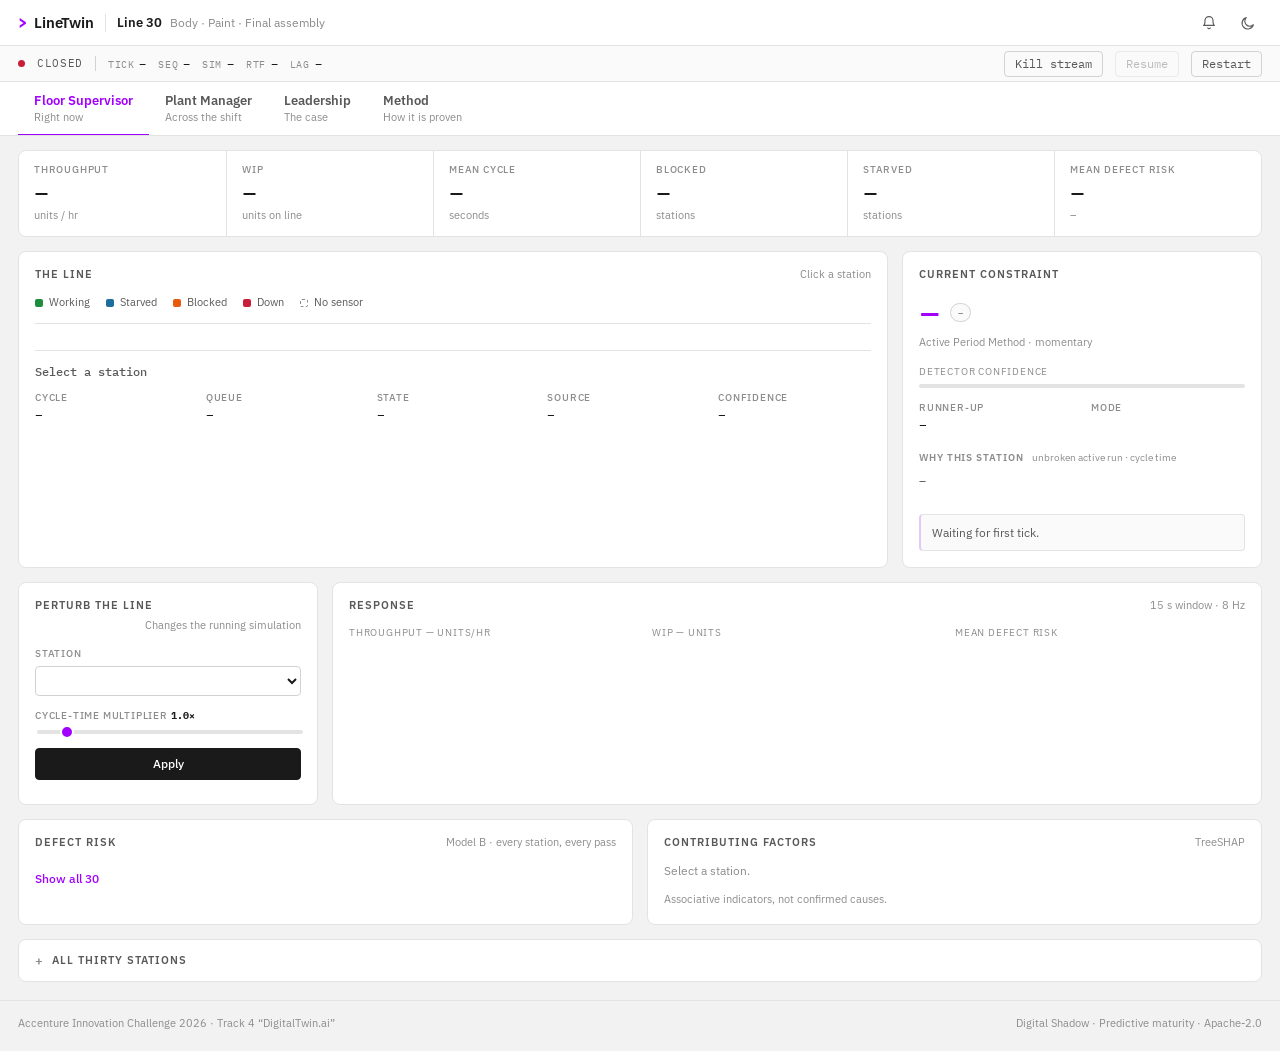
==== commit 1af94f2a: "Restore blinking station status, remove buffer lines, smooth cycle-time display Floor-map circles pu" ====
--- a/web/index.html
+++ b/web/index.html
@@ -19,7 +19,7 @@
   <!-- v= is a hand-bumped cache-buster. StaticFiles has no build step and no
        content-hashed filenames, so without it a browser cache can serve stale
        JS after a deploy indefinitely. -->
-  <link rel="stylesheet" href="styles.css?v=12">
+  <link rel="stylesheet" href="styles.css?v=13">
 </head>
 <body>
 
@@ -126,7 +126,6 @@
             <span class="lg"><i class="sw" data-state="blocked"></i>Blocked</span>
             <span class="lg"><i class="sw" data-state="down"></i>Down</span>
             <span class="lg"><i class="sw sw-dark"></i>No sensor</span>
-            <span class="lg"><i class="sw-buf"><i></i></i>Buffer between stations &mdash; fills before a constraint, empties after it</span>
           </div>
 
           <div id="floor-map" class="floor-map"></div>
@@ -481,6 +480,6 @@
 </aside>
 
 <script src="vendor/uplot/uPlot.iife.min.js"></script>
-<script src="app.js?v=12"></script>
+<script src="app.js?v=13"></script>
 </body>
 </html>
--- a/web/styles.css
+++ b/web/styles.css
@@ -373,12 +373,20 @@
 .fm-node:hover .fm-ct { color: var(--ink-2); }
 
 /* State and instrumentation are independent facts, so they use independent
-   channels: hue for state, dashed-versus-solid for whether a sensor exists. */
-.fm-node[data-state="working"] .fm-circle { border-color: var(--green);  color: var(--green); }
-.fm-node[data-state="starved"] .fm-circle { border-color: var(--blue);   color: var(--blue); }
-.fm-node[data-state="blocked"] .fm-circle { border-color: var(--orange); color: var(--orange); }
-.fm-node[data-state="down"]    .fm-circle { border-color: var(--red);    color: var(--red); }
+   channels: hue for state, dashed-versus-solid for whether a sensor exists.
+   Each state also pulses gently at its own colour -- a live, "still running"
+   read at a glance across 30 stations, the same idea as the connection lamp's
+   own `beat` animation, just per-station and per-state. */
+.fm-node[data-state="working"] .fm-circle { border-color: var(--green);  color: var(--green); animation: fm-blink-green 1.8s ease-in-out infinite; }
+.fm-node[data-state="starved"] .fm-circle { border-color: var(--blue);   color: var(--blue); animation: fm-blink-blue 1.8s ease-in-out infinite; }
+.fm-node[data-state="blocked"] .fm-circle { border-color: var(--orange); color: var(--orange); animation: fm-blink-orange 1.8s ease-in-out infinite; }
+.fm-node[data-state="down"]    .fm-circle { border-color: var(--red);    color: var(--red); animation: fm-blink-red 1.8s ease-in-out infinite; }
 .fm-node.is-dark .fm-circle { border-style: dashed; }
+
+@keyframes fm-blink-green  { 0%,100% { box-shadow: 0 0 0 0 transparent; } 50% { box-shadow: 0 0 0 4px var(--green-tint); } }
+@keyframes fm-blink-blue   { 0%,100% { box-shadow: 0 0 0 0 transparent; } 50% { box-shadow: 0 0 0 4px var(--blue-tint); } }
+@keyframes fm-blink-orange { 0%,100% { box-shadow: 0 0 0 0 transparent; } 50% { box-shadow: 0 0 0 4px var(--orange-tint); } }
+@keyframes fm-blink-red    { 0%,100% { box-shadow: 0 0 0 0 transparent; } 50% { box-shadow: 0 0 0 4px var(--red-tint); } }
 
 /* A station over the model's own decision threshold gets one dot. Not a
    colour change -- state already owns hue, and overloading it would make
@@ -409,50 +417,11 @@
 
 .fm-node.is-selected .fm-circle { box-shadow: 0 0 0 3px var(--purple-tint); }
 
-/* ---- The conveyor between two stations -------------------------------
-   This is the real buffer: the DOWNSTREAM station's in-buffer occupancy.
-   It is the most informative element on the page, because a constraint has
-   a readable signature -- buffers full on its upstream side, empty on its
-   downstream side. Marching dashes run only while the consuming station is
-   actually working, so a stalled line looks stalled. */
-
-.fm-link {
-  position: absolute; z-index: 1;
-  top: 21px; transform: translateY(-50%);
-  left: calc(50% + 21px); width: calc(100% - 42px); height: 7px;
-  border-radius: 4px;
-  background: var(--surface-2);
-  border: 1px solid var(--line);
-  overflow: hidden;
-}
-.fm-link-fill {
-  display: block; height: 100%; width: 0;
-  background: var(--ink-3); border-radius: 3px;
-  transition: width .3s ease, background-color .2s ease;
-}
-/* A full buffer is why the station behind it is about to block. */
-.fm-link[data-buffer="full"]  { border-color: var(--orange); }
-.fm-link[data-buffer="full"] .fm-link-fill { background: var(--orange); }
-.fm-link[data-buffer="empty"] { border-color: var(--line); }
-
-.fm-link.is-flowing::after {
-  content: ""; position: absolute; inset: 0;
-  background-image: repeating-linear-gradient(
-    90deg, transparent 0 5px, rgba(128,128,128,.55) 5px 8px);
-  background-size: 13px 100%;
-  animation: march .85s linear infinite;
-}
-@keyframes march { from { background-position-x: 0; } to { background-position-x: 13px; } }
-
-.fm-node.is-last .fm-link { display: none; }
-
 @media (max-width: 1100px) {
   .fm-row { grid-template-columns: repeat(6, minmax(0, 1fr)); }
-  .fm-node:nth-child(6n) .fm-link { display: none; }
 }
 @media (max-width: 560px) {
   .fm-row { grid-template-columns: repeat(4, minmax(0, 1fr)); }
-  .fm-node:nth-child(4n) .fm-link { display: none; }
   .fm-ct { display: none; }
 }
 
@@ -825,10 +794,3 @@
   color: var(--ink-3); font-size: 10px; margin-left: 6px;
 }
 
-/* Legend swatch for the conveyor, drawn the same way the real one is. */
-.sw-buf {
-  width: 26px; height: 7px; border-radius: 4px; flex: none;
-  background: var(--surface-2); border: 1px solid var(--line);
-  display: block; overflow: hidden;
-}
-.sw-buf > i { display: block; width: 60%; height: 100%; background: var(--ink-3); }
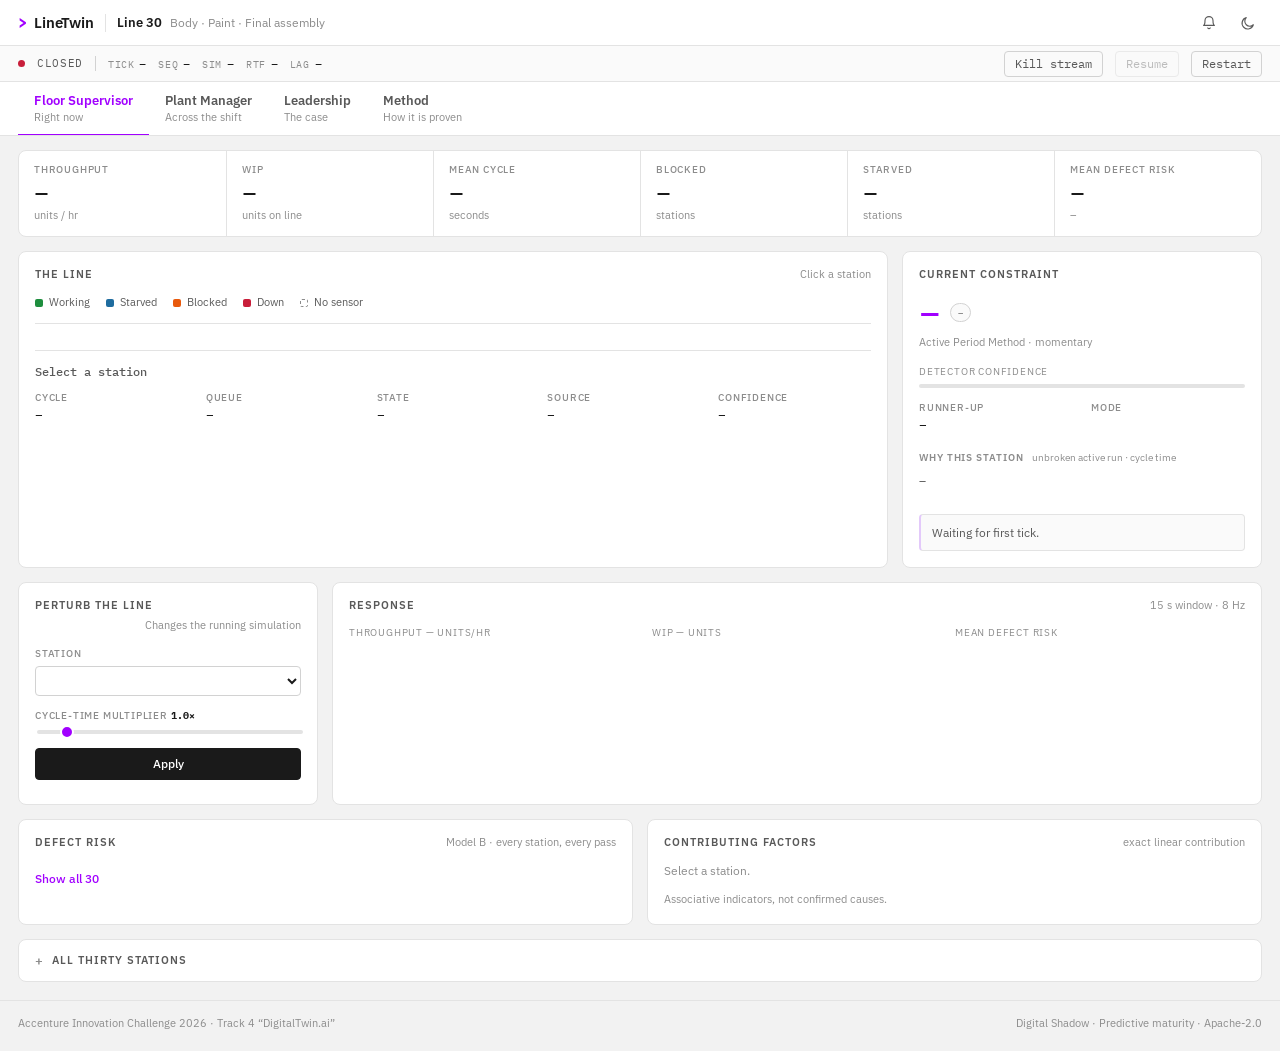
==== commit f891bcf1: "Fix stale dashboard metrics and the Restart-button freeze The Method and Leadership tabs hardcoded t" ====
--- a/web/index.html
+++ b/web/index.html
@@ -19,7 +19,7 @@
   <!-- v= is a hand-bumped cache-buster. StaticFiles has no build step and no
        content-hashed filenames, so without it a browser cache can serve stale
        JS after a deploy indefinitely. -->
-  <link rel="stylesheet" href="styles.css?v=13">
+  <link rel="stylesheet" href="styles.css?v=14">
 </head>
 <body>
 
@@ -222,7 +222,7 @@
         <section class="card" id="panel-drivers">
           <header class="card-head">
             <h2 id="explain-title">Contributing factors</h2>
-            <span class="head-note">TreeSHAP</span>
+            <span class="head-note">exact linear contribution</span>
           </header>
           <div id="explain-body" class="explain-body">
             <p class="empty">Select a station.</p>
@@ -377,9 +377,9 @@
           <h2>Measured, not projected</h2>
         </header>
         <div class="proof-grid">
-          <div class="proof-cell"><span class="proof-n">164</span><span class="proof-t">tests passing, CI on Ubuntu and Windows</span></div>
+          <div class="proof-cell"><span class="proof-n">172</span><span class="proof-t">tests passing, CI on Ubuntu and Windows</span></div>
           <div class="proof-cell"><span class="proof-n">90.0%</span><span class="proof-t">detector top-1 across three engineered-bottleneck scenarios</span></div>
-          <div class="proof-cell"><span class="proof-n">+18.6%</span><span class="proof-t">Model B PR-AUC lift over best single feature, unseen config</span></div>
+          <div class="proof-cell"><span class="proof-n" id="ld-proof-lift">+62.3%</span><span class="proof-t">Model B PR-AUC lift over best single feature, unseen config</span></div>
           <div class="proof-cell"><span class="proof-n">22 / 30</span><span class="proof-t">stations wired; both graph identities hold numerically</span></div>
         </div>
       </section>
@@ -399,8 +399,8 @@
               A breakdown does not end an active period. Benchmarked over 30 scenario&times;seed trials:
               Busy Ratio 93.3%, Active Period 90.0%. Reported as measured, not ranked to flatter the
               deployed method.</li>
-            <li><b>Defect risk.</b> Monotone gradient boosting, isotonic-calibrated, reported at its own
-              tuned operating point.</li>
+            <li><b>Defect risk.</b> Monotone (non-negative-constrained) logistic regression,
+              Platt-calibrated, reported at its own MCC-tuned operating point.</li>
             <li><b>Sensor-gap inference.</b> Eight dark stations solved from a graph equation over their
               neighbours, tagged <i>inferred — N%</i> where N is an exact partition of unity.</li>
             <li><b>Rolling horizon.</b> Live state forked and fast-forwarded ~30 sim-minutes, once a second.</li>
@@ -426,10 +426,10 @@
           <span class="head-note">Line config E &mdash; never trained on</span>
         </header>
         <div class="metrics metrics-sm">
-          <div class="metric"><span class="m-label">PR-AUC</span><span class="m-value">0.047</span><span class="m-unit">vs 0.008 no-skill</span></div>
-          <div class="metric"><span class="m-label">Over no-skill</span><span class="m-value">5.7&times;</span><span class="m-unit">precision-recall</span></div>
-          <div class="metric"><span class="m-label">ROC-AUC</span><span class="m-value">0.841</span><span class="m-unit">ranking quality</span></div>
-          <div class="metric"><span class="m-label">Over baseline</span><span class="m-value">+18.6%</span><span class="m-unit">vs cycle_time_z alone</span></div>
+          <div class="metric"><span class="m-label">PR-AUC</span><span class="m-value" id="mb-pr-auc">0.064</span><span class="m-unit">vs 0.008 no-skill</span></div>
+          <div class="metric"><span class="m-label">Over no-skill</span><span class="m-value" id="mb-no-skill-x">7.8&times;</span><span class="m-unit">precision-recall</span></div>
+          <div class="metric"><span class="m-label">ROC-AUC</span><span class="m-value" id="mb-roc-auc">0.839</span><span class="m-unit">ranking quality</span></div>
+          <div class="metric"><span class="m-label">Over baseline</span><span class="m-value" id="mb-lift">+62.3%</span><span class="m-unit">vs cycle_time_z alone</span></div>
         </div>
         <p class="footnote">Small absolute numbers, published rather than a headline accuracy. Defects are rare —
           no-skill scores 0.008 PR-AUC here — so the honest comparison is against that floor and the best single
@@ -480,6 +480,6 @@
 </aside>
 
 <script src="vendor/uplot/uPlot.iife.min.js"></script>
-<script src="app.js?v=13"></script>
+<script src="app.js?v=14"></script>
 </body>
 </html>
--- a/web/styles.css
+++ b/web/styles.css
@@ -769,6 +769,9 @@
 .confidence-pill[data-source="observed"] { background: var(--green-tint); color: var(--green); border-color: var(--green); }
 .confidence-pill[data-source="inferred"] { background: var(--blue-tint);  color: var(--blue);  border-color: var(--blue); }
 .confidence-pill[data-source="simulated"] { background: var(--surface-2); color: var(--ink-3); border-color: var(--line-2); }
+/* Value not present (missing / zero / not_applicable) -- neutral, never the
+   green "measured" swatch. app.js sets data-source="absent" in that case. */
+.confidence-pill[data-source="absent"] { background: var(--surface-2); color: var(--ink-3); border-color: var(--line-2); }
 
 /* ==========================================================================
    Footer + killed state
